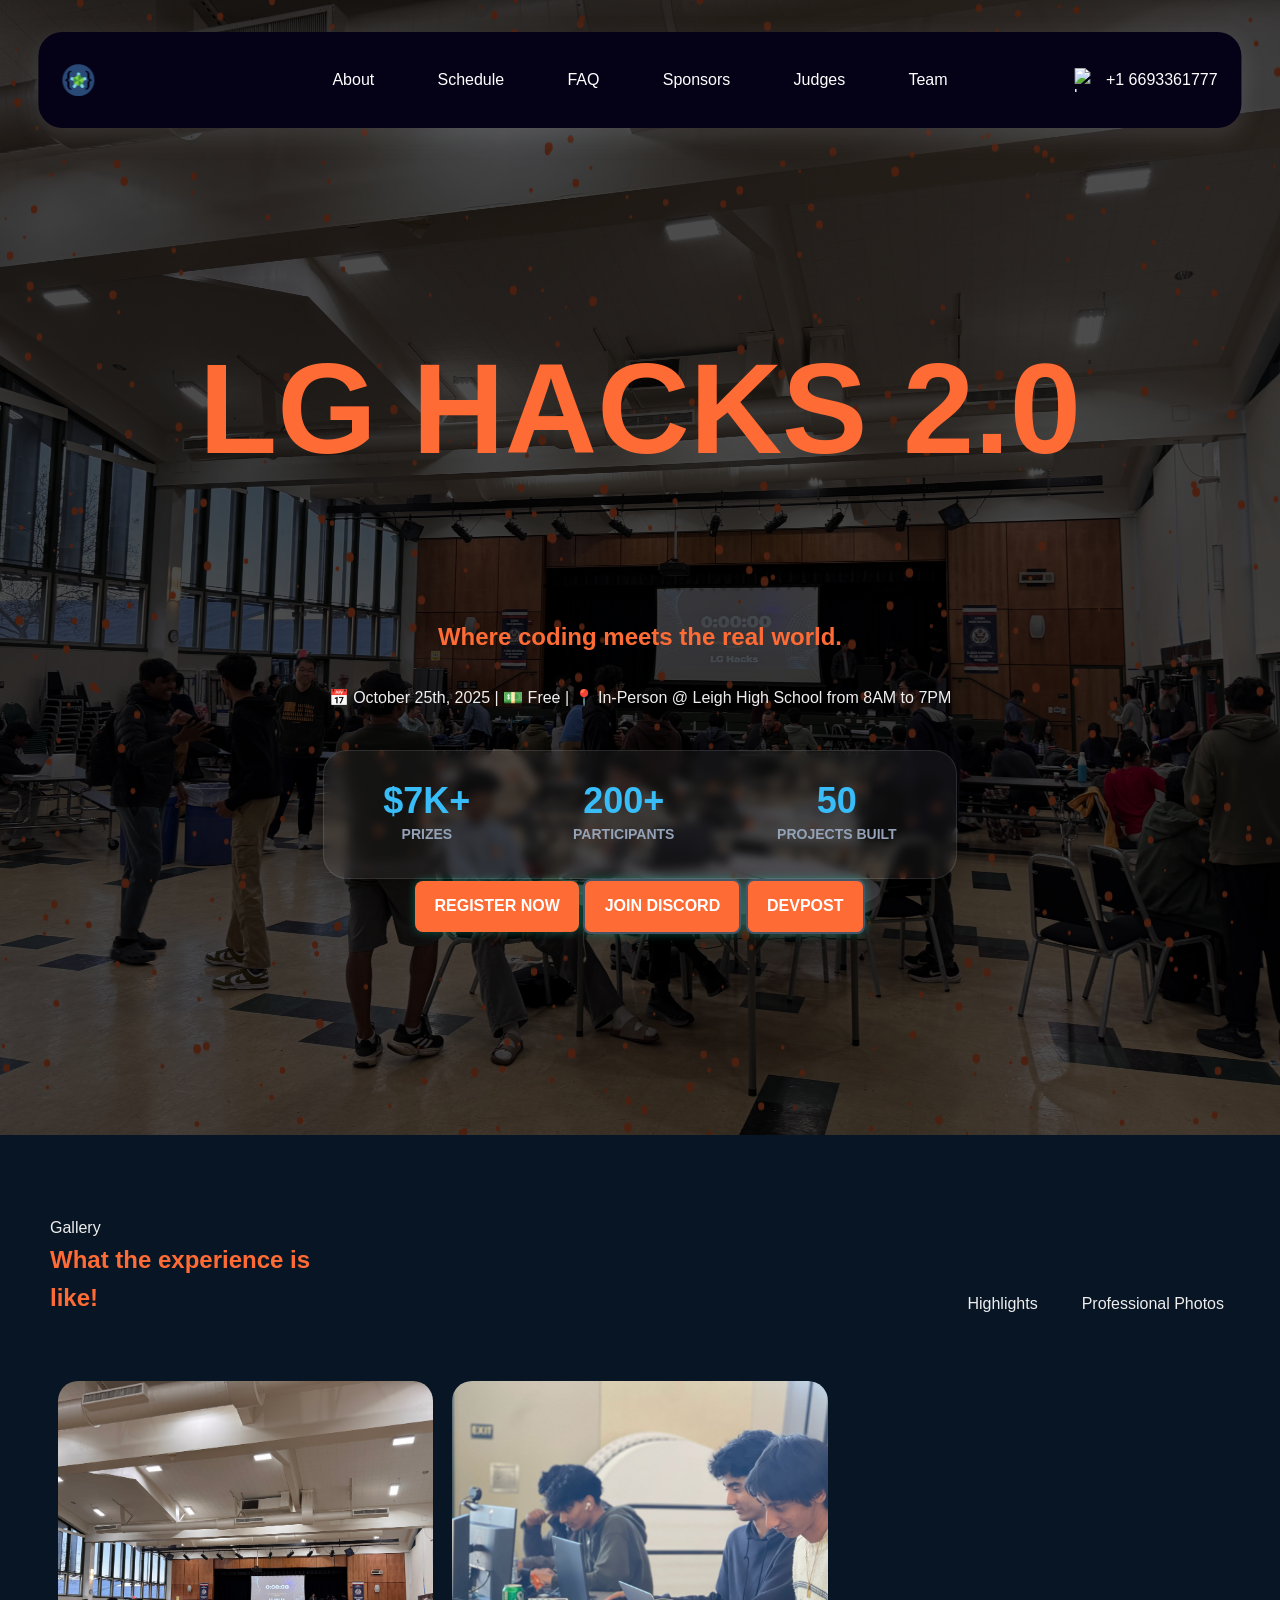
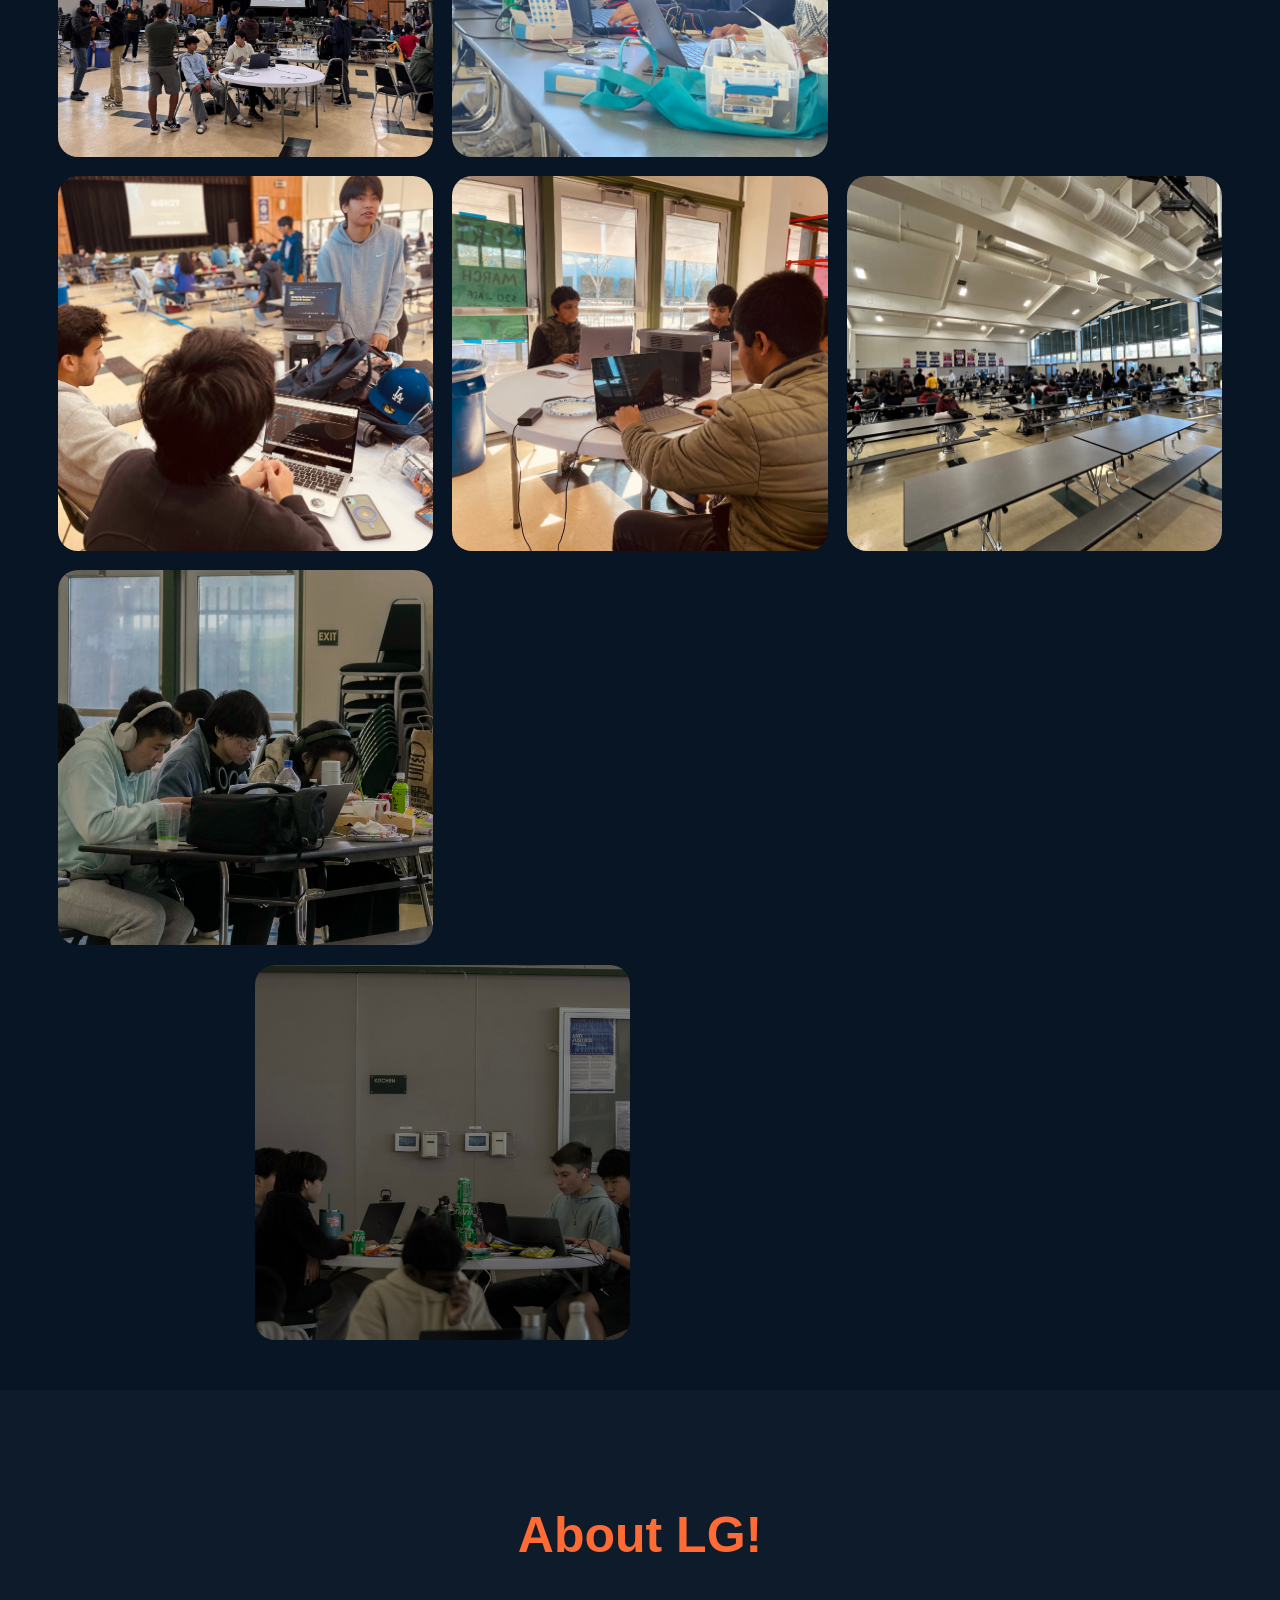
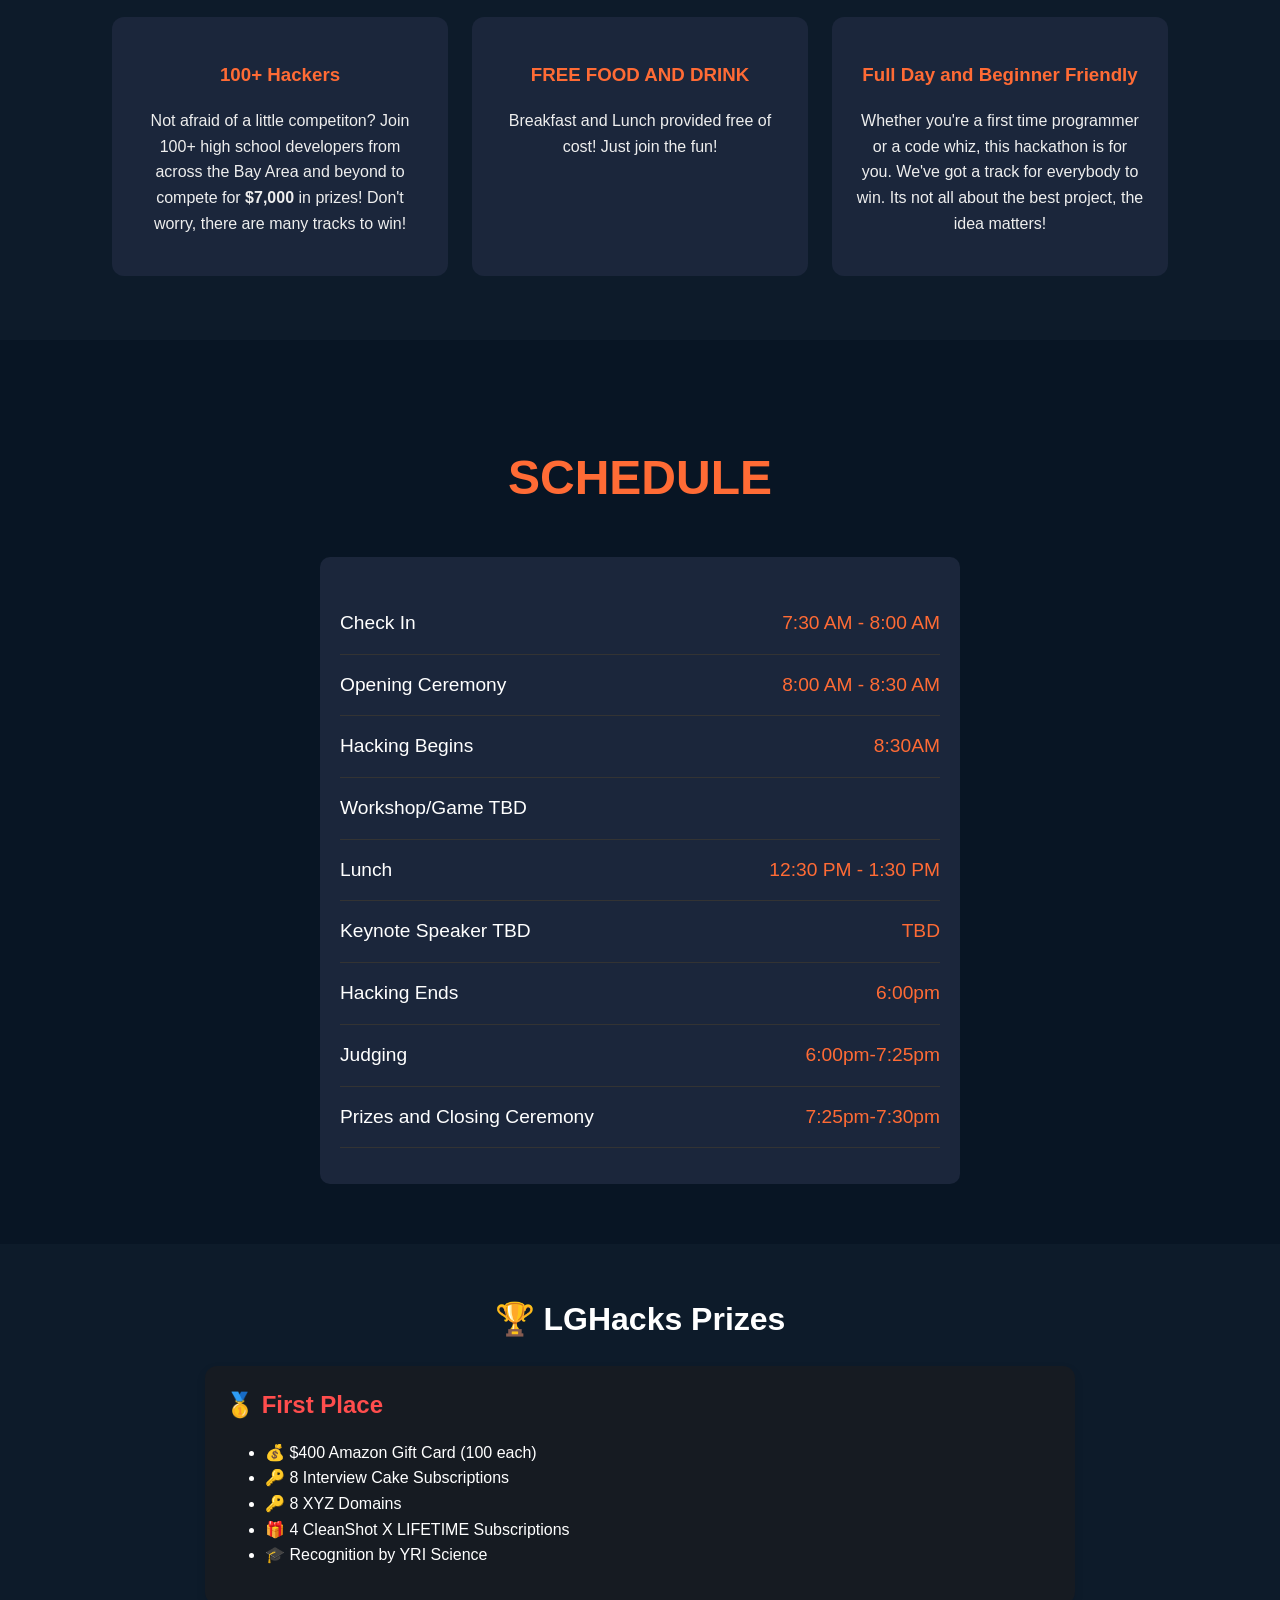
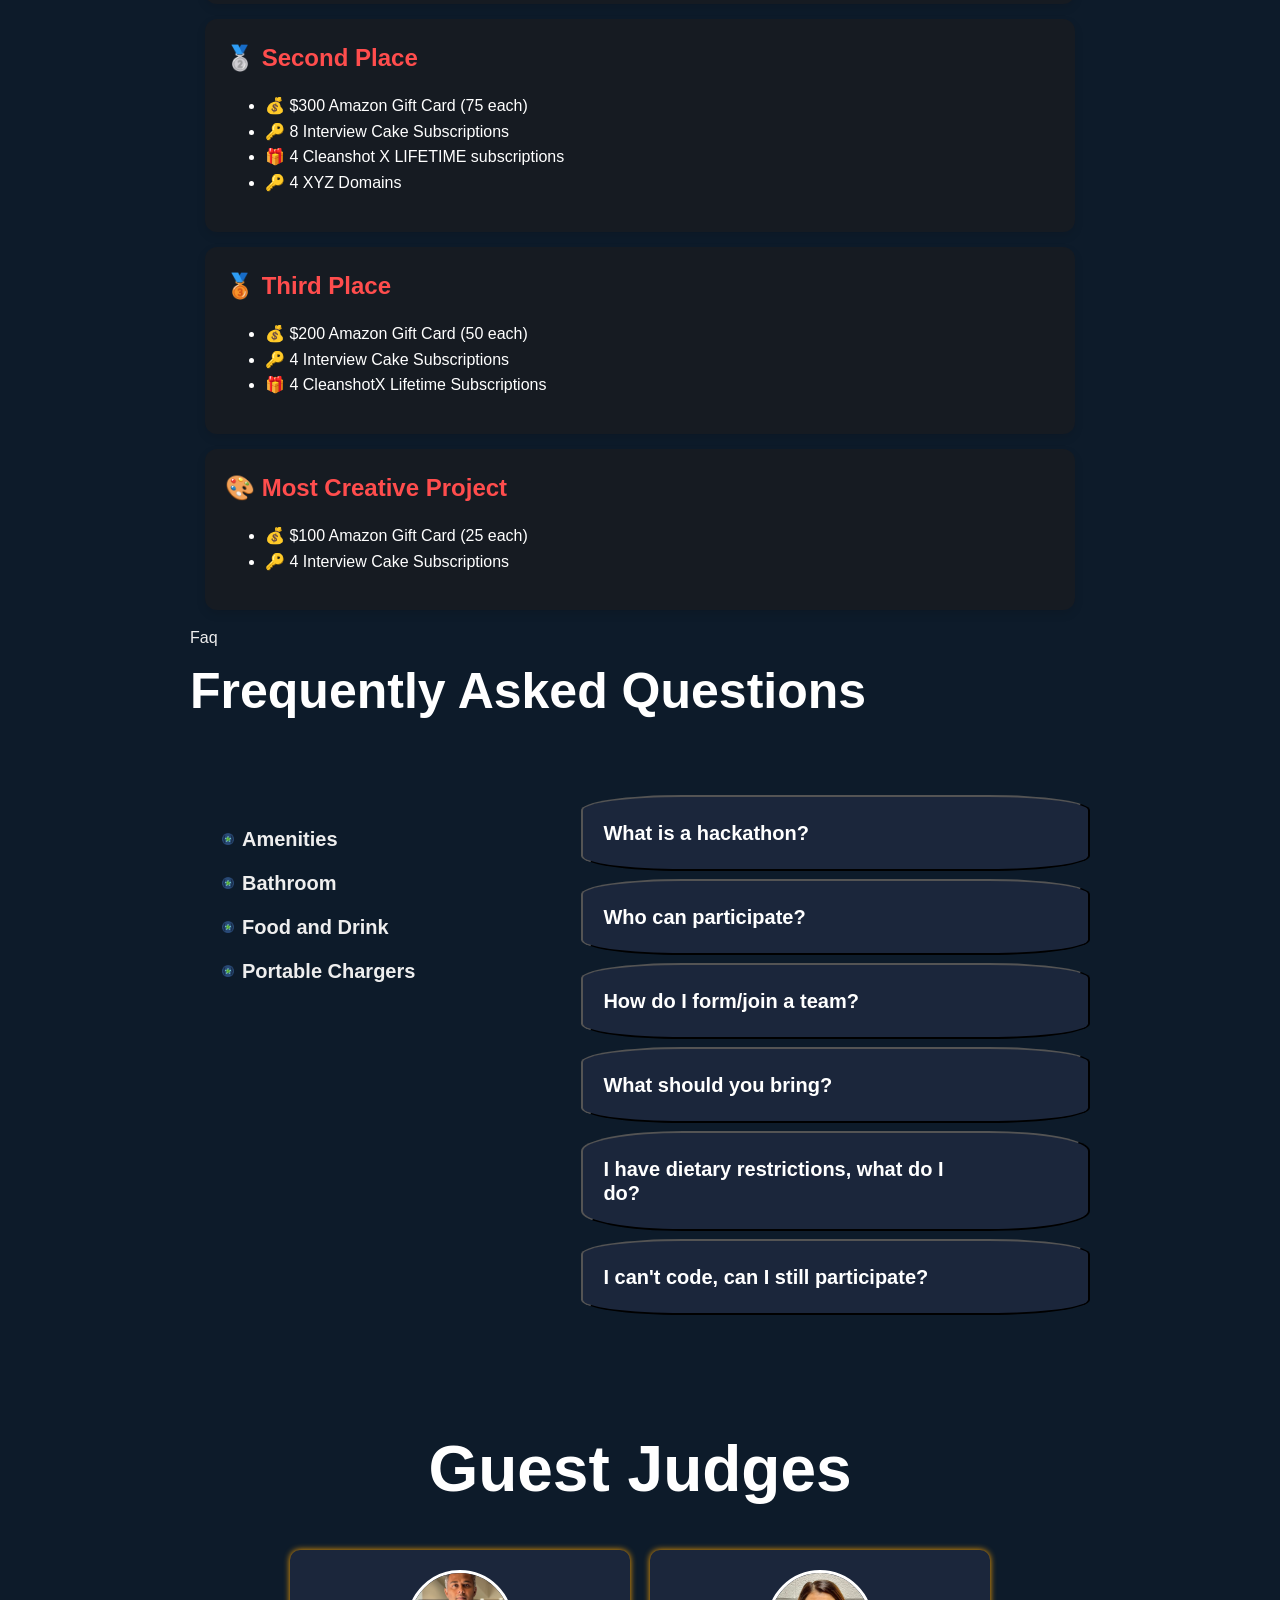
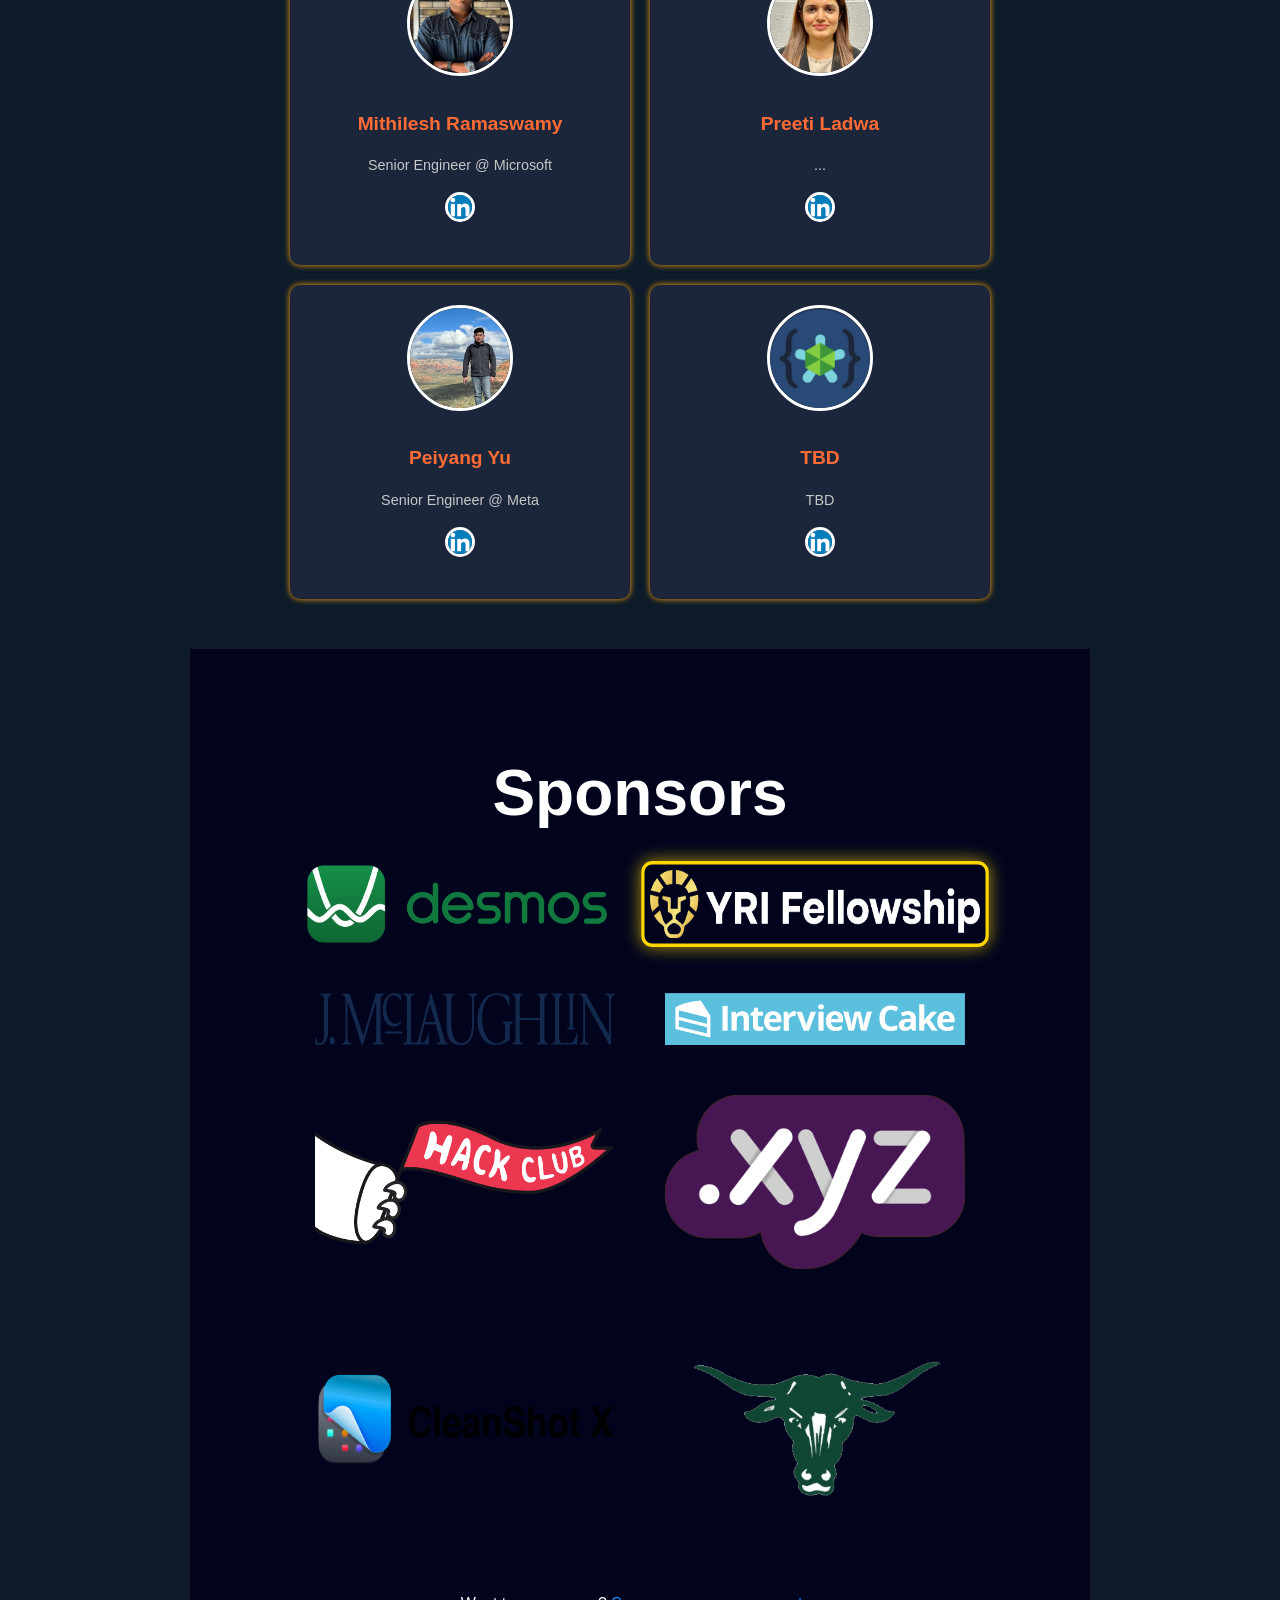
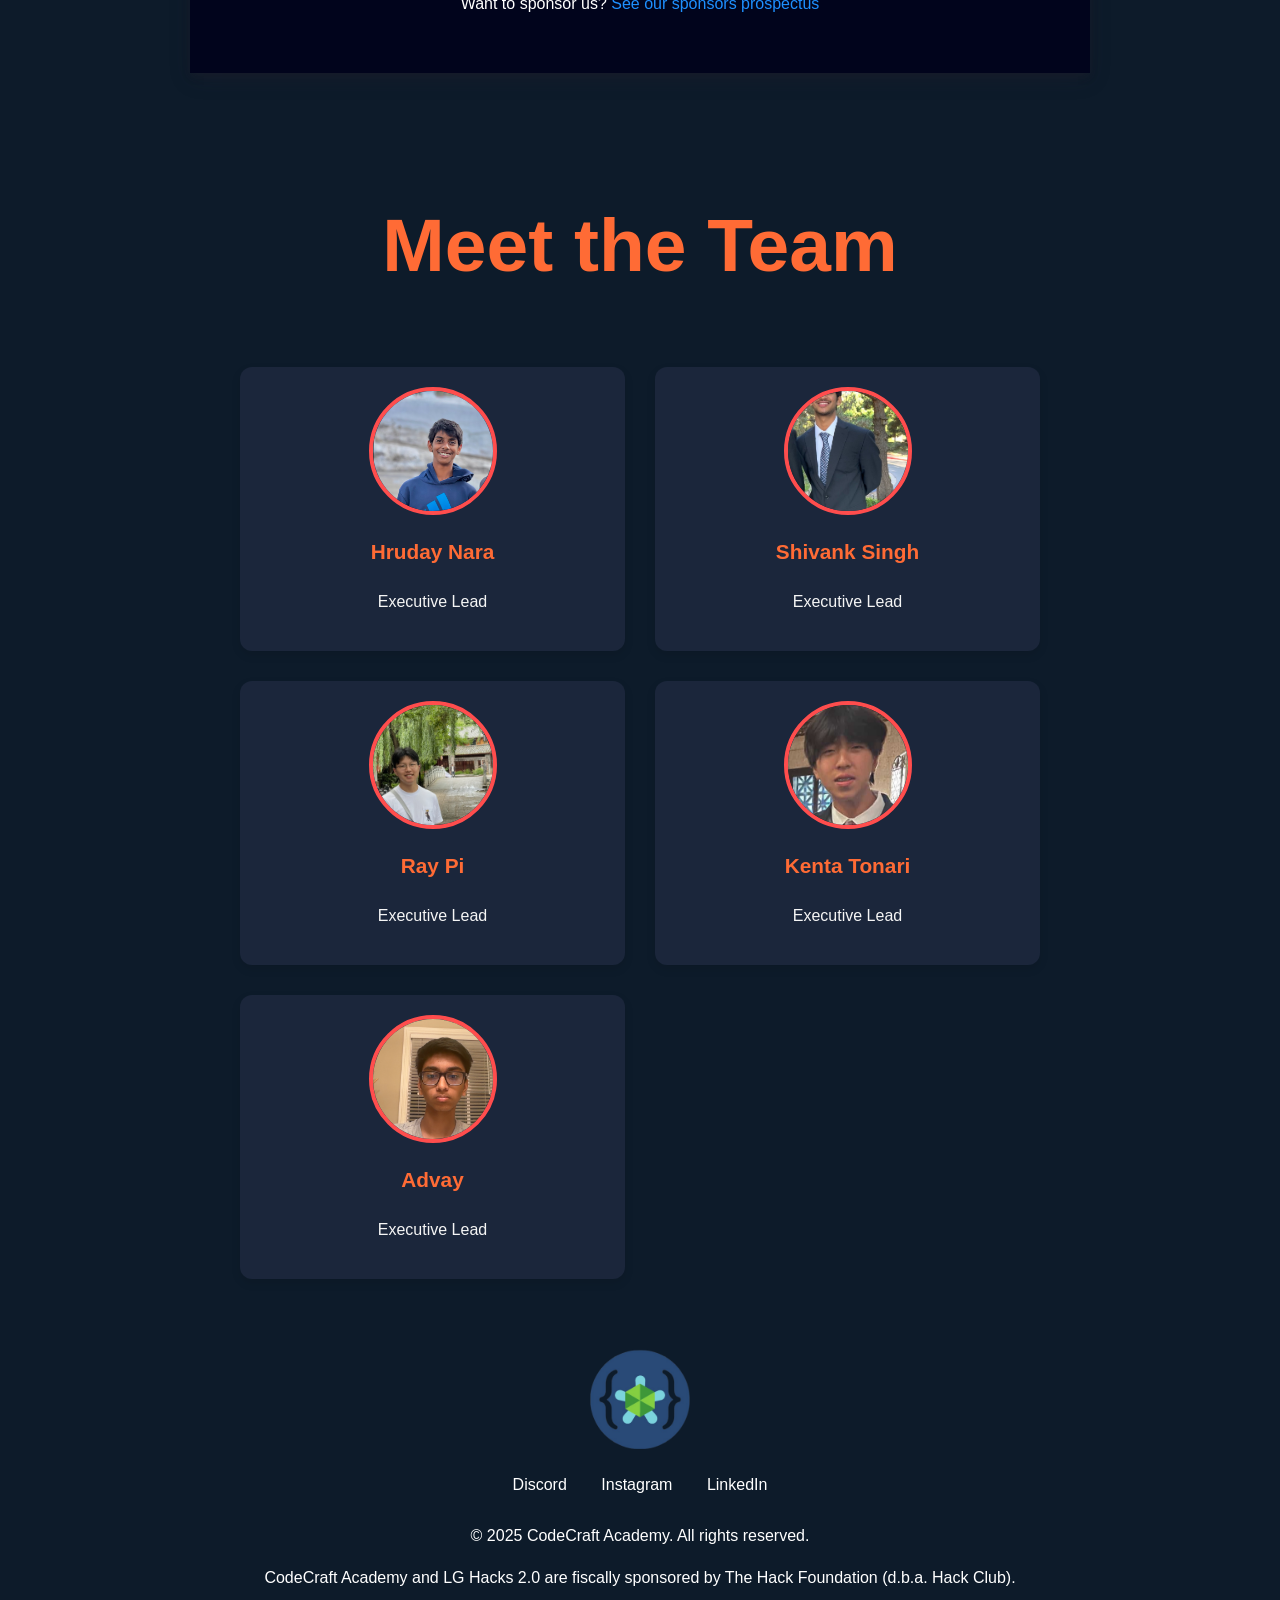
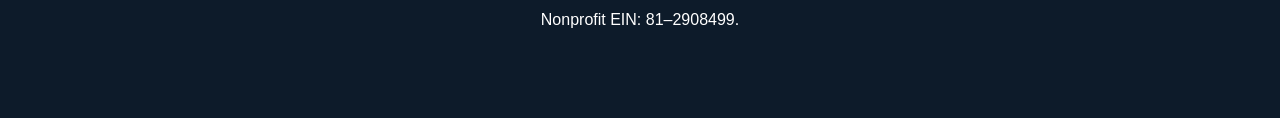
==== index.html @ 70972b59 "times are changing :(" ====
<!DOCTYPE html>
<html lang="en">
<head>
  <meta charset="UTF-8">
  <meta name="viewport" content="width=device-width, initial-scale=1.0">
  <title>LG Hacks 2</title>
  <link rel="stylesheet" href="style.css">
</head>

<!-- ============================================ -->
<!--                 Navigation                   -->
<!-- ============================================ -->


<body>

    <header id="cs-navigation">
    <div class="cs-container">
        <!--Nav Logo-->
        <!--Logo is turned white in the css with a filter on dark mode-->
        <a href="" class="cs-logo" aria-label="back to home">
            <img src="logo.png" alt="logo" width="29" height="29" aria-hidden="true" decoding="async">
        </a>
        <!--Navigation List-->
        <nav class="cs-nav" role="navigation">
            <!--Mobile Nav Toggle-->
            <button class="cs-toggle" aria-label="mobile menu toggle">
                <div class="cs-box" aria-hidden="true">
                    <span class="cs-line cs-line1" aria-hidden="true"></span>
                    <span class="cs-line cs-line2" aria-hidden="true"></span>
                    <span class="cs-line cs-line3" aria-hidden="true"></span>
                </div>
            </button>
            <!-- We need a wrapper div so we can set a fixed height on the cs-ul in case the nav list gets too long from too many dropdowns being opened and needs to have an overflow scroll. This wrapper acts as the background so it can go the full height of the screen and not cut off any overflowing nav items while the cs-ul stops short of the bottom of the screen, which keeps all nav items in view no matter how mnay there are-->
            <div class="cs-ul-wrapper">
                <ul id="cs-expanded" class="cs-ul" aria-expanded="false">
                    <li class="cs-li">
                        <a href="#about" class="cs-li-link cs-active">
                            About
                        </a>
                    </li>
                    <li class="cs-li">
                        <a href="#schedule" class="cs-li-link">
                            Schedule
                        </a>
                    </li>
                    <!--Copy and paste this cs-dropdown list item and replace any .cs-li with this cs-dropdown group to make a new dropdown and it will work-->
                    <li class="cs-li">
                        <a href="#faq-1720" class="cs-li-link">
                            FAQ
                        </a>
                    </li>
                    <li class="cs-li">
                        <a href="#sponsors" class="cs-li-link">
                            Sponsors
                        </a>
                    </li>
                    <li class="cs-li">
                        <a href="#guest-judges" class="cs-li-link">
                            Judges
                        </a>
                    </li>
                    <li class="cs-li">
                        <a href="#team" class="cs-li-link">
                            Team
                        </a>
                    </li>
                </ul>
            </div>
        </nav>
        <div class="cs-contact-group">
            <a href="tel:+16693361777" class="cs-phone">
                <img class="cs-phone-icon" src="https://csimg.nyc3.cdn.digitaloceanspaces.com/Icons/phone-1a.svg" alt="logo" width="24" height="24" aria-hidden="true" decoding="async">
                +1 6693361777
            </a>
            <div class="cs-social">

                <a href="https://discord.gg/HUbd4eHVpt" class="cs-social-link">
                    <img class="cs-social-icon" src="discord.svg" alt="logo" width="12" height="12" aria-hidden="true" decoding="async">
                </a>
                <a href="https://www.instagram.com/lghacks/" class="cs-social-link">
                    <img class="cs-social-icon" src="https://csimg.nyc3.cdn.digitaloceanspaces.com/Images/Icons/instagram1a.svg" alt="logo" width="12" height="12" aria-hidden="true" decoding="async">
                </a>
            </div>
        </div>
        <!--Dark Mode toggle, uncomment button code if you want to enable a dark mode toggle-->
        <!-- <button id="dark-mode-toggle" aria-label="dark mode toggle">
            <svg class="cs-moon" xmlns="http://www.w3.org/2000/svg" viewBox="0 0 480 480" style="enable-background:new 0 0 480 480" xml:space="preserve"><path d="M459.782 347.328c-4.288-5.28-11.488-7.232-17.824-4.96-17.76 6.368-37.024 9.632-57.312 9.632-97.056 0-176-78.976-176-176 0-58.4 28.832-112.768 77.12-145.472 5.472-3.712 8.096-10.4 6.624-16.832S285.638 2.4 279.078 1.44C271.59.352 264.134 0 256.646 0c-132.352 0-240 107.648-240 240s107.648 240 240 240c84 0 160.416-42.688 204.352-114.176 3.552-5.792 3.04-13.184-1.216-18.496z"/></svg>
            <img class="cs-sun" aria-hidden="true" src="https://csimg.nyc3.cdn.digitaloceanspaces.com/Icons%2Fsun.svg" decoding="async" alt="moon" width="15" height="15">
        </button> -->
    </div>
</header>
  <!-- Hero Section -->
  <section class="hero">
    <canvas id="hero-bg"></canvas>
    <div class="hero-content">
      <h1>LG HACKS 2.0</h1>

      <h2>Where coding meets the real world.</h2>
      <p>📅 October 25th, 2025   |   💵 Free   |   📍 In-Person @ Leigh High School from 8AM to 7PM</p>
      <!-- Stats Section -->
        <div class="stats-container">
            <div class="stat-item">
                <div class="stat-number">$7K+</div>
                <div class="stat-label">Prizes</div>
            </div>
            <div class="stat-item border-l border-r border-gray-700/50 md:border-none">
                <div class="stat-number">200+</div>
                <div class="stat-label">Participants</div>
            </div>
            <div class="stat-item">
                <div class="stat-number">50</div>
                <div class="stat-label">Projects Built</div>
            </div>
        </div>
        <!-- End Stats Section -->
      
        <!-- Button Group -->
        <div class="flex flex-col sm:flex-row space-y-3 sm:space-y-0 sm:space-x-4 mt-8 w-full max-w-xl px-4 sm:px-0">
            <!-- Primary Button: REGISTER NOW (Highlighted) -->
            <a href="https://tripetto.app/run/PYLYN3ZPE2" class="btn btn-primary">REGISTER NOW</a>
            
            <!-- Secondary Button: JOIN DISCORD -->
            <a href="https://discord.gg/kGDMaY3vSE" class="btn btn-secondary">JOIN DISCORD</a>
            
            <!-- Secondary Button: DEVPOST -->
            <a href="https://lg-hacks-2-0.devpost.com/" class="btn btn-secondary">DEVPOST</a>
        </div>
    </div>
  </section>

  <!-- ============================================ -->
<!--                   Gallery                    -->
<!-- ============================================ -->

<section id="gallery-404">
  
    <div class="cs-container">
        <div class="cs-content">
            <div class="cs-flex">
                <span class="cs-topper">Gallery</span>
                <h2 class="cs-title">What the experience is like!</h2>
            </div>
            <div class="cs-button-group">
                <button class="cs-button" data-filter="one">
                    Highlights
                </button>
                <button class="cs-button" data-filter="one">
                    Professional Photos
                </button>
            </div>
        </div>
        <div class="cs-gallery-wrapper">
            <!--Gallery 1-->
        <div class="cs-gallery" data-category="one">
            <!--Picture 1-->
            <picture class="cs-image">
                <source media="(max-width: 600px)" srcset="images/hack3.jpg">
                <source media="(min-width: 601px)" srcset="images/hack3.jpg">
                <img loading="lazy" decoding="async" src="images/hack3.jpg" alt="gallery" width="630" height="400">
            </picture>
            <!--Picture 2-->
            <picture class="cs-image">
                <source media="(max-width: 600px)" srcset="images/hack4.jpg">
                <source media="(min-width: 601px)" srcset="images/hack4.jpg">
                <img loading="lazy" decoding="async" src="images/hack4.jpg" alt="gallery" width="305" height="400">
            </picture>
            <!--Picture 3-->
            <picture class="cs-image">
                <source media="(max-width: 600px)" srcset="images/hack5.jpg">
                <source media="(min-width: 601px)" srcset="images/hack5.jpg">
                <img loading="lazy" decoding="async" src="images/hack5.jpg" alt="gallery" width="305" height="400">
            </picture>
            <!--Picture 4-->
            <picture class="cs-image">
                <source media="(max-width: 600px)" srcset="images/hack6.jpg">
                <source media="(min-width: 601px)" srcset="images/hack6.jpg">
                <img loading="lazy" decoding="async" src="images/hack6.jpg" alt="gallery" width="305" height="400">
            </picture>
            <!--Picture 5-->
            <picture class="cs-image">
                <source media="(max-width: 600px)" srcset="images/hack7.jpg">
                <source media="(min-width: 601px)" srcset="images/hack7.jpg">
                <img loading="lazy" decoding="async" src="images/hack7.jpg" alt="gallery" width="305" height="400">
            </picture>
            <!--Picture 6-->
            <picture class="cs-image">
                <source media="(max-width: 600px)" srcset="images/hack9.jpg">
                <source media="(min-width: 601px)" srcset="images/hack9.jpg">
                <img loading="lazy" decoding="async" src="images/hack9.jpg" alt="gallery" width="630" height="400">
            </picture>
            <picture class="cs-image">
                <source media="(max-width: 600px)" srcset="images/DSC09730.jpg">
                <source media="(min-width: 601px)" srcset="images/DSC09730.jpg">
                <img loading="lazy" decoding="async" src="images/DSC09730.jpg" alt="gallery" width="305" height="400">
            </picture>
            <picture class="cs-image">
                <source media="(max-width: 600px)" srcset="images/DSC09734.jpg">
                <source media="(min-width: 601px)" srcset="images/DSC09734.jpg">
                <img loading="lazy" decoding="async" src="images/DSC09734.jpg" alt="gallery" width="630" height="400">
            </picture>
            <picture class="cs-image">
                <source media="(max-width: 600px)" srcset="images/DSC09738.jpg">
                <source media="(min-width: 601px)" srcset="images/DSC09738.jpg">
                <img loading="lazy" decoding="async" src="images/DSC09738.jpg" alt="gallery" width="305" height="400">
            </picture>
            <picture class="cs-image">
                <source media="(max-width: 600px)" srcset="images/DSC09782.jpg">
                <source media="(min-width: 601px)" srcset="images/DSC09782.jpg">
                <img loading="lazy" decoding="async" src="images/DSC09782.jpg" alt="gallery" width="630" height="400">
            </picture>
            <picture class="cs-image">
                <source media="(max-width: 600px)" srcset="images/DSC09803.jpg">
                <source media="(min-width: 601px)" srcset="images/DSC09803.jpg">
                <img loading="lazy" decoding="async" src="images/DSC09803.jpg" alt="gallery" width="305" height="400">
            </picture>
        </div>
        <!--Gallery 2-->
        <div class="cs-gallery cs-hidden" data-category="two">
            <!--Picture 4-->
            <picture class="cs-image">
                <source media="(max-width: 600px)" srcset="https://csimg.nyc3.digitaloceanspaces.com/Gallery/gallery4.jpg">
                <source media="(min-width: 601px)" srcset="https://csimg.nyc3.digitaloceanspaces.com/Gallery/gallery4.jpg">
                <img loading="lazy" decoding="async" src="https://csimg.nyc3.digitaloceanspaces.com/Gallery/gallery4.jpg" alt="gallery" width="305" height="400">
            </picture>
            <!--Picture 2-->
            <picture class="cs-image">
                <source media="(max-width: 600px)" srcset="https://csimg.nyc3.digitaloceanspaces.com/Gallery/gallery5.jpg">
                <source media="(min-width: 601px)" srcset="https://csimg.nyc3.digitaloceanspaces.com/Gallery/gallery5.jpg">
                <img loading="lazy" decoding="async" src="https://csimg.nyc3.digitaloceanspaces.com/Gallery/gallery5.jpg" alt="gallery" width="305" height="400">
            </picture>
            <!--Picture 3-->
            <picture class="cs-image">
                <source media="(max-width: 600px)" srcset="https://csimg.nyc3.digitaloceanspaces.com/Gallery/gallery6.jpg">
                <source media="(min-width: 601px)" srcset="https://csimg.nyc3.digitaloceanspaces.com/Gallery/gallery6.jpg">
                <img loading="lazy" decoding="async" src="https://csimg.nyc3.digitaloceanspaces.com/Gallery/gallery6.jpg" alt="gallery" width="630" height="400">
            </picture>
            <!--Picture 4-->
            <picture class="cs-image">
                <source media="(max-width: 600px)" srcset="https://csimg.nyc3.digitaloceanspaces.com/Gallery/gallery1.jpg">
                <source media="(min-width: 601px)" srcset="https://csimg.nyc3.digitaloceanspaces.com/Gallery/gallery1.jpg">
                <img loading="lazy" decoding="async" src="https://csimg.nyc3.digitaloceanspaces.com/Gallery/gallery1.jpg" alt="gallery" width="630" height="400">
            </picture>
            <!--Picture 5-->
            <picture class="cs-image">
                <source media="(max-width: 600px)" srcset="https://csimg.nyc3.digitaloceanspaces.com/Gallery/gallery2.jpg">
                <source media="(min-width: 601px)" srcset="https://csimg.nyc3.digitaloceanspaces.com/Gallery/gallery2.jpg">
                <img loading="lazy" decoding="async" src="https://csimg.nyc3.digitaloceanspaces.com/Gallery/gallery2.jpg" alt="gallery" width="305" height="400">
            </picture>
            <!--Picture 6-->
            <picture class="cs-image">
                <source media="(max-width: 600px)" srcset="https://csimg.nyc3.digitaloceanspaces.com/Gallery/gallery3.jpg">
                <source media="(min-width: 601px)" srcset="https://csimg.nyc3.digitaloceanspaces.com/Gallery/gallery3.jpg">
                <img loading="lazy" decoding="async" src="https://csimg.nyc3.digitaloceanspaces.com/Gallery/gallery3.jpg" alt="gallery" width="305" height="400">
            </picture>
        </div>
        </div>
    </div>
</section>
  

  <!-- About Section -->
  <section id="about" class="about">
    <h2>About LG!</h2>
    <div class="about-grid">
      <div class="card">
        <h3>100+ Hackers</h3>
        <p>Not afraid of a little competiton? Join 100+ high school developers from across the Bay Area and beyond to compete for <strong>$7,000</strong> in prizes! Don't worry, there are many tracks to win!</p>
      </div>
      <div class="card">
        <h3>FREE FOOD AND DRINK</h3>
        <p>Breakfast and Lunch provided free of cost! Just join the fun!</p>
      </div>
      <div class="card">
        <h3>Full Day and Beginner Friendly</h3>
        <p>Whether you're a first time programmer or a code whiz, this hackathon is for you. We've got a track for everybody to win. Its not all about the best project, the idea matters!</p>
      </div>
    </div>
  </section>

    <section id="schedule" class="schedule-section">
        <h2>SCHEDULE</h2>
        <div class="schedule-table">
            <ul>
                <li><span>Check In</span><span>7:30 AM - 8:00 AM</span></li>
                <li><span>Opening Ceremony</span><span>8:00 AM - 8:30 AM</span></li>
                <li><span>Hacking Begins</span><span>8:30AM</span></li>
                <li><span>Workshop/Game TBD</span><span></span></li>
                <li><span>Lunch</span><span>12:30 PM - 1:30 PM</span></li>
                <li><span>Keynote Speaker TBD</span><span>TBD</span></li>
                <li><span>Hacking Ends</span><span>6:00pm</span></li>
                <li><span>Judging</span><span>6:00pm-7:25pm</span></li>
                <li><span>Prizes and Closing Ceremony</span><span>7:25pm-7:30pm</span></li>
            </ul>
        </div>
    </section>
    
    <div class="prizes-container">
        <h2>🏆 LGHacks Prizes</h2>

        <div class="prize-card">
            <div class="prize-title">🥇 First Place</div>
            <ul class="prize-details">
                <li>💰 $400 Amazon Gift Card (100 each) </li>
                <li>🔑 8 Interview Cake Subscriptions</li>
                <li>🔑 8 XYZ Domains</li>
                <li>🎁 4 CleanShot X LIFETIME Subscriptions</li>
                <li>🎓 Recognition by YRI Science</li>
            </ul>
        </div>

        <div class="prize-card">
            <div class="prize-title">🥈 Second Place</div>
            <ul class="prize-details">
                <li>💰 $300 Amazon Gift Card (75 each) </li>
                <li>🔑 8 Interview Cake Subscriptions</li>
                <li>🎁 4 Cleanshot X LIFETIME subscriptions </li>
                <li>🔑 4 XYZ Domains </li>
            </ul>
        </div>

        <div class="prize-card">
            <div class="prize-title">🥉 Third Place</div>
            <ul class="prize-details">
                <li>💰 $200 Amazon Gift Card (50 each) </li>
                <li>🔑 4 Interview Cake Subscriptions </li>
                <li>🎁 4 CleanshotX Lifetime Subscriptions </li>
            </ul>
        </div>

        <div class="prize-card">
            <div class="prize-title">🎨 Most Creative Project</div>
            <ul class="prize-details">
                <li>💰 $100 Amazon Gift Card (25 each) </li>
                <li>🔑 4 Interview Cake Subscriptions </li>
            </ul>
        </div>




  <!-- ============================================ -->
<!--                    FAQ                       -->
<!-- ============================================ -->

<section id="faq-1720">
    <div class="cs-container">
        <div class="cs-content">
            <span class="cs-topper">Faq</span>
            <h2 class="cs-title">Frequently Asked Questions</h2>
        </div>
        <div class="cs-flex-group">
            <div class="cs-button-group">
                <!--If you need to add another button, make sure to copy and paste from one of the buttons here and increment the data-filter value, so the next one would be data-filter="four", and so on-->
                <div class="cs-flex">
                    <button class="cs-option" data-filter="one">
                        <img class="cs-icon" src="logo.png" alt="plus graphic" width="12" height="12" decoding="async" aria-hidden="true">
                        Amenities
                    </button>
                    <button class="cs-option" data-filter="one">
                        <img class="cs-icon" src="logo.png" alt="plus graphic" width="12" height="12" decoding="async" aria-hidden="true">
                        Bathroom
                    </button>
                    <button class="cs-option" data-filter="one">
                        <img class="cs-icon" src="logo.png" alt="plus graphic" width="12" height="12" decoding="async" aria-hidden="true">
                        Food and Drink
                    </button>
                    <button class="cs-option" data-filter="one">
                        <img class="cs-icon" src="logo.png" alt="plus graphic" width="12" height="12" decoding="async" aria-hidden="true">
                        Portable Chargers
                    </button>
                </div>

            </div>
            <!--We need this wrapper so the absolutely positioned FAQ lists can be positioned to the top of it to so the animations don't amke it overlap the buttons group above it. We needed a wrapper div around it for the faq lists to be relatively positioned to in order to get the effect we wanted-->
            <div class="cs-wrapper">
                <!--If you add more FAQ's, copy and paste of of the .cs-faq-grop lists and increment the data-category to the next number. We have three right now, if you added a fourth you'd change it to data-category="four" to correspond to the new button you created in the .cs-button-group. The filter and category data attributes need to match so they can work together-->
                <ul class="cs-faq-group" data-category="one">
                    <!-- Active class added as default -->
                    <li class="cs-faq-item">
                        <button type="button" class="cs-button">
                            <span class="cs-button-text">
                                What is a hackathon?
                            </span>
                        </button>
                        <p class="cs-item-p">
                            A hackathon is a coding event where teams collaborate to <br> build a project in a short time frame.
                        </p>
                    </li>
                    <li class="cs-faq-item">
                        <button type="button" class="cs-button">
                            <span class="cs-button-text">
                               Who can participate?
                            </span>
                        </button>
                        <p class="cs-item-p">
                            Any high schooler can participate at the event; graduates not allowed. 
                        </p>
                    </li>
                    <li class="cs-faq-item">
                        <button type="button" class="cs-button">
                            <span class="cs-button-text">
                                How do I form/join a team?
                            </span>
                        </button>
                        <p class="cs-item-p">
  <!-- DONE -->                  You can form teams of 4; unclaimed competetors can <br> participate in a team-mixer before the event <br> to find a team. <br> You can also participate solo!
                        </p>
                    </li>
                    <li class="cs-faq-item">
                        <button type="button" class="cs-button">
                            <span class="cs-button-text">
                                What should you bring?
                            </span>
                        </button>
                        <p class="cs-item-p">
                            Bring a student ID, a laptop, and <b>charger</b>!; Snacks, breakfast, <br> and lunch will be provided!
                        </p>
                    </li>
                    <li class="cs-faq-item">
                        <button type="button" class="cs-button">
                            <span class="cs-button-text">
                                I have dietary restrictions, what do I do?
                            </span>
                        </button>
                        <p class="cs-item-p">
                           When signing up, specify your restrictions in the form so we <br> can accommodate for them!
                        </p>
                    </li>
                    <li class="cs-faq-item">
                        <button type="button" class="cs-button">
                            <span class="cs-button-text">
                                I can't code, can I still participate?
                        </button>
                        <p class="cs-item-p">
                            Yes! We have had many participants enter without much coding <br> knowledge and make projects!
                        </p>
                    </li>
                   
                </ul>
                <ul class="cs-faq-group cs-hidden" data-category="three">
                    <!-- Active class added as default -->
                    <li class="cs-faq-item">
                        <button class="cs-button">
                            <span class="cs-button-text">
                                How can I reduce my tax liability as a self-employed individual?
                            </span>
                        </button>
                        <p class="cs-item-p">
                            In the U.S., the terms lawyer and attorney are often used interchangeably. A lawyer provides legal services such as giving legal advice, writing legal documents and providing policy counsel to governments. An attorney, on top of these things also holds a state or regional license to represent clients in a law court.
                        </p>
                    </li>
                    <li class="cs-faq-item">
                        <button class="cs-button">
                            <span class="cs-button-text">
                                What is the best way to start investing?
                            </span>
                        </button>
                        <p class="cs-item-p">
                            In the U.S., the terms lawyer and attorney are often used interchangeably. A lawyer provides legal services such as giving legal advice, writing legal documents and providing policy counsel to governments. An attorney, on top of these things also holds a state or regional license to represent clients in a law court.
                        </p>
                    </li>
                    <li class="cs-faq-item">
                        <button class="cs-button">
                            <span class="cs-button-text">
                                What are the tax implications of investing in the stock market?
                            </span>
                        </button>
                        <p class="cs-item-p">
                            Lorem ipsum dolor sit amet, consectetur adipiscing elit. Sit convallis nunc neque, bibendum pulvinar vitae commodo velit. Proin diam tortor sed malesuada nunc, habitant. Dignissim ipsum porta enim, magna urna, quam. 
                        </p>
                    </li>
                    <li class="cs-faq-item">
                        <button class="cs-button">
                            <span class="cs-button-text">
                                How can I improve my credit score?
                            </span>
                        </button>
                        <p class="cs-item-p">
                            Lorem ipsum dolor sit amet, consectetur adipiscing elit. Sit convallis nunc neque, bibendum pulvinar vitae commodo velit. Proin diam tortor sed malesuada nunc, habitant. Dignissim ipsum porta enim, magna urna, quam. 
                        </p>
                    </li>
                    <li class="cs-faq-item">
                        <button class="cs-button">
                            <span class="cs-button-text">
                                What is the difference between a traditional IRA and a Roth IRA?
                            </span>
                        </button>
                        <p class="cs-item-p">
                            Lorem ipsum dolor sit amet, consectetur adipiscing elit. Sit convallis nunc neque, bibendum pulvinar vitae commodo velit. Proin diam tortor sed malesuada nunc, habitant. Dignissim ipsum porta enim, magna urna, quam. 
                        </p>
                    </li>
                    <li class="cs-faq-item">
                        <button class="cs-button">
                            <span class="cs-button-text">
                                How can I reduce my tax liability as a self-employed individual?
                            </span>
                        </button>
                        <p class="cs-item-p">
                            Lorem ipsum dolor sit amet, consectetur adipiscing elit. Sit convallis nunc neque, bibendum pulvinar vitae commodo velit. Proin diam tortor sed malesuada nunc, habitant. Dignissim ipsum porta enim, magna urna, quam. 
                        </p>
                    </li>
                    <li class="cs-faq-item">
                        <button class="cs-button">
                            <span class="cs-button-text">
                                How can I reduce my tax liability as a self-employed individual?
                            </span>
                        </button>
                        <p class="cs-item-p">
                            Lorem ipsum dolor sit amet, consectetur adipiscing elit. Sit convallis nunc neque, bibendum pulvinar vitae commodo velit. Proin diam tortor sed malesuada nunc, habitant. Dignissim ipsum porta enim, magna urna, quam. 
                        </p>
                    </li>
                    <li class="cs-faq-item">
                        <button class="cs-button">
                            <span class="cs-button-text">
                                How can I reduce my tax liability as a self-employed individual?
                            </span>
                        </button>
                        <p class="cs-item-p">
                            Lorem ipsum dolor sit amet, consectetur adipiscing elit. Sit convallis nunc neque, bibendum pulvinar vitae commodo velit. Proin diam tortor sed malesuada nunc, habitant. Dignissim ipsum porta enim, magna urna, quam. 
                        </p>
                    </li>
                    <li class="cs-faq-item">
                        <button class="cs-button">
                            <span class="cs-button-text">
                                How can I reduce my tax liability as a self-employed individual?
                            </span>
                        </button>
                        <p class="cs-item-p">
                            Lorem ipsum dolor sit amet, consectetur adipiscing elit. Sit convallis nunc neque, bibendum pulvinar vitae commodo velit. Proin diam tortor sed malesuada nunc, habitant. Dignissim ipsum porta enim, magna urna, quam. 
                        </p>
                    </li>
                </ul>
                <ul class="cs-faq-group cs-hidden" data-category="four">
                    <!-- Active class added as default -->
                    <li class="cs-faq-item">
                        <button class="cs-button">
                            <span class="cs-button-text">
                                How can I reduce my tax liability as a self-employed individual?
                            </span>
                        </button>
                        <p class="cs-item-p">
                            In the U.S., the terms lawyer and attorney are often used interchangeably. A lawyer provides legal services such as giving legal advice, writing legal documents and providing policy counsel to governments. An attorney, on top of these things also holds a state or regional license to represent clients in a law court.
                        </p>
                    </li>
                    <li class="cs-faq-item">
                        <button class="cs-button">
                            <span class="cs-button-text">
                                What is the best way to start investing?
                            </span>
                        </button>
                        <p class="cs-item-p">
                            In the U.S., the terms lawyer and attorney are often used interchangeably. A lawyer provides legal services such as giving legal advice, writing legal documents and providing policy counsel to governments. An attorney, on top of these things also holds a state or regional license to represent clients in a law court.
                        </p>
                    </li>
                    <li class="cs-faq-item">
                        <button class="cs-button">
                            <span class="cs-button-text">
                                What are the tax implications of investing in the stock market?
                            </span>
                        </button>
                        <p class="cs-item-p">
                            Lorem ipsum dolor sit amet, consectetur adipiscing elit. Sit convallis nunc neque, bibendum pulvinar vitae commodo velit. Proin diam tortor sed malesuada nunc, habitant. Dignissim ipsum porta enim, magna urna, quam. 
                        </p>
                    </li>
                    <li class="cs-faq-item">
                        <button class="cs-button">
                            <span class="cs-button-text">
                                How can I improve my credit score?
                            </span>
                        </button>
                        <p class="cs-item-p">
                            Lorem ipsum dolor sit amet, consectetur adipiscing elit. Sit convallis nunc neque, bibendum pulvinar vitae commodo velit. Proin diam tortor sed malesuada nunc, habitant. Dignissim ipsum porta enim, magna urna, quam. 
                        </p>
                    </li>
                    <li class="cs-faq-item">
                        <button class="cs-button">
                            <span class="cs-button-text">
                                What is the difference between a traditional IRA and a Roth IRA?
                            </span>
                        </button>
                        <p class="cs-item-p">
                            Lorem ipsum dolor sit amet, consectetur adipiscing elit. Sit convallis nunc neque, bibendum pulvinar vitae commodo velit. Proin diam tortor sed malesuada nunc, habitant. Dignissim ipsum porta enim, magna urna, quam. 
                        </p>
                    </li>
                    <li class="cs-faq-item">
                        <button class="cs-button">
                            <span class="cs-button-text">
                                How can I reduce my tax liability as a self-employed individual?
                            </span>
                        </button>
                        <p class="cs-item-p">
                            Lorem ipsum dolor sit amet, consectetur adipiscing elit. Sit convallis nunc neque, bibendum pulvinar vitae commodo velit. Proin diam tortor sed malesuada nunc, habitant. Dignissim ipsum porta enim, magna urna, quam. 
                        </p>
                    </li>
                    <li class="cs-faq-item">
                        <button class="cs-button">
                            <span class="cs-button-text">
                                How can I reduce my tax liability as a self-employed individual?
                            </span>
                        </button>
                        <p class="cs-item-p">
                            Lorem ipsum dolor sit amet, consectetur adipiscing elit. Sit convallis nunc neque, bibendum pulvinar vitae commodo velit. Proin diam tortor sed malesuada nunc, habitant. Dignissim ipsum porta enim, magna urna, quam. 
                        </p>
                    </li>
                    <li class="cs-faq-item">
                        <button class="cs-button">
                            <span class="cs-button-text">
                                How can I reduce my tax liability as a self-employed individual?
                            </span>
                        </button>
                        <p class="cs-item-p">
                            Lorem ipsum dolor sit amet, consectetur adipiscing elit. Sit convallis nunc neque, bibendum pulvinar vitae commodo velit. Proin diam tortor sed malesuada nunc, habitant. Dignissim ipsum porta enim, magna urna, quam. 
                        </p>
                    </li>
                    <li class="cs-faq-item">
                        <button class="cs-button">
                            <span class="cs-button-text">
                                How can I reduce my tax liability as a self-employed individual?
                            </span>
                        </button>
                        <p class="cs-item-p">
                            Lorem ipsum dolor sit amet, consectetur adipiscing elit. Sit convallis nunc neque, bibendum pulvinar vitae commodo velit. Proin diam tortor sed malesuada nunc, habitant. Dignissim ipsum porta enim, magna urna, quam. 
                        </p>
                    </li>
                </ul>
                <ul class="cs-faq-group cs-hidden" data-category="five">
                    <!-- Active class added as default -->
                    <li class="cs-faq-item">
                        <button class="cs-button">
                            <span class="cs-button-text">
                                How can I reduce my tax liability as a self-employed individual?
                            </span>
                        </button>
                        <p class="cs-item-p">
                            In the U.S., the terms lawyer and attorney are often used interchangeably. A lawyer provides legal services such as giving legal advice, writing legal documents and providing policy counsel to governments. An attorney, on top of these things also holds a state or regional license to represent clients in a law court.
                        </p>
                    </li>
                    <li class="cs-faq-item">
                        <button class="cs-button">
                            <span class="cs-button-text">
                                What is the best way to start investing?
                            </span>
                        </button>
                        <p class="cs-item-p">
                            In the U.S., the terms lawyer and attorney are often used interchangeably. A lawyer provides legal services such as giving legal advice, writing legal documents and providing policy counsel to governments. An attorney, on top of these things also holds a state or regional license to represent clients in a law court.
                        </p>
                    </li>
                    <li class="cs-faq-item">
                        <button class="cs-button">
                            <span class="cs-button-text">
                                What are the tax implications of investing in the stock market?
                            </span>
                        </button>
                        <p class="cs-item-p">
                            Lorem ipsum dolor sit amet, consectetur adipiscing elit. Sit convallis nunc neque, bibendum pulvinar vitae commodo velit. Proin diam tortor sed malesuada nunc, habitant. Dignissim ipsum porta enim, magna urna, quam. 
                        </p>
                    </li>
                    <li class="cs-faq-item">
                        <button class="cs-button">
                            <span class="cs-button-text">
                                How can I improve my credit score?
                            </span>
                        </button>
                        <p class="cs-item-p">
                            Lorem ipsum dolor sit amet, consectetur adipiscing elit. Sit convallis nunc neque, bibendum pulvinar vitae commodo velit. Proin diam tortor sed malesuada nunc, habitant. Dignissim ipsum porta enim, magna urna, quam. 
                        </p>
                    </li>
                    <li class="cs-faq-item">
                        <button class="cs-button">
                            <span class="cs-button-text">
                                What is the difference between a traditional IRA and a Roth IRA?
                            </span>
                        </button>
                        <p class="cs-item-p">
                            Lorem ipsum dolor sit amet, consectetur adipiscing elit. Sit convallis nunc neque, bibendum pulvinar vitae commodo velit. Proin diam tortor sed malesuada nunc, habitant. Dignissim ipsum porta enim, magna urna, quam. 
                        </p>
                    </li>
                    <li class="cs-faq-item">
                        <button class="cs-button">
                            <span class="cs-button-text">
                                How can I reduce my tax liability as a self-employed individual?
                            </span>
                        </button>
                        <p class="cs-item-p">
                            Lorem ipsum dolor sit amet, consectetur adipiscing elit. Sit convallis nunc neque, bibendum pulvinar vitae commodo velit. Proin diam tortor sed malesuada nunc, habitant. Dignissim ipsum porta enim, magna urna, quam. 
                        </p>
                    </li>
                    <li class="cs-faq-item">
                        <button class="cs-button">
                            <span class="cs-button-text">
                                How can I reduce my tax liability as a self-employed individual?
                            </span>
                        </button>
                        <p class="cs-item-p">
                            Lorem ipsum dolor sit amet, consectetur adipiscing elit. Sit convallis nunc neque, bibendum pulvinar vitae commodo velit. Proin diam tortor sed malesuada nunc, habitant. Dignissim ipsum porta enim, magna urna, quam. 
                        </p>
                    </li>
                    <li class="cs-faq-item">
                        <button class="cs-button">
                            <span class="cs-button-text">
                                How can I reduce my tax liability as a self-employed individual?
                            </span>
                        </button>
                        <p class="cs-item-p">
                            Lorem ipsum dolor sit amet, consectetur adipiscing elit. Sit convallis nunc neque, bibendum pulvinar vitae commodo velit. Proin diam tortor sed malesuada nunc, habitant. Dignissim ipsum porta enim, magna urna, quam. 
                        </p>
                    </li>
                    <li class="cs-faq-item">
                        <button class="cs-button">
                            <span class="cs-button-text">
                                How can I reduce my tax liability as a self-employed individual?
                            </span>
                        </button>
                        <p class="cs-item-p">
                            Lorem ipsum dolor sit amet, consectetur adipiscing elit. Sit convallis nunc neque, bibendum pulvinar vitae commodo velit. Proin diam tortor sed malesuada nunc, habitant. Dignissim ipsum porta enim, magna urna, quam. 
                        </p>
                    </li>
                </ul>
            </div>
        </div>
    </div>
</section>
    <section id="guest-judges" class="guest-judges">
        <div class="judges-header">
          <h2>Guest Judges</h2>
        </div>
      
        <div class="judges-container">
          <!-- Judge 1 -->
          <div class="judge-card">
            <img src="mith.jpg" alt="Mith">
            <h3>Mithilesh Ramaswamy</h3>
            <p>Senior Engineer @ Microsoft</p>
            <a href="" target="_blank">
              <img src="linkedin-icon.png" alt="LinkedIn">
            </a>
          </div>
          <!-- Judge 2 -->
          <div class="judge-card">
            <img src="Preeti.JPG" alt="TBD">
            <h3>Preeti Ladwa</h3>
            <p>...</p>
            <a href="" target="_blank">
              <img src="linkedin-icon.png" alt="LinkedIn">
            </a>
          </div>
          <!-- Judge 3 -->
          <div class="judge-card">
            <img src="peiyang.jpg" alt="TBD">
            <h3>Peiyang Yu </h3>
            <p>Senior Engineer @ Meta</p>
            <a href="" target="_blank">
              <img src="linkedin-icon.png" alt="LinkedIn">
            </a>
          </div>
          <div class="judge-card">
            <img src="logo.png" alt="TBD">
            <h3>TBD</h3>
            <p>TBD</p>
            <a href="" target="_blank">
              <img src="linkedin-icon.png" alt="LinkedIn">
            </a>
          </div>
          <!-- Add more judges similarly -->
        </div>
      </section>
      
    <!-- Sponsors Section -->
    <section id="sponsors" class="sponsors">
        <div class="sponsors-header">
          <h2>Sponsors</h2>
        </div>
      
        <div class="silver-tier">
          <div class="sponsor-logos">
            <img src="desmos.webp" alt="Desmos">
            <img src="images/yri.png" alt="YRI" class="highlight-logo">
            <img src="jmcl.png" alt="J.McLaughlin">
            <img src="images/interview.png" alt="J.McLaughlin">
            <img src="hackclub.png" alt="Hack Club">
            <img src="xyz_logo.png" alt="xyz">
            <img src="images/Cleanshot-X-Logo.png" alt="Cleanshot">
            <img src="images/CA22954.png" alt="J.McLaughlin">
            
          </div>
        </div>
      
        <div class="other-sponsors">
          <div class="sponsor-logos">

          </div>
        </div>
      
        <div class="sponsor-cta">
          <p>
            Want to sponsor us? <a href="#">See our sponsors prospectus</a>
          </p>
        </div>
      </section>
      
  <!-- Team Section -->
    <section id="team" class="team-section">
        <h1>Meet the Team</h1>
        <div class="team-grid">
            <a href="https://www.linkedin.com/in/sai-hruday-reddy-nara-5b03632b3/" class="team-member">
                <div class="team-image">
                    <img src="Hruday.png" alt="Team Member 1">
                </div>
                <h3>Hruday Nara</h3>
                <p>Executive Lead</p>
            </a>
            <a href="https://www.linkedin.com/in/shivank-singh-44413531a/" class="team-member">
                <div class="team-image">
                    <img src="people/shivank.jpg" alt="Team Member 2">
                </div>
                <h3>Shivank Singh</h3>
                <p>Executive Lead</p>
            </a>
            <a href="https://www.instagram.com/ray3141592653/" class="team-member">
                <div class="team-image">
                    <img src="people/ray.jpg" alt="Team Member 3">
                </div>
                <h3>Ray Pi</h3>
                <p>Executive Lead</p>
            </a>
            <a href="https://linkedin.com/in/kenta-tonari-3b2064361" class="team-member">
                <div class="team-image">
                    <img src="people/kenta.jpg" alt="Team Member 4">
                </div>
                <h3>Kenta Tonari</h3>
                <p>Executive Lead</p>
            </a>
            <a href="https://www.instagram.com/advayroongta/" class="team-member">
                <div class="team-image">
                    <img src="people/advay.png" alt="Team Member 4">
                </div>
                <h3>Advay</h3>
                <p>Executive Lead</p>
            </a>
        
            <!-- Add more team members as needed -->
        </div>
    </section>
<footer class="footer">
    <div class="footer-content">
        <div class="logo">
            <img src="logo.png" alt="CodeCraft Academy Logo">
        </div>
        <div class="footer-links">
            <a href="https://discord.gg/HUbd4eHVpt" target="_blank">Discord</a>
            <a href="https://www.instagram.com/lghacks/" target="_blank">Instagram</a>
            <a href="#hero" target="_blank">LinkedIn</a>
        </div>
        <div class="footer-text">
            <p>© 2025 CodeCraft Academy. All rights reserved.</p>
            <p>CodeCraft Academy and LG Hacks 2.0 are fiscally sponsored by The Hack Foundation (d.b.a. Hack Club).</p>
            <p>Nonprofit EIN: 81–2908499.</p>
        </div>
    </div>
    </footer>
  <script src="script.js"></script>
</body>
</html>
---- style.css ----
/* General Theme */
body {
  margin: 0;
  font-family: 'Segoe UI', Tahoma, Geneva, Verdana, sans-serif;
  background: #0d1b2a;
  color: #eee;
  line-height: 1.6;
}

h1, h2, h3 {
  color: #ff6b35;
}

/* Fade-in + slide-up for sections */
section {
  opacity: 0;
  transform: translateY(30px);
  animation: fadeUp 0.8s ease forwards;
}

section:nth-of-type(2) { animation-delay: 0.2s; }
section:nth-of-type(3) { animation-delay: 0.4s; }

@keyframes fadeUp {
  to {
    opacity: 1;
    transform: translateY(0);
  }
}

/* Glowing hover for buttons */
.btn {
  position: relative;
  transition: 0.3s;
  box-shadow: 0 0 10px rgba(0,255,200,0.3);
}

.btn:hover {
  transform: scale(1.05);
  box-shadow: 0 0 20px rgba(0,255,200,0.6),
              0 0 40px rgba(0,255,200,0.4);
}

/* Floating cards (sponsors, team, judges) */
.card {
  animation: float 4s ease-in-out infinite;
}

@keyframes float {
  0%, 100% { transform: translateY(0); }
  50% { transform: translateY(-10px); }
}

a.btn {
  background: #ff6b35;
  color: white;
  padding: 0.8rem 1.2rem;
  border-radius: 8px;
  text-decoration: none;
  transition: 0.3s;
}
a.btn:hover { background: #ff884d; }



/*-- -------------------------- -->
<---     Mobile Navigation      -->
<--- -------------------------- -*/
/* Mobile - 1023px */
@media only screen and (max-width: 63.9375rem) {
  body.cs-open {
    overflow: hidden;
  }
  body.scroll #cs-navigation {
    width: 100%;
    max-width: 100%;
    top: 0;
  }
  body.scroll #cs-navigation:before {
    border-radius: 0;
  }
  body.scroll #cs-navigation .cs-ul-wrapper {
    top: 100%;
  }
  #cs-navigation {
    width: 94%;
    max-width: 80rem;
    /* prevents padding from affecting height and width */
    box-sizing: border-box;
    /* 12px - 24px */
    padding: clamp(0.75rem, 2vw, 1.5rem);
    /* 12px - 24px */
    border-radius: clamp(0.75rem, 2vw, 1.5rem);
    position: fixed;
    top: 2rem;
    left: 50%;
    z-index: 10000;
    transform: translateX(-50%);
    transition: top 0.3s, border-radius 0.3s, width 0.3s, max-width 0.3s;
  }
  #cs-navigation:before {
    /* background color */
    content: "";
    width: 100%;
    height: 100%;
    background: rgb(5, 1, 23);
    box-shadow: rgba(149, 157, 165, 0.2) 0px 8px 24px;
    opacity: 1;
    /* 12px - 24px */
    border-radius: clamp(0.75rem, 2vw, 1.5rem);
    display: block;
    position: absolute;
    top: 0;
    left: 50%;
    transform: translateX(-50%);
    transition: transform 0.2s, border-radius 0.3s ease-in-out;
  }
  #cs-navigation.cs-active:before {
    transform: translateX(-50%) scale(1.03);
  }
  #cs-navigation.cs-active .cs-toggle {
    transform: rotate(180deg);
  }
  #cs-navigation.cs-active .cs-ul-wrapper {
    transform: scaleY(1);
    transition-delay: 0.15s;
  }
  #cs-navigation.cs-active .cs-li {
    opacity: 1;
    transform: translateY(0);
  }
  #cs-navigation .cs-container {
    width: 100%;
    display: flex;
    justify-content: flex-end;
    align-items: center;
    gap: 1.5rem;
  }
  #cs-navigation .cs-logo {
    width: auto;
    max-width: 12.5rem;
    height: 100%;
    margin: 0 auto 0 0;
    /* prevents padding from affecting height and width */
    box-sizing: border-box;
    padding: 0;
    display: flex;
    justify-content: flex-start;
    align-items: center;
    z-index: 10;
  }
  #cs-navigation .cs-logo img {
    width: 20%;
    height: 20%;
    /* ensures the image never overflows the container. It stays contained within it's width and height and expands to fill it then stops once it reaches an edge */
    object-fit: contain;
  }
  #cs-navigation .cs-toggle {
    width: 3.5rem;
    height: 3.5rem;
    margin: 0 0 0 auto;
    background-color: #2d204f;
    border: none;
    border-radius: 0.25rem;
    display: flex;
    justify-content: center;
    align-items: center;
    position: relative;
    z-index: 10;
    transition: transform 0.6s;
  }
  #cs-navigation .cs-nav {
    /* sends it to the right in the 3rd position */
    order: 3;
  }
  #cs-navigation .cs-contact-group {
    display: none;
    position: relative;
    z-index: 10;
  }
  #cs-navigation .cs-phone {
    font-size: 1rem;
    line-height: 1.5em;
    text-decoration: none;
    margin: 0;
    color: var(--headerColor);
    display: flex;
    justify-content: flex-start;
    align-items: center;
    gap: 0.5rem;
    transition: opacity 0.3s, color 0.3s;
  }
  #cs-navigation .cs-phone-icon {
    width: 1.5rem;
    height: auto;
    display: block;
  }
  #cs-navigation .cs-social {
    display: none;
  }
  #cs-navigation .cs-active .cs-line1 {
    top: 50%;
    transform: translate(-50%, -50%) rotate(225deg);
  }
  #cs-navigation .cs-active .cs-line2 {
    top: 50%;
    transform: translate(-50%, -50%) translateY(0) rotate(-225deg);
    transform-origin: center;
  }
  #cs-navigation .cs-active .cs-line3 {
    opacity: 0;
    bottom: 100%;
  }
  #cs-navigation .cs-box {
    /* 24px - 28px */
    width: clamp(1.5rem, 2vw, 1.75rem);
    height: 1rem;
    position: relative;
  }
  #cs-navigation .cs-line {
    width: 100%;
    height: 2px;
    background-color: #fafbfc;
    border-radius: 2px;
    position: absolute;
    left: 50%;
    transform: translateX(-50%);
  }
  #cs-navigation .cs-line1 {
    top: 0;
    transition: transform 0.5s, top 0.3s, left 0.3s;
    animation-duration: 0.7s;
    animation-timing-function: ease;
    animation-direction: normal;
    animation-fill-mode: forwards;
    transform-origin: center;
  }
  #cs-navigation .cs-line2 {
    top: 50%;
    transform: translateX(-50%) translateY(-50%);
    transition: top 0.3s, left 0.3s, transform 0.5s;
    animation-duration: 0.7s;
    animation-timing-function: ease;
    animation-direction: normal;
    animation-fill-mode: forwards;
  }
  #cs-navigation .cs-line3 {
    bottom: 0;
    transition: bottom 0.3s, opacity 0.3s;
  }
  #cs-navigation .cs-ul-wrapper {
    width: 100%;
    height: auto;
    padding-bottom: 2.4em;
    background-color: black;
    border-radius: 0 0 1.5rem 1.5rem;
    position: absolute;
    top: 85%;
    left: 0;
    z-index: -1;
    overflow: hidden;
    transform: scaleY(0);
    transition: transform 0.4s;
    transform-origin: top;
  }
  #cs-navigation .cs-ul {
    width: 100%;
    height: auto;
    max-height: 65vh;
    margin: 0;
    padding: 4rem 0 0 0;
    display: flex;
    flex-direction: column;
    justify-content: flex-start;
    align-items: center;
    gap: 1.25rem;
    overflow: auto;
  }
  #cs-navigation .cs-li {
    text-align: center;
    list-style: none;
    width: 100%;
    margin-right: 0;
    opacity: 0;
    /* transition from these values */
    transform: translateY(-70/16rem);
    transition: transform 0.6s, opacity 0.9s;
  }
  #cs-navigation .cs-li:nth-of-type(1) {
    transition-delay: 0.05s;
  }
  #cs-navigation .cs-li:nth-of-type(2) {
    transition-delay: 0.1s;
  }
  #cs-navigation .cs-li:nth-of-type(3) {
    transition-delay: 0.15s;
  }
  #cs-navigation .cs-li:nth-of-type(4) {
    transition-delay: 0.2s;
  }
  #cs-navigation .cs-li:nth-of-type(5) {
    transition-delay: 0.25s;
  }
  #cs-navigation .cs-li:nth-of-type(6) {
    transition-delay: 0.3s;
  }
  #cs-navigation .cs-li:nth-of-type(7) {
    transition-delay: 0.35s;
  }
  #cs-navigation .cs-li:nth-of-type(8) {
    transition-delay: 0.4s;
  }
  #cs-navigation .cs-li:nth-of-type(9) {
    transition-delay: 0.45s;
  }
  #cs-navigation .cs-li:nth-of-type(10) {
    transition-delay: 0.5s;
  }
  #cs-navigation .cs-li:nth-of-type(11) {
    transition-delay: 0.55s;
  }
  #cs-navigation .cs-li:nth-of-type(12) {
    transition-delay: 0.6s;
  }
  #cs-navigation .cs-li:nth-of-type(13) {
    transition-delay: 0.65s;
  }
  #cs-navigation .cs-li-link {
    /* 16px - 24px */
    font-size: clamp(1rem, 2.5vw, 1.5rem);
    line-height: 1.2em;
    text-decoration: none;
    margin: 0;
    color: var(--headerColor);
    display: inline-block;
    position: relative;
  }
  #cs-navigation .cs-li-link.cs-active {
    color: var(--primary);
  }
  #cs-navigation .cs-li-link:hover {
    color: var(--primary);
  }
  #cs-navigation .cs-button-solid {
    display: none;
  }
}
/* Tablet - 768px */
@media only screen and (min-width: 48rem) {
  #cs-navigation .cs-contact-group {
    display: block;
  }
}
/*-- -------------------------- -->
<---     Navigation Dropdown    -->
<--- -------------------------- -*/
/* Mobile - 1023px */
@media only screen and (max-width: 63.9375rem) {
  #cs-navigation .cs-li {
    text-align: center;
    width: 100%;
    display: block;
  }
  #cs-navigation .cs-dropdown {
    color: var(--bodyTextColorWhite);
    position: relative;
  }
  #cs-navigation .cs-dropdown.cs-active .cs-drop-ul {
    height: auto;
    margin: 0.75rem 0 0 0;
    padding: 0.75rem 0;
    opacity: 1;
    visibility: visible;
  }
  #cs-navigation .cs-dropdown.cs-active .cs-drop-link {
    opacity: 1;
  }
  #cs-navigation .cs-dropdown .cs-li-link {
    position: relative;
    transition: opacity 0.3s;
  }
  #cs-navigation .cs-drop-icon {
    width: 0.9375rem;
    height: auto;
    position: absolute;
    top: 50%;
    right: -1.25rem;
    transform: translateY(-50%);
  }
  #cs-navigation .cs-drop-ul {
    width: 100%;
    height: 0;
    margin: 0;
    padding: 0;
    background-color: var(--primary);
    opacity: 0;
    display: flex;
    visibility: hidden;
    flex-direction: column;
    justify-content: flex-start;
    align-items: center;
    gap: 0.75rem;
    overflow: hidden;
    transition: padding 0.3s, margin 0.3s, height 0.3s, opacity 0.3s, visibility 0.3s;
  }
  #cs-navigation .cs-drop-li {
    list-style: none;
  }
  #cs-navigation .cs-li-link.cs-drop-link {
    /* 14px - 16px */
    font-size: clamp(0.875rem, 2vw, 1.25rem);
    color: #fff;
  }
}
/* Desktop - 1024px */
@media only screen and (min-width: 64rem) {
  #cs-navigation .cs-dropdown {
    position: relative;
  }
  #cs-navigation .cs-dropdown:hover {
    cursor: pointer;
  }
  #cs-navigation .cs-dropdown:hover .cs-drop-ul {
    opacity: 1;
    visibility: visible;
    transform: scaleY(1);
  }
  #cs-navigation .cs-dropdown:hover .cs-drop-li {
    opacity: 1;
    transform: translateY(0);
  }
  #cs-navigation .cs-drop-icon {
    width: 0.9375rem;
    height: auto;
    display: inline-block;
  }
  #cs-navigation .cs-drop-ul {
    min-width: 12.5rem;
    margin: 0;
    padding: 0;
    background-color: #fff;
    box-shadow: inset rgba(149, 157, 165, 0.1) 0px 8px 10px;
    opacity: 0;
    border-bottom: 5px solid var(--primary);
    border-radius: 0 0 1.5rem 1.5rem;
    visibility: hidden;
    /* if you have 8 or more links in your dropdown nav, uncomment the columns property to make the list into 2 even columns. Change it to 3 or 4 if you need extra columns. Then remove the transition delays on the cs-drop-li so they don't have weird scattered animations */
    position: absolute;
    top: 100%;
    z-index: -100;
    overflow: hidden;
    transform: scaleY(0);
    transition: transform 0.3s, visibility 0.3s, opacity 0.3s;
    transform-origin: top;
  }
  #cs-navigation .cs-drop-li {
    font-size: 1rem;
    text-decoration: none;
    list-style: none;
    width: 100%;
    height: auto;
    opacity: 0;
    display: block;
    transform: translateY(-0.625rem);
    transition: opacity 0.6s, transform 0.6s;
  }
  #cs-navigation .cs-drop-li:nth-of-type(1) {
    transition-delay: 0.05s;
  }
  #cs-navigation .cs-drop-li:nth-of-type(2) {
    transition-delay: 0.1s;
  }
  #cs-navigation .cs-drop-li:nth-of-type(3) {
    transition-delay: 0.15s;
  }
  #cs-navigation .cs-drop-li:nth-of-type(4) {
    transition-delay: 0.2s;
  }
  #cs-navigation .cs-drop-li:nth-of-type(5) {
    transition-delay: 0.25s;
  }
  #cs-navigation .cs-drop-li:nth-of-type(6) {
    transition-delay: 0.3s;
  }
  #cs-navigation .cs-drop-li:nth-of-type(7) {
    transition-delay: 0.35s;
  }
  #cs-navigation .cs-drop-li:nth-of-type(8) {
    transition-delay: 0.4s;
  }
  #cs-navigation .cs-drop-li:nth-of-type(9) {
    transition-delay: 0.45s;
  }
  #cs-navigation .cs-li-link.cs-drop-link {
    font-size: 1rem;
    line-height: 1.5em;
    text-transform: capitalize;
    text-decoration: none;
    white-space: nowrap;
    width: 100%;
    /* prevents padding from affecting height and width */
    box-sizing: border-box;
    padding: 0.75rem;
    color: var(--headerColor);
    display: block;
    transition: color 0.3s, background-color 0.3s;
  }
  #cs-navigation .cs-li-link.cs-drop-link:hover {
    color: var(--bodyTextColorWhite);
    background-color: var(--primary);
  }
  #cs-navigation .cs-li-link.cs-drop-link:before {
    display: none;
  }
}
/*-- -------------------------- -->
<---     Desktop Navigation     -->
<--- -------------------------- -*/
/* Small Desktop - 1024px */
@media only screen and (min-width: 64rem) {
  body.scroll #cs-navigation {
    width: 100%;
    max-width: 100%;
    border-radius: 0;
    top: 0;
  }
  #cs-navigation {
    width: 94%;
    max-width: 90rem;
    height: 6rem;
    /* prevents padding from affecting height and width */
    box-sizing: border-box;
    /* 12px - 24px */
    padding: clamp(0.75rem, 2vw, 1.5rem) 0;
    background-color: rgb(5, 1, 23);
    box-shadow: rgba(149, 157, 165, 0.2) 0px 8px 24px;
    /* 12px - 24px */
    border-radius: clamp(0.75rem, 2vw, 1.5rem);
    display: flex;
    align-items: center;
    position: fixed;
    top: 2rem;
    left: 50%;
    z-index: 10000;
    transform: translateX(-50%);
    transition: top 0.3s, border-radius 0.3s, width 0.3s, max-width 0.3s;
  }
  #cs-navigation .cs-container {
    width: 100%;
    max-width: 90rem;
    margin: auto;
    /* prevents padding from affecting height and width */
    box-sizing: border-box;
    padding: 0 1.5rem;
    display: flex;
    justify-content: space-between;
    align-items: center;
    gap: 1.5rem;
  }
  #cs-navigation .cs-toggle {
    display: none;
  }
  #cs-navigation .cs-logo {
    width: 18.4%;
    max-width: 21.875rem;
    height: 2rem;
    /* margin-right auto pushes everything away from it to the right */
    margin: 0 auto 0 0;
    padding: 0;
    display: flex;
    justify-content: flex-start;
    align-items: center;
    z-index: 100;
  }
  #cs-navigation .cs-logo img {
    width: auto;
    height: 100%;
    /* ensures the image never overflows the container. It stays contained within it's width and height and expands to fill it then stops once it reaches an edge */
    object-fit: contain;
  }
  #cs-navigation .cs-contact-group {
    display: flex;
    justify-content: center;
    align-items: center;
    gap: 1.5rem;
  }
  #cs-navigation .cs-phone {
    font-size: 1rem;
    line-height: 1.5em;
    text-decoration: none;
    margin: 0;
    color: var(--headerColor);
    display: flex;
    justify-content: flex-start;
    align-items: center;
    gap: 0.5rem;
    transition: opacity 0.3s, color 0.3s;
  }
  #cs-navigation .cs-phone-icon {
    width: 1.5rem;
    height: auto;
    display: block;
  }
  #cs-navigation .cs-social {
    height: 2rem;
    opacity: 1;
    display: none;
    visibility: visible;
    justify-content: center;
    align-items: center;
    gap: 0.5rem;
    transition: opacity 0.3s, visibility 0.3s, height 0.3s;
  }
  #cs-navigation .cs-social-link {
    text-decoration: none;
    width: 2rem;
    height: 2rem;
    background-color: #fff;
    border-radius: 50%;
    display: flex;
    justify-content: center;
    align-items: center;
    transition: background-color 0.3s;
  }
  #cs-navigation .cs-social-link:hover {
    background-color: var(--primary);
  }
  #cs-navigation .cs-social-link:hover .cs-social-icon {
    opacity: 1;
    filter: grayscale(1) brightness(10000%);
  }
  #cs-navigation .cs-social-icon {
    width: 0.75rem;
    height: auto;
    opacity: 0.6;
    display: block;
    transition: opacity 0.3s;
  }
  #cs-navigation .cs-ul-wrapper {
    height: 100%;
    display: flex;
    align-items: center;
    /* absolutely positioned to be dead center */
    position: absolute;
    top: 50%;
    left: 50%;
    transform: translate(-50%, -50%);
  }
  #cs-navigation .cs-ul {
    width: 100%;
    height: 100%;
    margin: 0;
    padding: 0;
    display: flex;
    justify-content: flex-start;
    align-items: center;
    /* 20px - 36px */
    gap: clamp(1.25rem, 2.6vw, 2.25rem);
  }
  #cs-navigation .cs-li {
    list-style: none;
    height: 100%;
    padding: 0;
    display: flex;
    align-items: center;
    /* prevent flexbox from squishing it */
    flex: none;
  }
  #cs-navigation .cs-li-link {
    font-size: 1rem;
    line-height: 1.5em;
    text-decoration: none;
    margin: 0;
    color: var(--headerColor);
    display: block;
    position: relative;
    transition: color 0.3s;
  }
  #cs-navigation .cs-li-link:hover {
    color: var(--primary);
  }
  #cs-navigation .cs-li-link.cs-active {
    color: var(--primary);
  }
  #cs-navigation .cs-button-solid {
    font-size: 1rem;
    font-weight: 700;
    /* 46px - 56px */
    line-height: clamp(2.875em, 5.5vw, 3.5em);
    text-align: center;
    text-decoration: none;
    min-width: 9.375rem;
    margin: 0;
    /* prevents padding from adding to the width */
    box-sizing: border-box;
    padding: 0 2rem;
    color: #fff;
    background-color: var(--primary);
    display: inline-block;
    position: relative;
    z-index: 1;
    transition: color 0.3s;
  }
  #cs-navigation .cs-button-solid:before {
    content: "";
    width: 0%;
    height: 100%;
    background: #fff;
    opacity: 1;
    position: absolute;
    top: 0;
    left: 0;
    z-index: -1;
    transition: width 0.3s;
  }
  #cs-navigation .cs-button-solid:hover {
    color: #1a1a1a;
  }
  #cs-navigation .cs-button-solid:hover:before {
    width: 100%;
  }
}
/* Large Desktop - 1300px */
@media only screen and (min-width: 81.25rem) {
  #cs-navigation .cs-social {
    display: flex;
  }
}


/* Fade-in + slide-up for sections */
section {
  opacity: 0;
  transform: translateY(30px);
  animation: fadeUp 0.8s ease forwards;
}

section:nth-of-type(2) { animation-delay: 0.2s; }
section:nth-of-type(3) { animation-delay: 0.4s; }

@keyframes fadeUp {
  to {
    opacity: 1;
    transform: translateY(0);
  }
}

/* Glowing hover for buttons */
.btn {
  position: relative;
  transition: 0.3s;
  box-shadow: 0 0 10px rgba(0,255,200,0.3);
}

.btn:hover {
  transform: scale(1.05);
  box-shadow: 0 0 20px rgba(0,255,200,0.6),
              0 0 40px rgba(0,255,200,0.4);
}

/* Floating cards (sponsors, team, judges) */
.card {
  animation: float 4s ease-in-out infinite;
}

/* Hero */
.hero {
  position: relative;
  height: 115vh;
  display: flex;
  justify-content: center;
  align-items: center;
  text-align: center;
  overflow: hidden;
  background: url("images/hack3.jpg") center/cover no-repeat;
}
.hero::after {
  content: "";
  position: absolute;
  inset: 0;
  background: rgba(0,0,0,0.7); /* dark overlay for text readability */
}
.hero h1{
    font-size: 8rem;
}
.hero p{
  padding: 0.5rem;
}
.hero canvas {
  position: absolute;
  top: 0; left: 0;
  width: 100%; height: 100%;
  z-index:0;
}
.hero-content {
  position: relative;
  z-index: 1;
  text-align: cetner;
  width: 100%
}
/* Stats Section Styling */
.stats-container {
    background-color: rgba(255, 255, 255, 0.05); /* Semi-transparent card background */
    backdrop-filter: blur(5px);
    margin:0 auto;
    border: 1px solid rgba(255, 255, 255, 0.1);
    border-radius: 1.5rem;
    padding: 1.5rem 1rem;
    margin-top: 2rem;
    max-width: 600px;
    width: 80%;
    display: flex;
    grid-template-columns: repeat(3, 1fr);
    gap: 1rem;
    box-shadow: 0 10px 30px rgba(0, 0, 0, 0.3);
}

.stat-item {
    display: inline-flex;
    margin:auto;
    flex-direction: column;
    align-content: center;
    align-items: center;

    text-align: center;
    padding: 0.5rem;
}

.stat-number {
    font-size: 2.25rem; /* Large numbers */
    font-weight: 800;
    color: #38bdf8; /* Sky blue for stats */
    line-height: 1;
}

.stat-label {
    font-size: 0.875rem; /* Small label text */
    font-weight: 600;
    text-transform: uppercase;
    color: #94a3b8; /* Slate gray */
    margin-top: 0.25rem;
}

/* Responsive adjustments */
@media (max-width: 640px) {
    h1 {
        font-size: 3rem;
    }
    h2{
      font-size: 1rem;
    }
    .stats-container {
        grid-template-columns: 1fr; /* Stack stats vertically on small screens */
        gap: 0.2rem;
        padding: 1rem;
    }
    .stat-number {
        font-size: 1rem;
    }
    .stat-label {
        font-size: 0.5rem;
    }
}
/* Responsive Adjustments */
@media (max-width: 768px) {
  .hero h1{
    font-size:4rem;
  }
}



/* Fade-in + slide-up for sections */
section {
  opacity: 0;
  transform: translateY(30px);
  animation: fadeUp 0.8s ease forwards;
}

section:nth-of-type(2) { animation-delay: 0.2s; }
section:nth-of-type(3) { animation-delay: 0.4s; }

@keyframes fadeUp {
  to {
    opacity: 1;
    transform: translateY(0);
  }
}


/* --- Button Styling --- */
        /* Note: We rely heavily on Tailwind classes for responsiveness, 
           so we removed conflicting custom display/width properties. */
        .btn {
            display: inline-block;
            padding: 0.75rem 1.5rem;
            font-weight: 700;
            text-transform: uppercase;
            border-radius: 9999px;
            transition: transform 0.2s, box-shadow 0.2s, opacity 0.2s;
            text-decoration: none;
            /* width is controlled by w-full on mobile, and flex on desktop */
        }

        /* Primary Button (Register) - Highlighted */
        .btn-primary {
            background-color: #ff6347; /* Tomato red */
            color: #0d1117;
            box-shadow: 0 4px 15px rgba(255, 99, 71, 0.4);
        }
        .btn-primary:hover {
            transform: translateY(-2px);
            box-shadow: 0 6px 20px rgba(255, 99, 71, 0.6);
        }

        /* Secondary Buttons (Discord/Devpost) - Outlined */
        .btn-secondary {
            background-color: rgb(71, 30, 4);
            color: white; /* Light gray text */
            border: 2px solid #475569; /* Gray border */
        }
        .btn-secondary:hover {
            border-color: #38bdf8; /* Blue hover effect */
            color: #38bdf8;
            background-color: rgba(56, 189, 248, 0.1);
        }
        
/* Floating cards (sponsors, team, judges) */
.card {
  animation: float 4s ease-in-out infinite;
}
/*-- -------------------------- -->
<---          Gallery           -->
<--- -------------------------- -*/

/* Mobile - 360px */
@media only screen and (min-width: 0rem) {
  #gallery-404 {
    padding: var(-sectionPadding);
    padding-top: 5rem;
    overflow: hidden;
    position: relative;
    background: #081524;
  }
  #gallery-404 .cs-container {
    width: 100%;
    /* changes to 1280px at tablet */
    max-width: 34.375rem;
    margin: auto;
    display: flex;
    flex-direction: column;
    align-items: center;
    /* 48px - 64px */
    gap: clamp(3rem, 6vw, 4rem);
    position: relative;
  }
  #gallery-404 .cs-content {
    /* set text align to left if content needs to be left aligned */
    text-align: center;
    width: 100%;
    display: flex;
    flex-direction: column;
    /* centers content horizontally, set to flex-start to left align */
    align-items: center;
  }
  #gallery-404 .cs-title {
    max-width: 20ch;
  }
  #gallery-404 .cs-button-group {
    margin: 0;
    display: flex;
    justify-content: center;
    align-items: center;
    flex-wrap: wrap;
    row-gap: 0.5rem;
    column-gap: 2rem;
  }
  #gallery-404 .cs-button {
    font-size: 1rem;
    line-height: 1.5em;
    color: var(--bodyTextColor);
    background-color: transparent;
    border: none;
    transition: color 0.3s;
  }
  #gallery-404 .cs-button:hover {
    color: var(--primary);
    cursor: pointer;
  }
  #gallery-404 .cs-button.cs-active {
    color: var(--primary);
  }
  #gallery-404 .cs-gallery-wrapper {
    width: 100%;
    position: relative;
    z-index: 1;
  }
  #gallery-404 .cs-gallery {
    width: 100%;
    padding: 0;
    margin: 0;
    opacity: 1;
    visibility: visible;
    position: relative;
    display: flex;
    justify-content: center;
    align-items: center;
    flex-wrap: wrap;
    /* 16px - 20px */
    gap: clamp(1rem, 1.5vw, 1.25rem);
    transition: transform 0.7s, opacity 0.3s, visibility 0.5s, top 0.3s, left 0.3s;
    /* makes the transform scaling origin the top left corner, dictates the direction by which the scale transforms animate towards */
    transform-origin: left top;
  }
  #gallery-404 .cs-gallery.cs-hidden {
    /* by using visibility:hidden instead of display:none, we can see the animations from the opacity and transforms, display:none won't render animations. */
    visibility: hidden;
    /* prevents the mouse from interacting with it */
    pointer-events: none;
    /* hidden galleries have a 0 opacity, and we animate the opacity to 1 when they become active */
    opacity: 0;
    /* this top and left value help control the animation, by setting it to position absolute and left 0, the gallery won't fly off screen to the left, it will stop its position to be at the left edge of the .cs-container (left: 0). Same for the top:0 value, the gallery won't go past that position when it animates */
    top: 0;
    left: 0;
    position: absolute;
    /* prevents the hidden galleries from overflowing the section, and makes a nice animations to transition to and from */
    transform: scaleY(0) scaleX(0);
  }
  #gallery-404 .cs-gallery.cs-hidden .cs-image {
    /* when gallery is hidden, add these styles to the cs-image to animate from when cs-hidden is removed from the .cs-gallery */
    transform: translateY(2.1875rem);
    opacity: 0;
  }
  #gallery-404 .cs-image {
    border-radius: 1.25rem;
    width: 47%;
    aspect-ratio: 1;
    /* clips the image corners */
    overflow: hidden;
    display: block;
    position: relative;
    /* when .cs-hidden is removed from the .cs-gallery, reset these values and animate between their hidden styles */
    transform: translateY(0rem);
    opacity: 1;
    transition: opacity 0.6s, transform 0.6s;
  }
  #gallery-404 .cs-image:nth-of-type(1) {
    /* changes transition delays at desktop */
    /* these delays stagger the reveal of each image so they all go one after the other and not all at once */
    transition-delay: 0.15s;
  }
  #gallery-404 .cs-image:nth-of-type(2) {
    transition-delay: 0.3s;
  }
  #gallery-404 .cs-image:nth-of-type(3) {
    transition-delay: 0.45s;
  }
  #gallery-404 .cs-image:nth-of-type(4) {
    transition-delay: 0.6s;
  }
  #gallery-404 .cs-image:nth-of-type(5) {
    transition-delay: 0.75s;
  }
  #gallery-404 .cs-image:nth-of-type(6) {
    transition-delay: 0.9s;
  }
  #gallery-404 .cs-image img {
    position: absolute;
    top: 0;
    left: 0;
    height: 100%;
    width: 100%;
    /* makes it act like a background image */
    object-fit: cover;
  }
}
/* Tablet - 768px */
@media only screen and (min-width: 48rem) {
  #gallery-404 .cs-container {
    max-width: 80rem;
  }
  #gallery-404 .cs-content {
    text-align: left;
    flex-direction: row;
    align-items: flex-end;
    justify-content: space-between;
  }
  #gallery-404 .cs-title {
    margin: 0;
  }
  #gallery-404 .cs-image {
    width: 31.8%;
    aspect-ratio: 1;
  }
}
/* Desktop - 1300px */
@media only screen and (min-width: 81.25rem) {
  #gallery-404 .cs-flex {
    max-width: 34.375rem;
  }
  #gallery-404 .cs-gallery {
    align-items: stretch;
    justify-content: center;
  }
  #gallery-404 .cs-image {
    width: 39.375rem;
    max-width: 100%;
    height: 25rem;
  }
  #gallery-404 .cs-image:nth-of-type(2),
  #gallery-404 .cs-image:nth-of-type(3),
  #gallery-404 .cs-image:nth-of-type(4),
  #gallery-404 .cs-image:nth-of-type(5) {
    width: 19.0625rem;
  }
  #gallery-404 .cs-image:nth-of-type(1) {
    /* these delays stagger the reveal of each image so they all go one after the other and not all at once */
    transition-delay: 0.15s;
  }
  #gallery-404 .cs-image:nth-of-type(2) {
    transition-delay: 0.3s;
  }
  #gallery-404 .cs-image:nth-of-type(3) {
    transition-delay: 0.45s;
  }
  #gallery-404 .cs-image:nth-of-type(4) {
    transition-delay: 0.15s;
  }
  #gallery-404 .cs-image:nth-of-type(5) {
    transition-delay: 0.3s;
  }
  #gallery-404 .cs-image:nth-of-type(6) {
    transition-delay: 0.45s;
  }
}
                                
/* Fade-in + slide-up for sections */
section {
  opacity: 0;
  transform: translateY(30px);
  animation: fadeUp 0.8s ease forwards;
}

section:nth-of-type(2) { animation-delay: 0.2s; }
section:nth-of-type(3) { animation-delay: 0.4s; }

@keyframes fadeUp {
  to {
    opacity: 1;
    transform: translateY(0);
  }
}

/* Glowing hover for buttons */
.btn {
  position: relative;
  transition: 0.3s;
  box-shadow: 0 0 10px rgba(0,255,200,0.3);
}

.btn:hover {
  transform: scale(1.05);
  box-shadow: 0 0 20px rgba(0,255,200,0.6),
              0 0 40px rgba(0,255,200,0.4);
}

/* Floating cards (sponsors, team, judges) */
.card {
  animation: float 4s ease-in-out infinite;
}
/* About */
.about h2{
  font-size: 50px;
}
.about {
  padding: 4rem 2rem;
  text-align: center;
}
.about-grid {
  display: grid;
  grid-template-columns: repeat(auto-fit, minmax(220px, 1fr));
  gap: 1.5rem;
  margin-top: 2rem;
  margin-right: 5rem;
  margin-left:5rem
}
.card {
  background: #1b263b;
  padding: 1.5rem;
  border-radius: 12px;
  transition: transform 0.3s;
}
.card:hover { transform: translateY(-8px); }


/* Responsive Adjustments */
@media (max-width: 768px) {
  .about-grid{
    margin-left:1rem;
    margin-right:1rem;
  }
}

/* Fade-in + slide-up for sections */
section {
  opacity: 0;
  transform: translateY(30px);
  animation: fadeUp 0.8s ease forwards;
}

section:nth-of-type(2) { animation-delay: 0.2s; }
section:nth-of-type(3) { animation-delay: 0.4s; }

@keyframes fadeUp {
  to {
    opacity: 1;
    transform: translateY(0);
  }
}

/* Glowing hover for buttons */
.btn {
  position: relative;
  transition: 0.3s;
  box-shadow: 0 0 10px rgba(0,255,200,0.3);
}

.btn:hover {
  transform: scale(1.05);
  box-shadow: 0 0 20px rgba(0,255,200,0.6),
              0 0 40px rgba(0,255,200,0.4);
}

/* Floating cards (sponsors, team, judges) */
.card {
  animation: float 4s ease-in-out infinite;
}
/* Timeline */
.timeline {
  padding: 4rem 2rem;
}
.timeline h2{
    text-align: center;
    font-size: 50px;
}
.timeline-container {
  display: flex;
  gap: 2rem;
}
.days {
  flex: 1;
  display: flex;
  align-content: center;
  flex-direction: column;
}
.days .day {
  background: #1b263b;
  color: #eee;
  padding: 1rem;
  border: none;
  border-radius: 8px;
  margin-bottom: 1rem;
  cursor: pointer;
  transition: 0.3s;
}
.days .day.active, .days .day:hover {
  background: #ff6b35;
}
.events {
  flex: 3;
  margin-right:10rem;
}
.event-list.hidden { display: none; }
.event {
  background: #1b263b;
  padding: 1rem;
  border-radius: 8px;
  margin-bottom: 1rem;
}
.event span {
  color: #ff6b35;
  margin-right: 0.5rem;
  font-weight: bold;
}
/* Schedule Section */
.schedule-section {
  padding: 60px 20px;
  text-align: center;
  background: #081524;
  color: #fff;
}

.schedule-section h2 {
  font-size: 3rem;
  font-weight: 700;
  margin-bottom: 40px;
}

.schedule-table {
  width: 90%;
  max-width: 600px;
  margin: 0 auto;
  background-color: #1b263b;
  padding: 20px;
  border-radius: 10px;
}

.schedule-table ul {
  list-style-type: none;
  padding: 0;
}

.schedule-table li {
  display: flex;
  justify-content: space-between;
  padding: 15px 0;
  border-bottom: 1px solid #333;
  font-size: 1.2rem;
}

.schedule-table li span {
  color: #fff;
}

.schedule-table li span:last-child {
  color: #ff6b35;
}

.event-details {
  margin-top: 20px;
  font-size: 1.2rem;
  color: #fff;
}

.event-details a {
  color: #ff6b35;
  text-decoration: none;
}


/* Galaxy Background Animation */
@keyframes moveBg {
  0% { background-position: 0 0; }
  100% { background-position: 1000px 1000px; }
}

/* Header */
header {
  background-color: black;
  color: white;
  padding: 20px;
  text-align: center;
}

header h1 {
  margin: 0;
}

nav ul {
  list-style-type: none;
  margin: 0;
  padding: 0;
  display: flex;
  justify-content: center;
}

nav ul li {
  margin: 0 15px;
}

nav ul li a {
  color: white;
  text-decoration: none;
}

/* Section Styling */
section {
  padding: 50px;
  text-align: center;
}

.schedule-box, .speakers-box, .sponsors-box, .team-box {
  display: flex;
  justify-content: space-around;
  flex-wrap: wrap;
}

.schedule-box, .speakers-box, .sponsors-box, .team-box {
  display: flex;
  justify-content: space-around;
  flex-wrap: wrap;
}


.prizes-container {
  max-width: 900px;
  margin: 50px auto;
  text-align: center;
}

.prizes-container h2 {
  font-size: 2rem;
  color: white;
  margin-bottom: 20px;
}

.prize-card {
  background: #161B22;
  border-radius: 12px;
  box-shadow: 0px 4px 10px rgba(0, 0, 0, 0.1);
  padding: 20px;
  margin: 15px;
  text-align: left;
  transition: 0.3s ease-in-out;
}

.prize-card:hover {
  transform: scale(1.05);
}

.prize-title {
  font-size: 1.5rem;
  font-weight: bold;
  color: #ff4d4d;
  margin-bottom: 10px;
}

.prize-details {
  font-size: 1rem;
  color: white;
}


@media (max-width: 768px) {
  .prizes-container {
      max-width: 90%;
  }
}
/*-- -------------------------- -->
<---            FAQ             -->
<--- -------------------------- -*/
/* Fade-in + slide-up for sections */
section {
  opacity: 0;
  transform: translateY(30px);
  animation: fadeUp 0.8s ease forwards;
}

section:nth-of-type(2) { animation-delay: 0.2s; }
section:nth-of-type(3) { animation-delay: 0.4s; }

@keyframes fadeUp {
  to {
    opacity: 1;
    transform: translateY(0);
  }
}

/* Glowing hover for buttons */
.btn {
  position: relative;
  transition: 0.3s;
  box-shadow: 0 0 10px rgba(0,255,200,0.3);
}

.btn:hover {
  transform: scale(1.05);
  box-shadow: 0 0 20px rgba(0,255,200,0.6),
              0 0 40px rgba(0,255,200,0.4);
}

/* Floating cards (sponsors, team, judges) */
.card {
  animation: float 4s ease-in-out infinite;
}
/* Mobile - 360px */
@media only screen and (min-width: 0rem) {
  #faq-1720 {
    padding-top: 10rem;
    padding: var(--sectionPadding);
    position: relative;
  }
  #faq-1720 h2{
    text-align:  center;
  }
  #faq-1720 .cs-container {
    width: 100%;
    max-width: 80rem;
    margin: auto;
    display: flex;
    flex-direction: column;
    align-items: center;
    /* 48px - 64px */
    gap: clamp(3rem, 6vw, 4rem);
    position: relative;
    z-index: 1;
  }
  #faq-1720 .cs-content {
    /* set text align to left if content needs to be left aligned */
    text-align: center;
    width: 100%;
    display: flex;
    flex-direction: column;
    /* centers content horizontally, set to flex-start to left align */
    align-items: flex-start;
  }
  #faq-1720 .cs-title {
    margin: 0;
    text-align: center;
    font-size: 50px;
  }
  #faq-1720 .cs-flex-group {
    width: 100%;
    overflow: hidden;
    display: flex;
    flex-direction: column;
    /* 16px - 20px */
    gap: clamp(1rem, 2.3vw, 1.25rem);
    position: relative;
  }
  #faq-1720 .cs-wrapper {
    width: 100%;
    position: relative;
  }
  #faq-1720 .cs-button-group {
    width: 100%;
    display: flex;
    flex-direction: column;
    /* 16px - 20px */
    gap: clamp(1rem, 2.5vw, 1.25rem);
    /* prevents flexbox from squishing it */
    flex: none;
  }
  #faq-1720 .cs-flex {
    width: 100%;
    /* 24px - 32px */
    padding: clamp(1.5rem, 3vw, 2rem);

    display: flex;
    flex-direction: column;
    order: 3;
    gap: 1.25rem;
  }
  #faq-1720 .cs-option {
    /* 16px - 20px */
    font-size: clamp(1rem, 2vw, 1.25rem);
    line-height: 1.2em;
    font-weight: 700;
    padding: 0;
    color: var(--bodyTextColor);
    background-color: transparent;
    border: none;
    display: flex;
    justify-content: flex-start;
    align-items: center;
    gap: 0.5rem;
    position: relative;
    z-index: 1;
    transition: color .3s;
  }
  #faq-1720 .cs-option:hover {
    color: var(--primary);
    cursor: pointer;
  }
  #faq-1720 .cs-option.cs-active {
    color: var(--primary);
  }
  #faq-1720 .cs-picture {
    width: 100%;
    /* 328px - 450px */
    height: clamp(20.5rem, 30vw, 28.125rem);
    /* 16px - 20px */
    margin: 0 0 clamp(1rem, 2.4vw, 1.25rem);
    order: 2;
    position: relative;
    z-index: 1;
  }
  #faq-1720 .cs-picture img {
    width: 100%;
    height: 100%;
    object-fit: cover;
    position: absolute;
    top: 0;
    left: 0;
  }
  #faq-1720 .cs-faq-group {
    width: 100%;
    padding: 0;
    margin: 0;
    display: flex;
    justify-content: center;
    align-items: center;
    flex-direction: column;
    order: 3;
    gap: 0.5rem;
    transition: transform 0.7s,
                opacity 0.3s,
                visibility 0.5s,
                top 0.3s,
                left 0.3s;
    /* makes the transfrom scaling orgin the top left corner, dictates the direction by which the scale transforms animate towards */
    transform-origin: top;
    transform-style: preserve-3d;
    perspective: 900px;
  }
  #faq-1720 .cs-faq-group.cs-hidden {
    /* by using visibility:hidden instead of display:none, we can see the animations from the opacity and transforms, display:none won't render animations. */
    visibility: hidden;
    /* prevents the mouse from interacting with it */
    pointer-events: none;
    /* hidden galleries have a 0 opacity, and we animate the opacity to 1 when they become active */
    opacity: 0;
    /* this top and left value help control the animation, by setting it to position absolute and left 0, the FAQ won't fly off screen to the left, it will stop its position to be at the left edge of the .cs-flex-group (left: 0). Same for the bottom:0 value, the FAQ won't go past that position when it animates */
    top: 0;
    left: 0;
    position: absolute;
    /* prevents the hidden galleries from overflowing the section, and makes a nice animations to transition to and from */
    transform: scaleY(0);
  }
  #faq-1720 .cs-faq-group.cs-hidden .cs-faq-item {
    transform: rotateX(270deg);

    opacity: 0;
  }
  #faq-1720 .cs-faq-item {
    list-style: none;
    width: 100%;
    /* clips all corners of the button that overlap the rounded border */
    overflow: hidden;
    opacity: 1;    
    top: 0;
    transform: rotateX(0deg);
    transition: transform 0.6s,
                opacity 0.3s;
  }
  #faq-1720 .cs-faq-item:nth-of-type(2) {
    transition-delay: 0.1s;
  }
  #faq-1720 .cs-faq-item:nth-of-type(3) {
    transition-delay: 0.2s;
  }
  #faq-1720 .cs-faq-item:nth-of-type(4) {
    transition-delay: 0.3s;
  }
  #faq-1720 .cs-faq-item:nth-of-type(5) {
    transition-delay: 0.4s;
  }
  #faq-1720 .cs-faq-item:nth-of-type(6) {
    transition-delay: 0.5s;
  }
  #faq-1720 .cs-faq-item:nth-of-type(7) {
    transition-delay: 0.6s;
  }
  #faq-1720 .cs-faq-item:nth-of-type(8) {
    transition-delay: 0.7s;
  }
  #faq-1720 .cs-faq-item:nth-of-type(9) {
    transition-delay: 0.8s;
  }
  #faq-1720 .cs-faq-item:nth-of-type(10) {
    transition-delay: 0.9s;
  }
  #faq-1720 .cs-faq-item.active .cs-button {
    color: var(--primary);
  }
  #faq-1720 .cs-faq-item.active .cs-button:before {
    transform: rotate(315deg);
  }
  #faq-1720 .cs-faq-item.active .cs-button:after {

    transform: rotate(-315deg);
  }
  #faq-1720 .cs-faq-item.active .cs-item-p {
    height: auto;
    /* 20px - 24px bottom */
    /* 16px - 24px left & right */
    padding: 0 clamp(1rem, 2vw, 1.5rem) clamp(1.25rem, 1.3vw, 1.5rem);
    opacity: 1;
  }
  #faq-1720 .cs-button {
    /* 16px - 20px */
    font-size: clamp(1rem, 2vw, 1.25rem);
    line-height: 1.2em;
    text-align: left;
    font-weight: bold;
    /* 16px - 24px top & bottom */
    /* 16px - 20px left & right */
    padding: clamp(1rem, 2vw, 1.5rem) clamp(1rem, 2vw, 1.25rem);

    border-radius: 20%;
    color: white;
    background-color: #1b263b;
    display: block;
    width: 100%;
    position: relative;
    transition: background-color 0.3s, color 0.3s;
  }
  #faq-1720 .cs-button:hover {
    cursor: pointer;
  }
  #faq-1720 .cs-button:before {
    /* left line */
    content: "";
    width: 0.5rem;
    height: 0.125rem;
    background-color: var(--headerColor);
    opacity: 1;
    border-radius: 50%;
    position: absolute;
    display: block;
    top: 50%;
    right: 1.5rem;
    transform: rotate(45deg);
    /* animate the transform from the left side of the x axis, and the center of the y */
    transform-origin: left center;
    transition: transform 0.5s;
  }
  #faq-1720 .cs-button:after {
    /* right line */
    content: "";
    width: 0.5rem;
    height: 0.125rem;
    background-color: var(--headerColor);
    opacity: 1;
    border-radius: 50%;
    position: absolute;
    display: block;
    top: 50%;
    right: 1.3125rem;
    transform: rotate(-45deg);
    /* animate the transform from the right side of the x axis, and the center of the y */
    transform-origin: right center;
    transition: transform 0.5s;
  }
  #faq-1720 .cs-button-text {
    width: 80%;
    display: block;
  }
  #faq-1720 .cs-item-p {
    /* 14px - 16px */
    font-size: clamp(0.875rem, 1.5vw, 1rem);
    line-height: 1.5em;
    width: 100%;
    height: 0;
    margin: 0;
    /* 16px - 24px */
    padding: 0 clamp(1rem, 2vw, 1.5rem);
    opacity: 0;

    color: var(--bodyTextColor);
    /* clips the text so it doesn't show up */
    overflow: hidden;
    transition: opacity 0.3s, padding-bottom 0.3s;
  }
}
/* Inbetween - 600px */
@media only screen and (min-width: 37.5rem) {
  #faq-1720 .cs-button-group {
    width: 80%;
    max-width: 22.0625rem;
    flex-direction: row;
    align-items: stretch;
    flex: none;
  }
  #faq-1720 .cs-content {
    width: 100%;
  }
  #faq-1720 .cs-picture {
    /* 300px - 493px */
    min-height: clamp(18.75rem, 30vw, 30.8125rem);
    margin: 0;
    height: 100%;
    flex: none;
    order: 3;
  }
}
/* Desktop - 1024px */
@media only screen and (min-width: 48rem) {
  #faq-1720 .cs-flex-group {
    display: flex;
    flex-direction: row;
    flex-wrap: nowrap;
    /* 20px - 80px */
    column-gap: clamp(1.25rem, 3vw, 5rem);
  }
  #faq-1720 .cs-button-group {
    flex-direction: column;
    flex: auto;
  }
  #faq-1720 .cs-picture {
    max-height: 31.25rem;
  }
}
                                
section{
  padding:50px;
}

/* Sponsor Section Styling */
.sponsors {
  text-align: center;
  padding: 40px;/* Optional dark background */
  background: rgb(1, 4, 28);
  color: #ffffff;
  box-shadow: 0 4px 8px rgba(45, 34, 46, 0.2), 0 6px 20px 0  rgba(45, 34, 46, 0.19);
  font-family: Arial, sans-serif;
}

.sponsors-header h2 {
  font-size: 4.0em;
  margin-bottom: 20px;
}

.silver-tier {
  margin-bottom: 40px;
}

.silver-tier h3 {
  font-size: 1.8em;
  margin-bottom: 20px;
}

.sponsor-logos {

  display: flex;
  justify-content: center;
  gap: 50px;
  flex-wrap: wrap;
}

.sponsor-logos img {
  
  max-width: 300px;
  height: auto;
  transition: transform 0.2s ease-in-out;
}

.sponsor-logos img:hover {
  transform: scale(1.1);
}

.sponsor-cta {
  margin-top: 30px;
  font-size: 1em;
}

.sponsor-cta a {
  color: #1e90ff;
  text-decoration: none;
}

.sponsor-cta a:hover {
  text-decoration: underline;
}
/* Special Emphasis for Highlighted Logo */
.highlight-logo {
  border: 3px solid #ffd700; /* Gold border */
  border-radius: 10px;
  padding: 5px;
  transform: scale(1.1); /* Slightly larger */
  box-shadow: 0 0 15px rgba(255, 215, 0, 0.7); /* Glowing effect */
  transition: transform 0.3s ease, box-shadow 0.3s ease;
}

.highlight-logo:hover {
  transform: scale(1.2); /* Slightly larger on hover */
  box-shadow: 0 0 25px rgba(255, 215, 0, 1); /* Brighter glow */
}

/* Responsive Styling */
@media (max-width: 768px) {
  .sponsor-logos img {
    max-width: 100px; /* Adjust size for smaller devices */
  }

  .sponsors-header h2 {
    font-size: 2em;
  }

  .silver-tier h3 {
    font-size: 1.5em;
  }

  .sponsor-cta {
    font-size: 0.9em;
  }
}

@media (max-width: 480px) {
  .sponsor-logos {
    gap: 15px;
  }

  .sponsor-logos img {
    max-width: 80px; /* Smaller size for mobile */
  }

  .sponsors-header h2 {
    font-size: 1.8em;
  }

  .silver-tier h3 {
    font-size: 1.3em;
  }

  .sponsor-cta {
    font-size: 0.8em;
  }
}


/* Guest Judges Section */
.guest-judges {
  padding: 50px 20px;

  color: #fff;
  text-align: center;
}

.judges-header h2 {
  font-size: 4rem;
  margin-bottom: 30px;
}

.judges-container {
  display: flex;
  flex-wrap: wrap;
  justify-content: center;
  gap: 20px;
}

.judge-card {
  background:#1b263b ;
  border-radius: 10px;
  padding: 20px;
  width: 280px; /* Optimized for mobile */
  text-align: center;
  box-shadow: 0 4px 8px rgba(0, 0, 0, 0.2);
  transition: transform 0.3s ease, box-shadow 0.3s ease;
}

.judge-card:hover {
  transform: scale(1.05);
  box-shadow: 0 8px 16px rgba(0, 0, 0, 0.3);
}

.judge-card img {
  border-radius: 50%;
  width: 100px;
  height: 100px;
  margin-bottom: 15px;
}

.judge-card h3 {
  font-size: 1.2rem;
  margin: 10px 0;
}

.judge-card p {
  font-size: 0.9rem;
  color: #ccc;
  margin-bottom: 15px;
}

.judge-card a img {
  width: 24px;
  height: 24px;
}

/* Responsive Design */
@media (max-width: 768px) {
  .judges-container {
    flex-direction: column;
    align-items: center;
  }

  .judge-card {
    width: 100%; /* Full width on smaller screens */
    max-width: 300px;
  }
}

/* Judges Section */
.judges-section {
  padding: 50px 10%;
  background-color: #1b263b;
  color: white;
  text-align: center;
}

.judges-section h2 {
  font-size: 2.5rem;
  margin-bottom: 30px;
  font-weight: 700;
}

.judges-grid {
  display: flex;
  flex-wrap: wrap;
  gap: 30px; /* Increased gap between cards */
  justify-content: center; /* Center the grid */
}

.judge-card {
  background: #1b263b;
  border-radius: 10px;
  padding: 20px;
  text-align: center;
  width: 90%;
  max-width: 300px; /* Ensure cards don’t stretch too wide */
  box-shadow: 0 0 6px orange;
  transition: transform 0.3s ease, box-shadow 0.3s ease;
}

.judge-card:hover {
  transform: translateY(-5px);
  box-shadow: 0 0 10px orange;
}

.judge-card img {
  width: 100px;
  height: 100px;
  border-radius: 50%;
  object-fit: cover;
  margin-bottom: 15px;
  border: 3px solid white;
}

.judge-card h3 {
  font-size: 1.2rem;
  margin-bottom: 10px;
}

.judge-card p {
  font-size: 0.9rem;
  color: #c7c7c7;
  margin-bottom: 15px;
}

.linkedin-link img {
  width: 24px;
  height: 24px;
}

/* Add responsiveness for smaller screens */
@media (max-width: 768px) {
  .judges-grid {
      grid-template-columns: repeat(auto-fit, minmax(200px, 1fr)); /* Adjust for smaller screens */
  }
  .judges-section {
      padding: 50px 5%; /* Reduce padding on smaller screens */
  }
}

.team-section h1{
  text-align: center;
  font-size: 75px;
}
/* Team Grid */
.team-grid {
  display: grid;
  grid-template-columns: repeat(auto-fit, minmax(250px, 1fr));
  gap: 30px;
  max-width: 1500px;
  margin: 0 auto;
}

/* Team Member Card */
.team-member {
  background: #1b263b;
  border-radius: 12px;
  box-shadow: 0px 4px 10px rgba(0, 0, 0, 0.1);
  padding: 20px;
  text-decoration: none;
  color: white;
  transition: 0.3s ease-in-out;
  display: flex;
  flex-direction: column;
  align-items: center;
}

.team-member:hover {
  transform: translateY(-5px);
  box-shadow: 0px 6px 15px rgba(0, 0, 0, 0.15);
}

/* Profile Image */
.team-image {
  width: 120px;
  height: 120px;
  border-radius: 50%;
  overflow: hidden;
  margin-bottom: 15px;
  border: 4px solid #ff4d4d;
  transition: 0.3s ease-in-out;
}

.team-image img {
  width: 100%;
  height: 100%;
  object-fit: cover;
}



/* Name & Role */
.team-member h3 {
  font-size: 1.3rem;
  margin: 5px 0;
}

.team-member p {
  font-size: 1rem;
  color: whitesmoke;
}

/* Responsive Design */
@media (max-width: 768px) {
  .team-grid {
      grid-template-columns: repeat(2, 1fr);
  }
}

@media (max-width: 480px) {
  .team-grid {
      grid-template-columns: repeat(1, 1fr);
  }
}

.footer {
  color: #fff; /* White text color */
  padding: 20px; /* Padding */
  text-align: center; /* Center text */
}

.footer-content {
  display: flex; /* Flexbox for layout */
  flex-direction: column; /* Stack items vertically */
  align-items: center; /* Center items */
}

.footer-links a {
  color: #fff; /* White link color */
  text-decoration: none; /* No underline */
  margin: 0 15px; /* Horizontal spacing between links */
}

.footer-links a:hover {
  text-decoration: underline; /* Underline on hover */
}

.logo img {
  max-width: 100px; /* Adjust logo size */
  margin-bottom: 15px; /* Space below logo */
}

.footer-text {
  margin-top: 10px; /* Space above text */
}
/*-- -------------------------- -->
<---          Footer            -->
<--- -------------------------- -*/

/* Mobile - 360px */
@media only screen and (min-width: 0rem) {
  #footer-1147 {
      padding: var(--sectionPadding);
      position: relative;
      z-index: 1;
  }
  #footer-1147 .cs-container {
      width: 100%;
      max-width: 80rem;
      margin: auto;
      display: flex;
      flex-direction: column;
      align-items: center;
  }
  #footer-1147 .cs-top {
      width: 100%;
      /* 32px - 40px */
      margin-bottom: clamp(2rem, 4vw, 2.5rem);
      padding-bottom: clamp(2rem, 4vw, 2.5rem);
      border-bottom: 1px solid #484848;
      display: flex;
      flex-direction: column;
      align-items: center;
      justify-content: center;
      gap: 2rem;
  }
  #footer-1147 .cs-ul {
      margin: 0;
      padding: 0;
      display: flex;
      flex-wrap: wrap;
      align-items: center;
      justify-content: center;
      row-gap: 0.5rem;
      /* 28px - 40px */
      column-gap: clamp(1.75rem, 4vw, 2.5rem);
  }
  #footer-1147 .cs-li {
      list-style: none;
  }
  #footer-1147 .cs-link {
      /* 14px - 16px */
      font-size: clamp(0.875rem, 1.5vw, 1rem);
      line-height: 1.5em;
      text-decoration: none;
      margin: 0;
      color: #bababa;
      display: block;
      transition: color 0.3s;
  }
  #footer-1147 .cs-link:hover {
      color: var(--secondary);
  }
  #footer-1147 .cs-logo {
      width: 10.5rem;
      height: auto;
      display: block;
  }
  #footer-1147 .cs-logo-img {
      width: 100%;
      height: auto;
      display: block;
  }
  #footer-1147 .cs-bottom {
      width: 100%;
      display: flex;
      flex-direction: column;
      align-items: center;
      gap: 1.5rem;
  }
  #footer-1147 .cs-social {
      margin: 0;
      padding: 0;
      display: flex;
      justify-content: center;
      align-items: center;
      gap: 0.5rem;
  }
  #footer-1147 .cs-social-li {
      list-style: none;
  }
  #footer-1147 .cs-social-link {
      width: 2rem;
      height: 2rem;
      background-color: #484848;
      border-radius: 50%;
      display: flex;
      justify-content: center;
      align-items: center;
      transition: background-color 0.3s;
  }
  #footer-1147 .cs-social-link:hover {
      background-color: var(--secondary);
  }
  #footer-1147 .cs-social-link:hover .cs-social-icon {
      filter: grayscale(1) brightness(0);
      opacity: 1;
  }
  #footer-1147 .cs-social-icon {
      width: 0.75rem;
      height: auto;
      display: block;
      opacity: 0.5;
  }
  #footer-1147 .cs-copyright {
      font-size: 1rem;
      line-height: 1.5em;
      margin: 0;
      color: #bababa;
      display: block;
  }
  #footer-1147 .cs-copyright-link {
      font-size: inherit;
      text-decoration: none;
      color: inherit;
      transition: color 0.3s;
  }
  #footer-1147 .cs-copyright-link:hover {
      color: var(--secondary);
  }
  #footer-1147 .cs-background {
      width: 100%;
      height: 100%;
      display: block;
      position: absolute;
      top: 0;
      left: 0;
      z-index: -1;
  }
  #footer-1147 .cs-background:before {
      /* background color overlay */
      content: "";
      position: absolute;
      display: block;
      height: 100%;
      width: 100%;
      background: #1a1a1a;
      opacity: 0.96;
      top: 0;
      left: 0;
      z-index: 1;
  }
  #footer-1147 .cs-background img {
      position: absolute;
      top: 0;
      left: 0;
      height: 100%;
      width: 100%;
      /* Makes img tag act as a background image */
      object-fit: cover;
  }
}
/* Tablet - 768px */
@media only screen and (min-width: 48rem) {
  #footer-1147 .cs-top {
      flex-direction: row;
      justify-content: space-between;
  }
  #footer-1147 .cs-bottom {
      flex-direction: row;
      justify-content: space-between;
  }
}
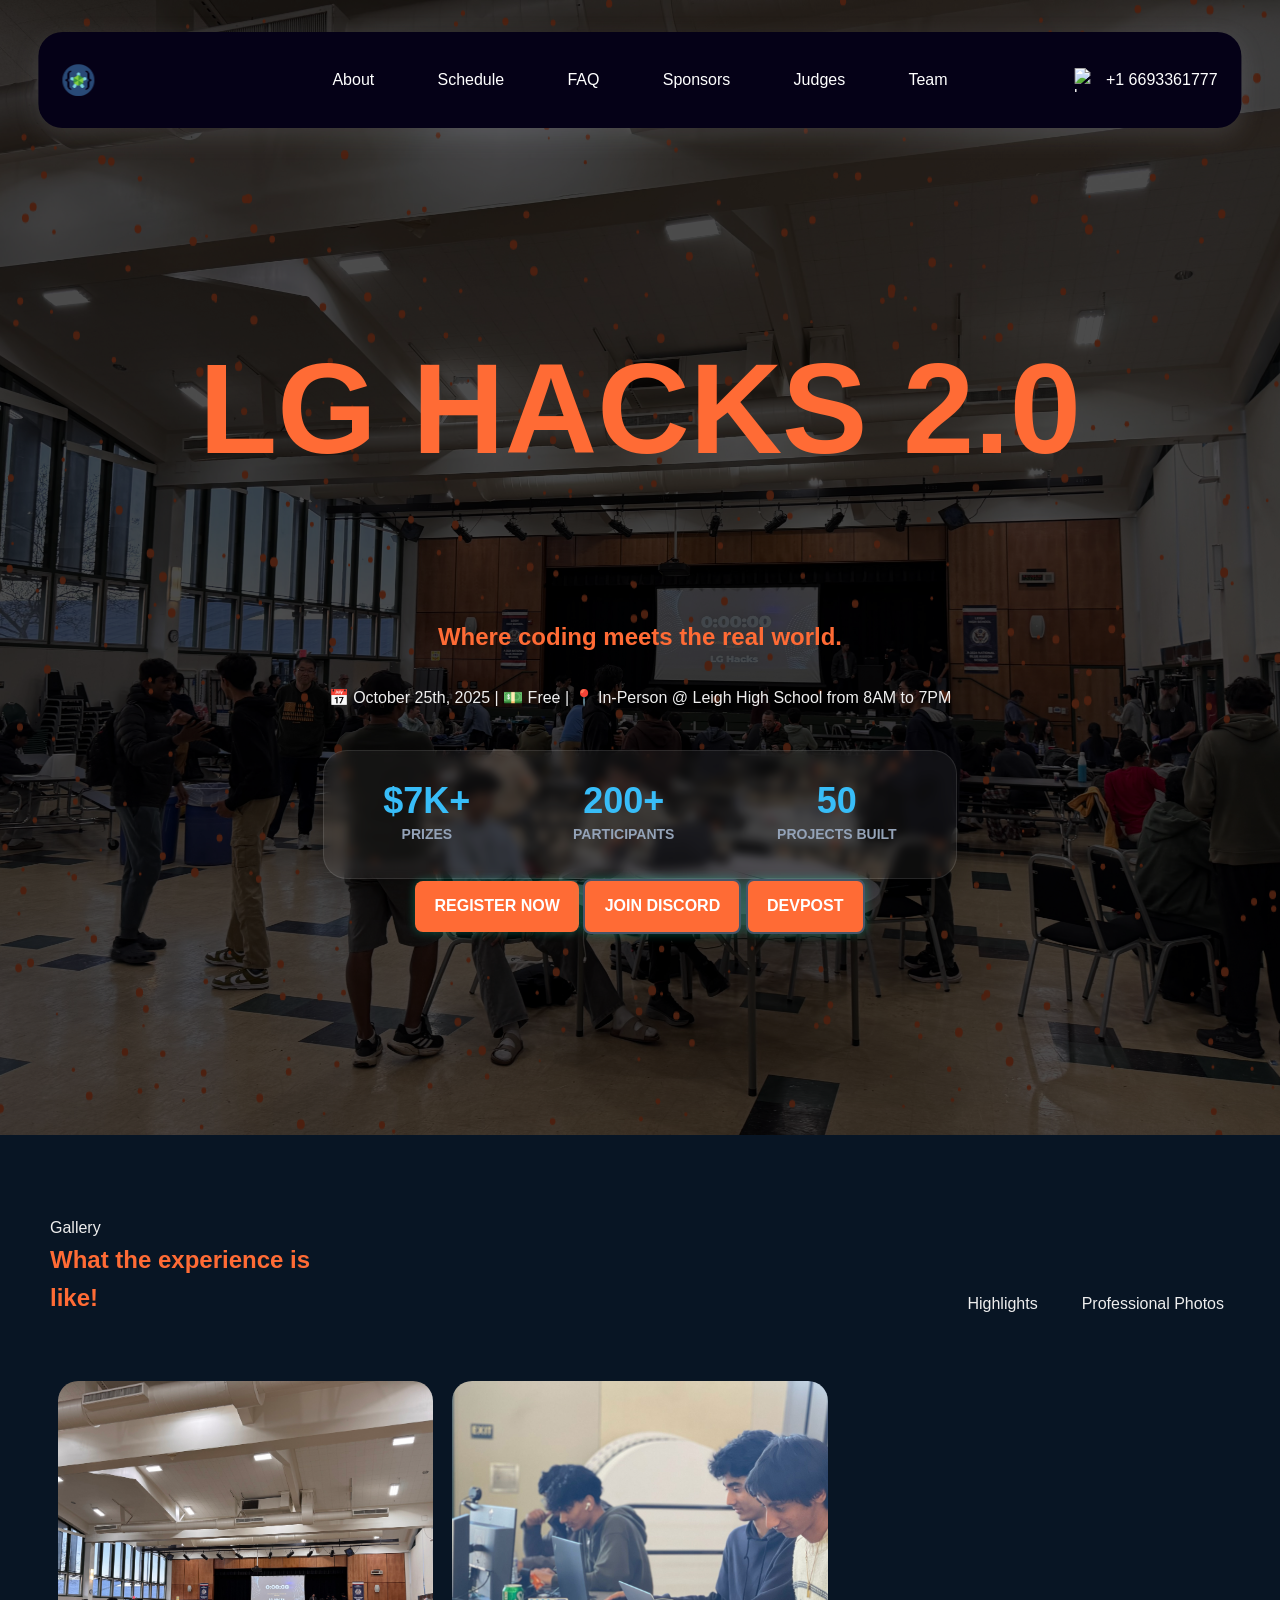
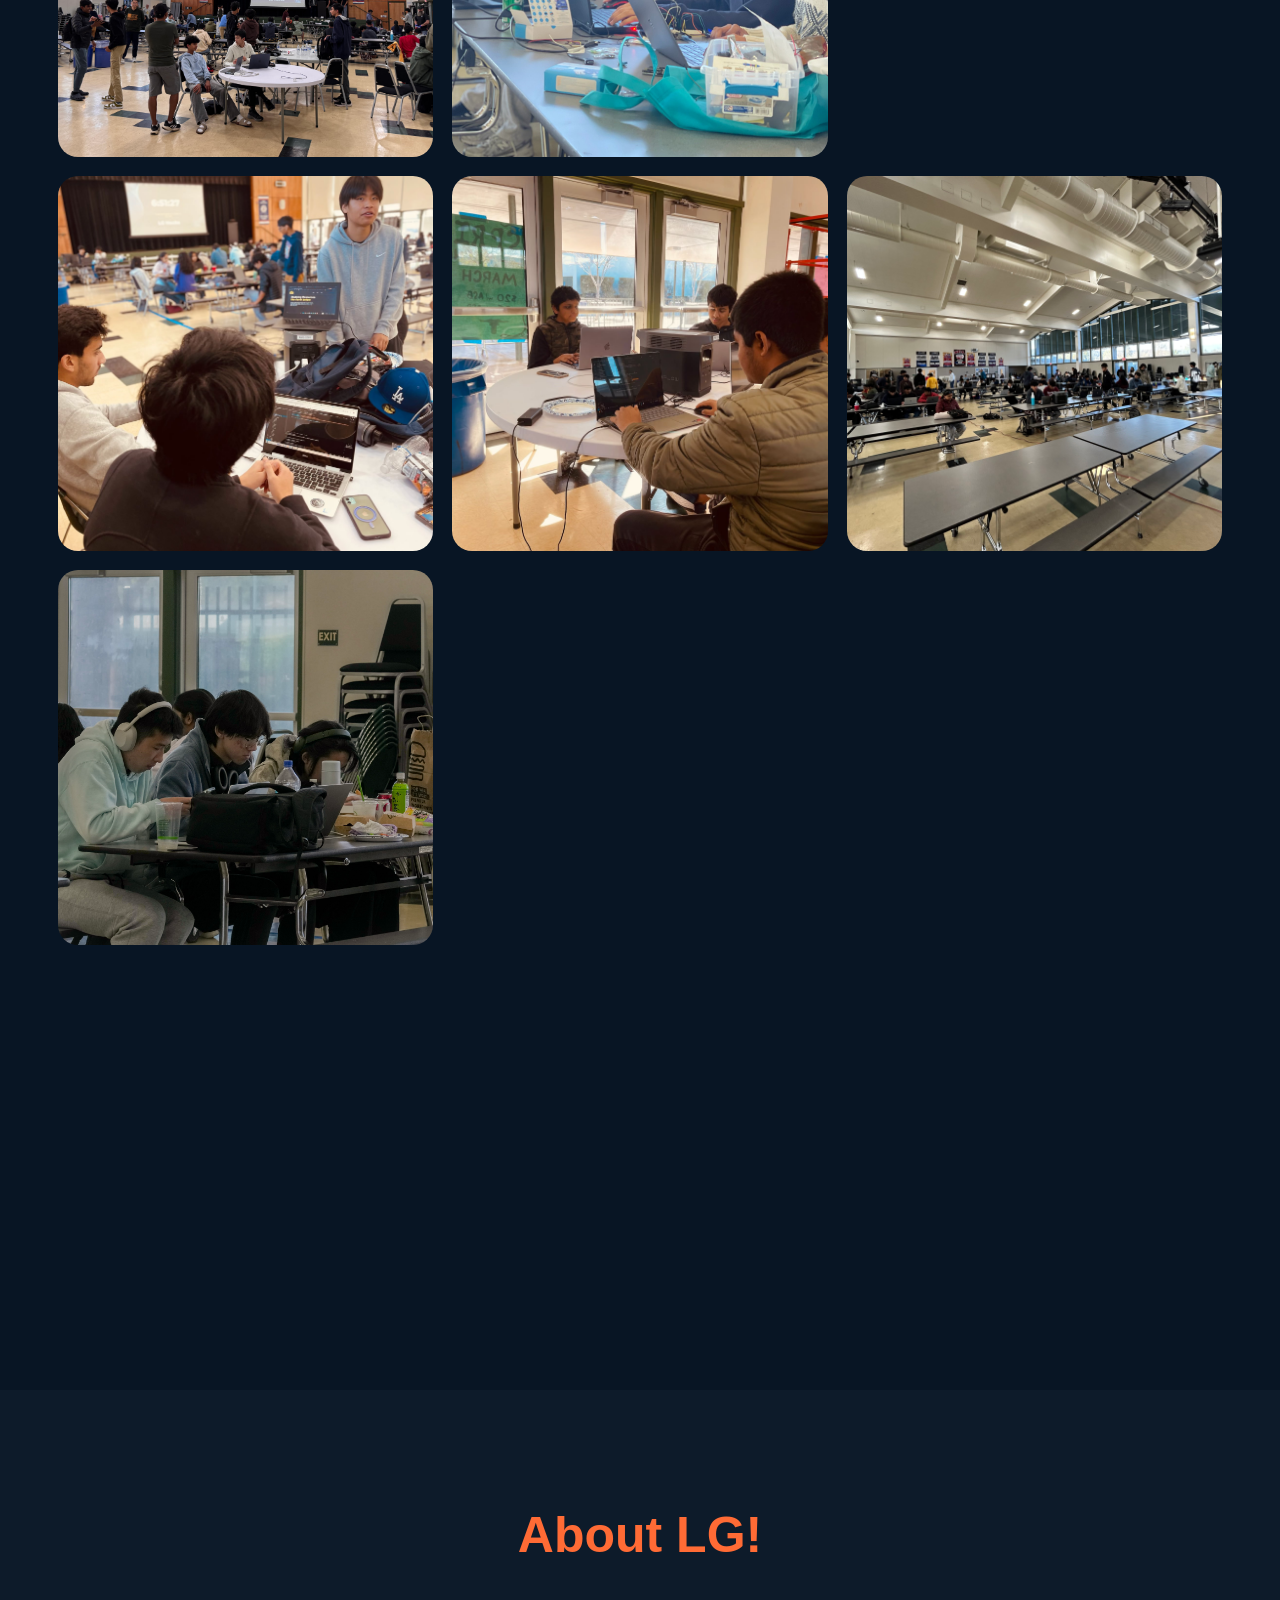
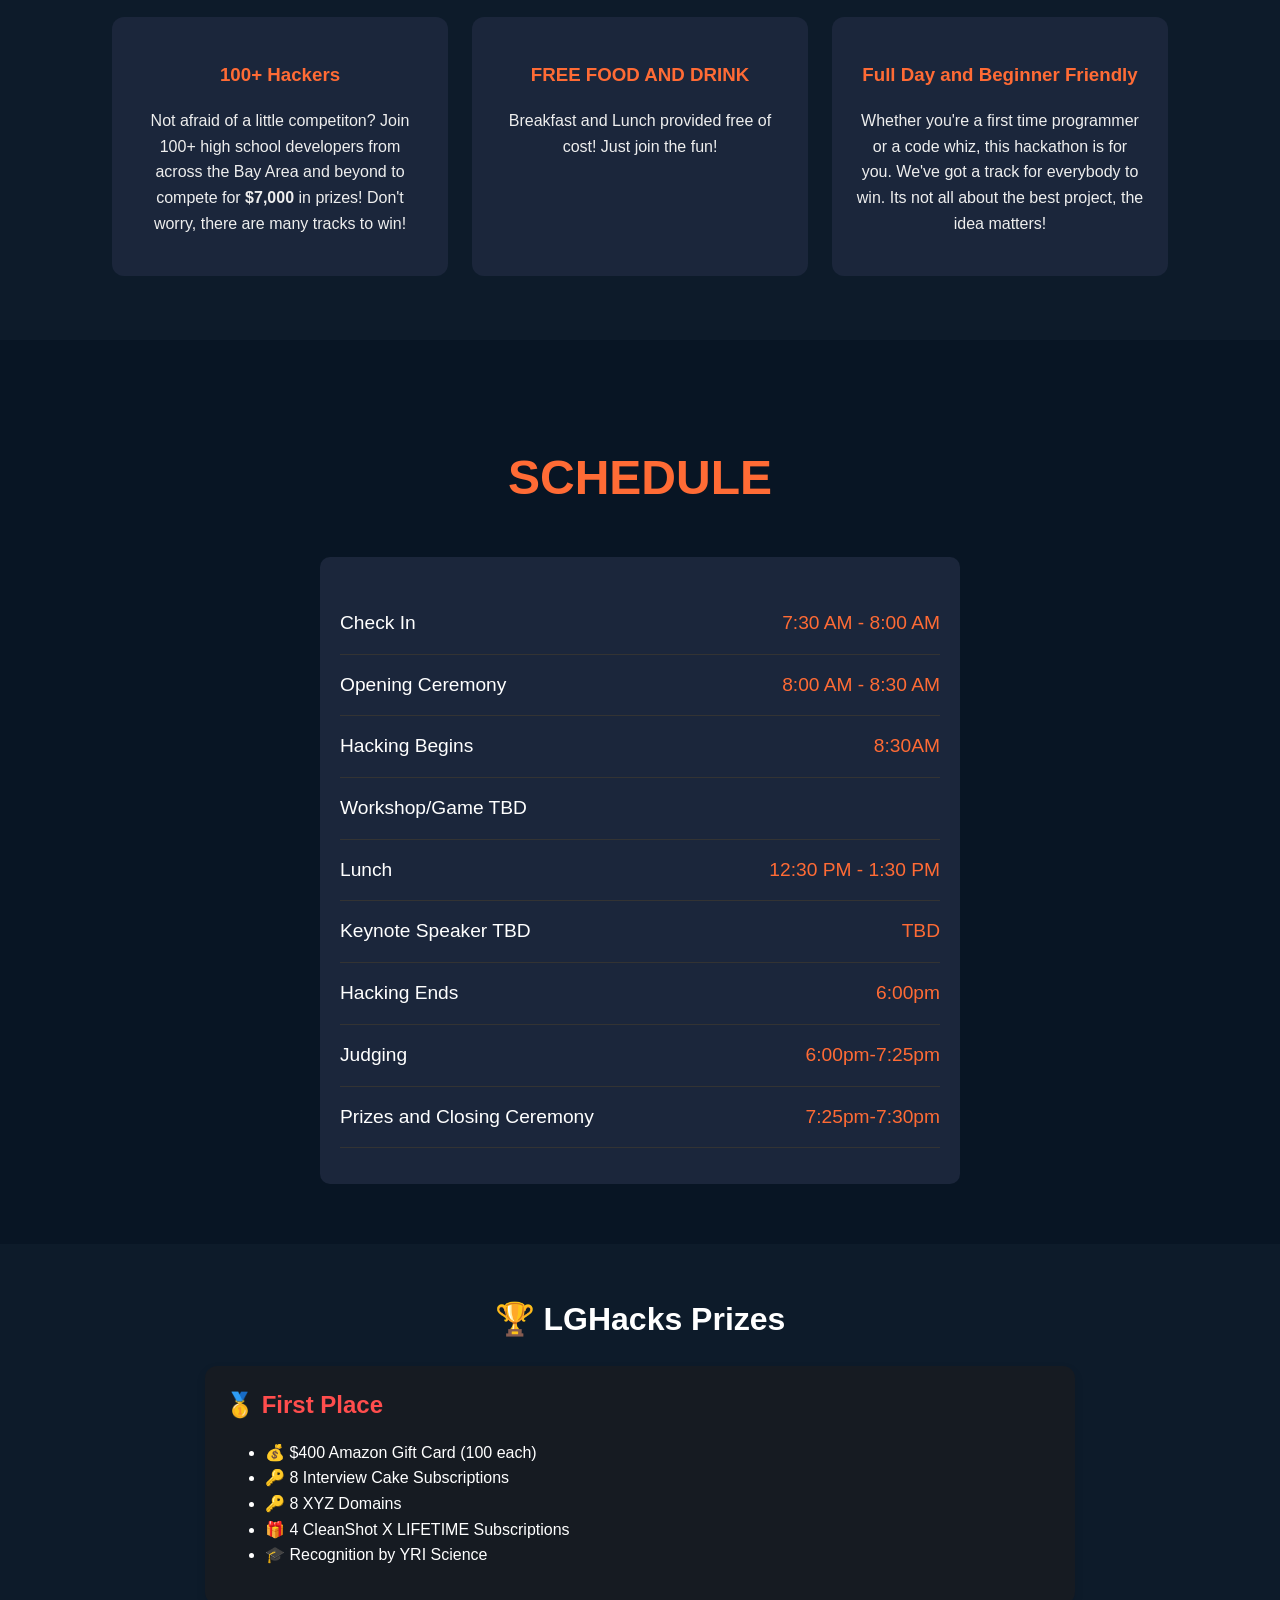
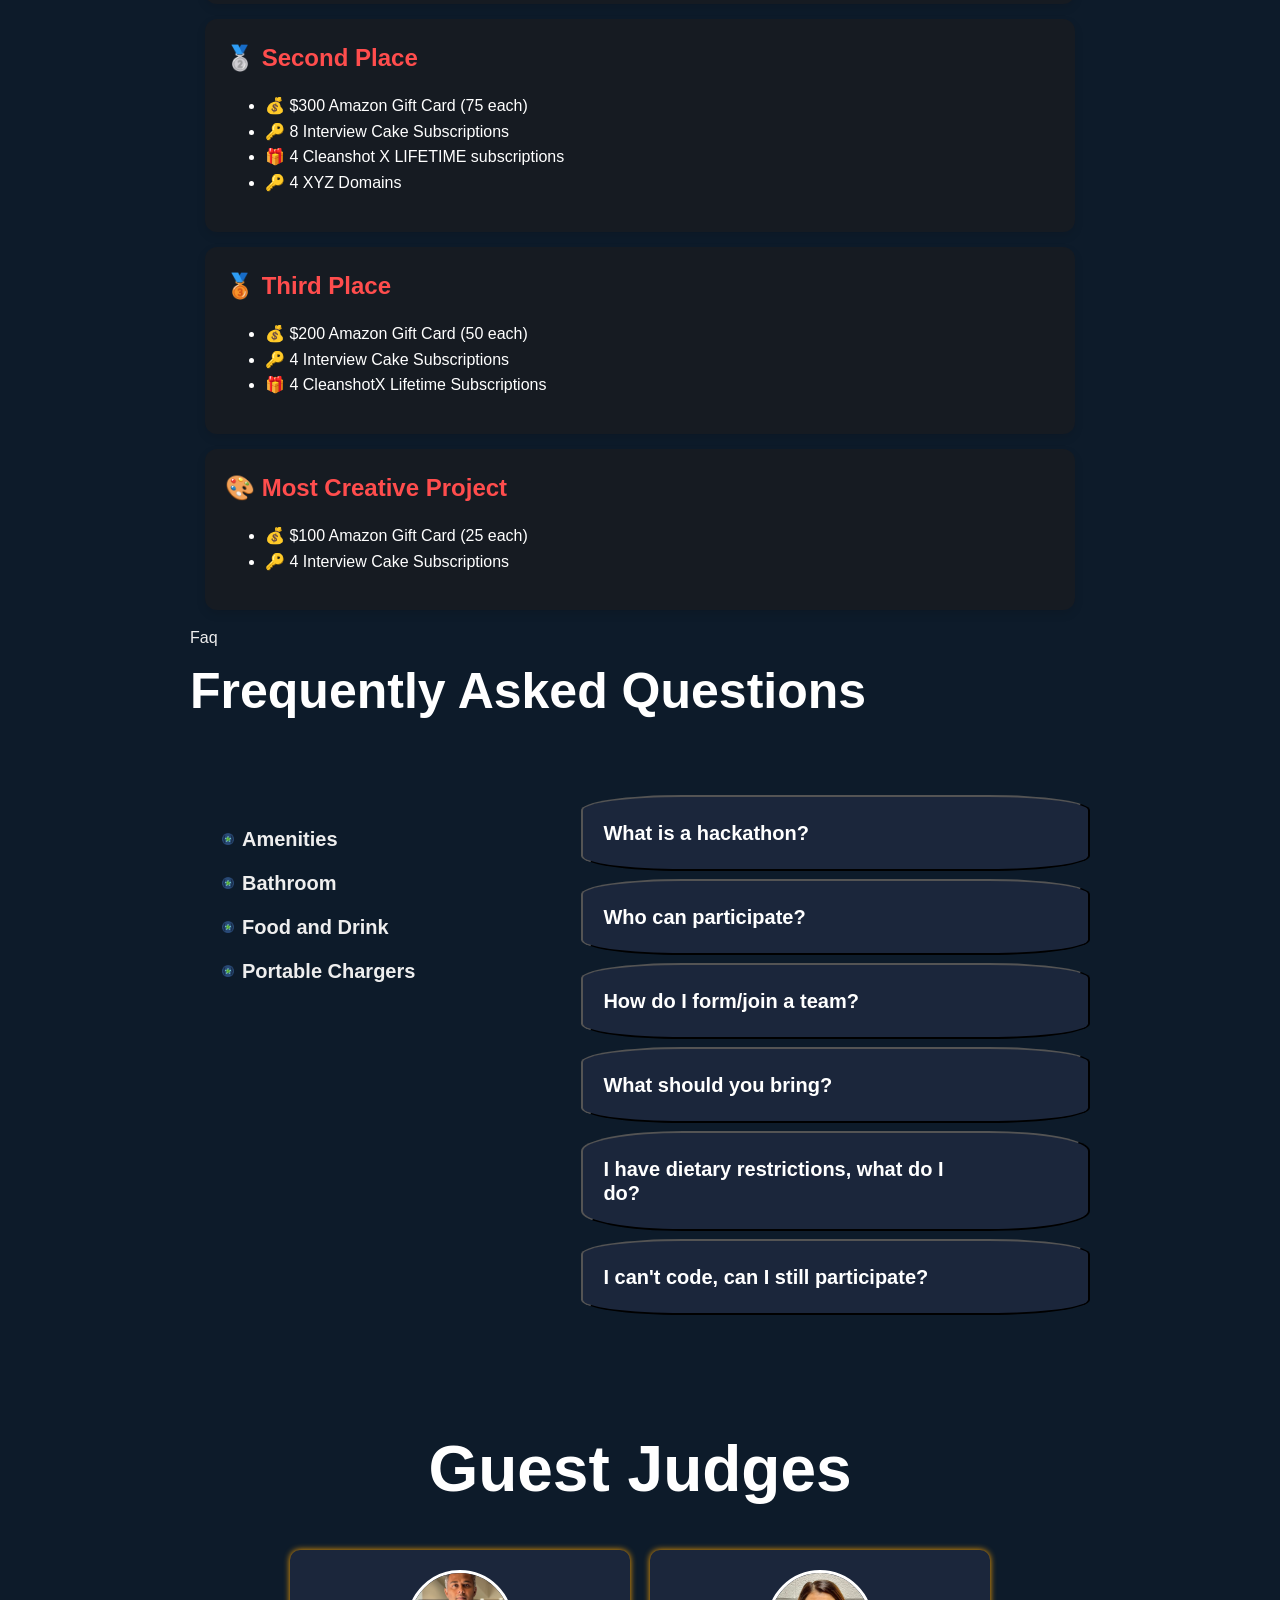
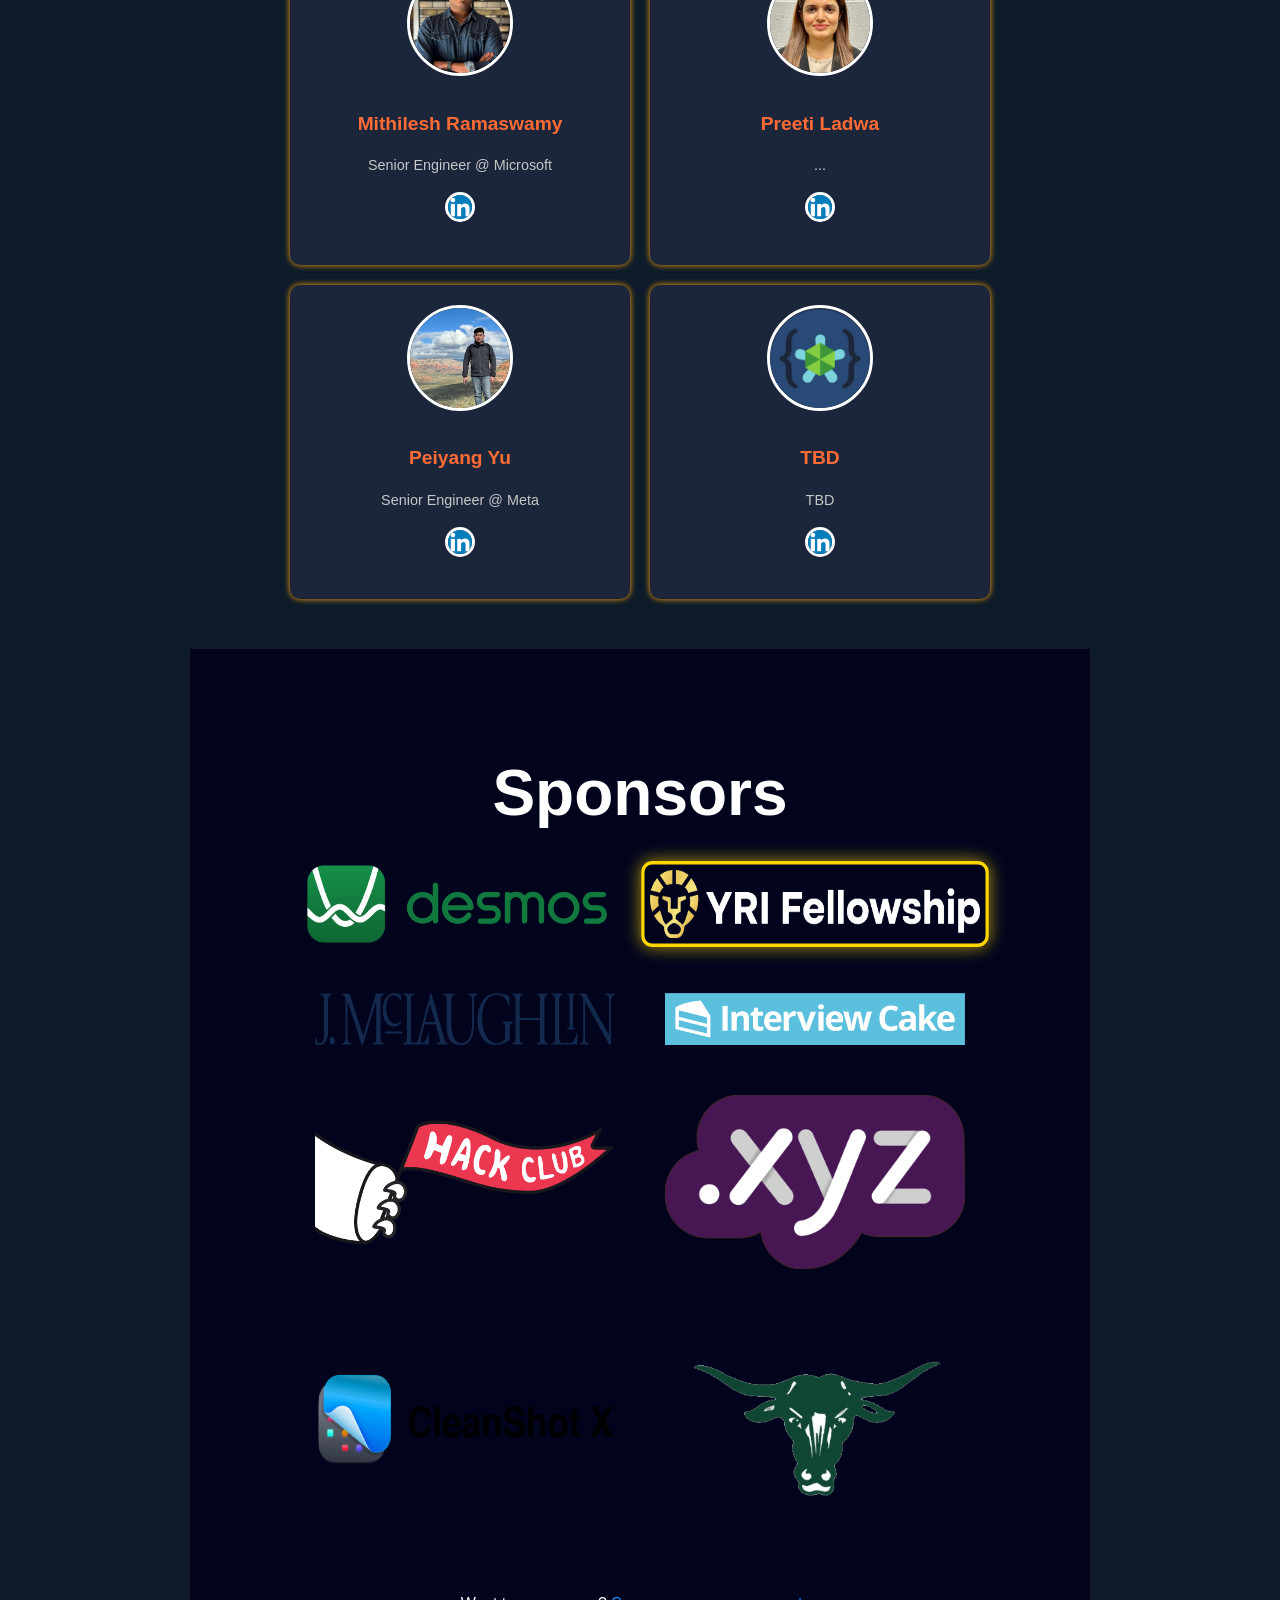
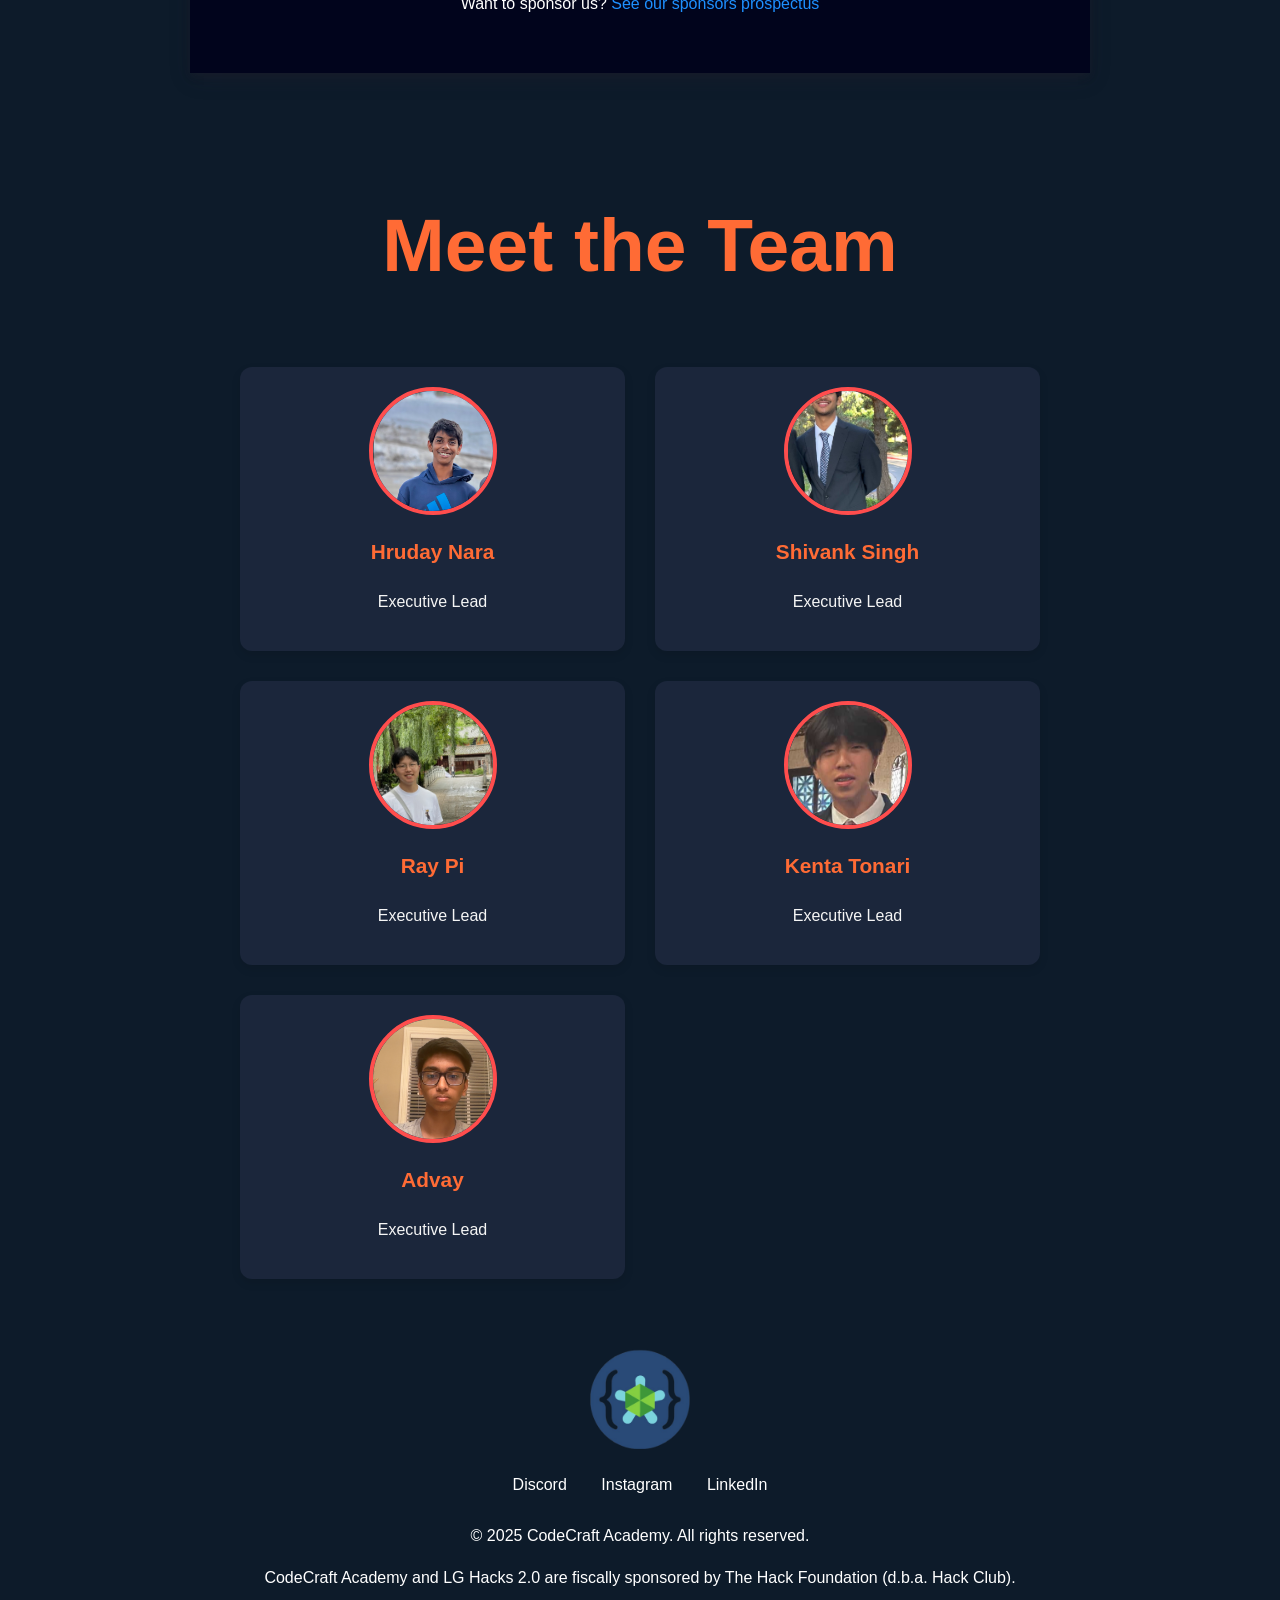
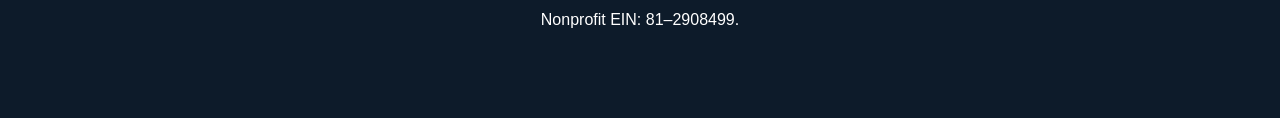
==== commit 2d86e85d: "Update print statement from 'Hello' to 'Goodbye'" ====
--- a/index.html
+++ b/index.html
@@ -433,7 +433,7 @@
                                 I can't code, can I still participate?
                         </button>
                         <p class="cs-item-p">
-                            Yes! We have had many participants enter without much coding <br> knowledge and make projects!
+                            Yes! We have had many participants enter without much <br> coding knowledge and make projects!
                         </p>
                     </li>
                    
@@ -876,3 +876,4 @@
 
 
 
+
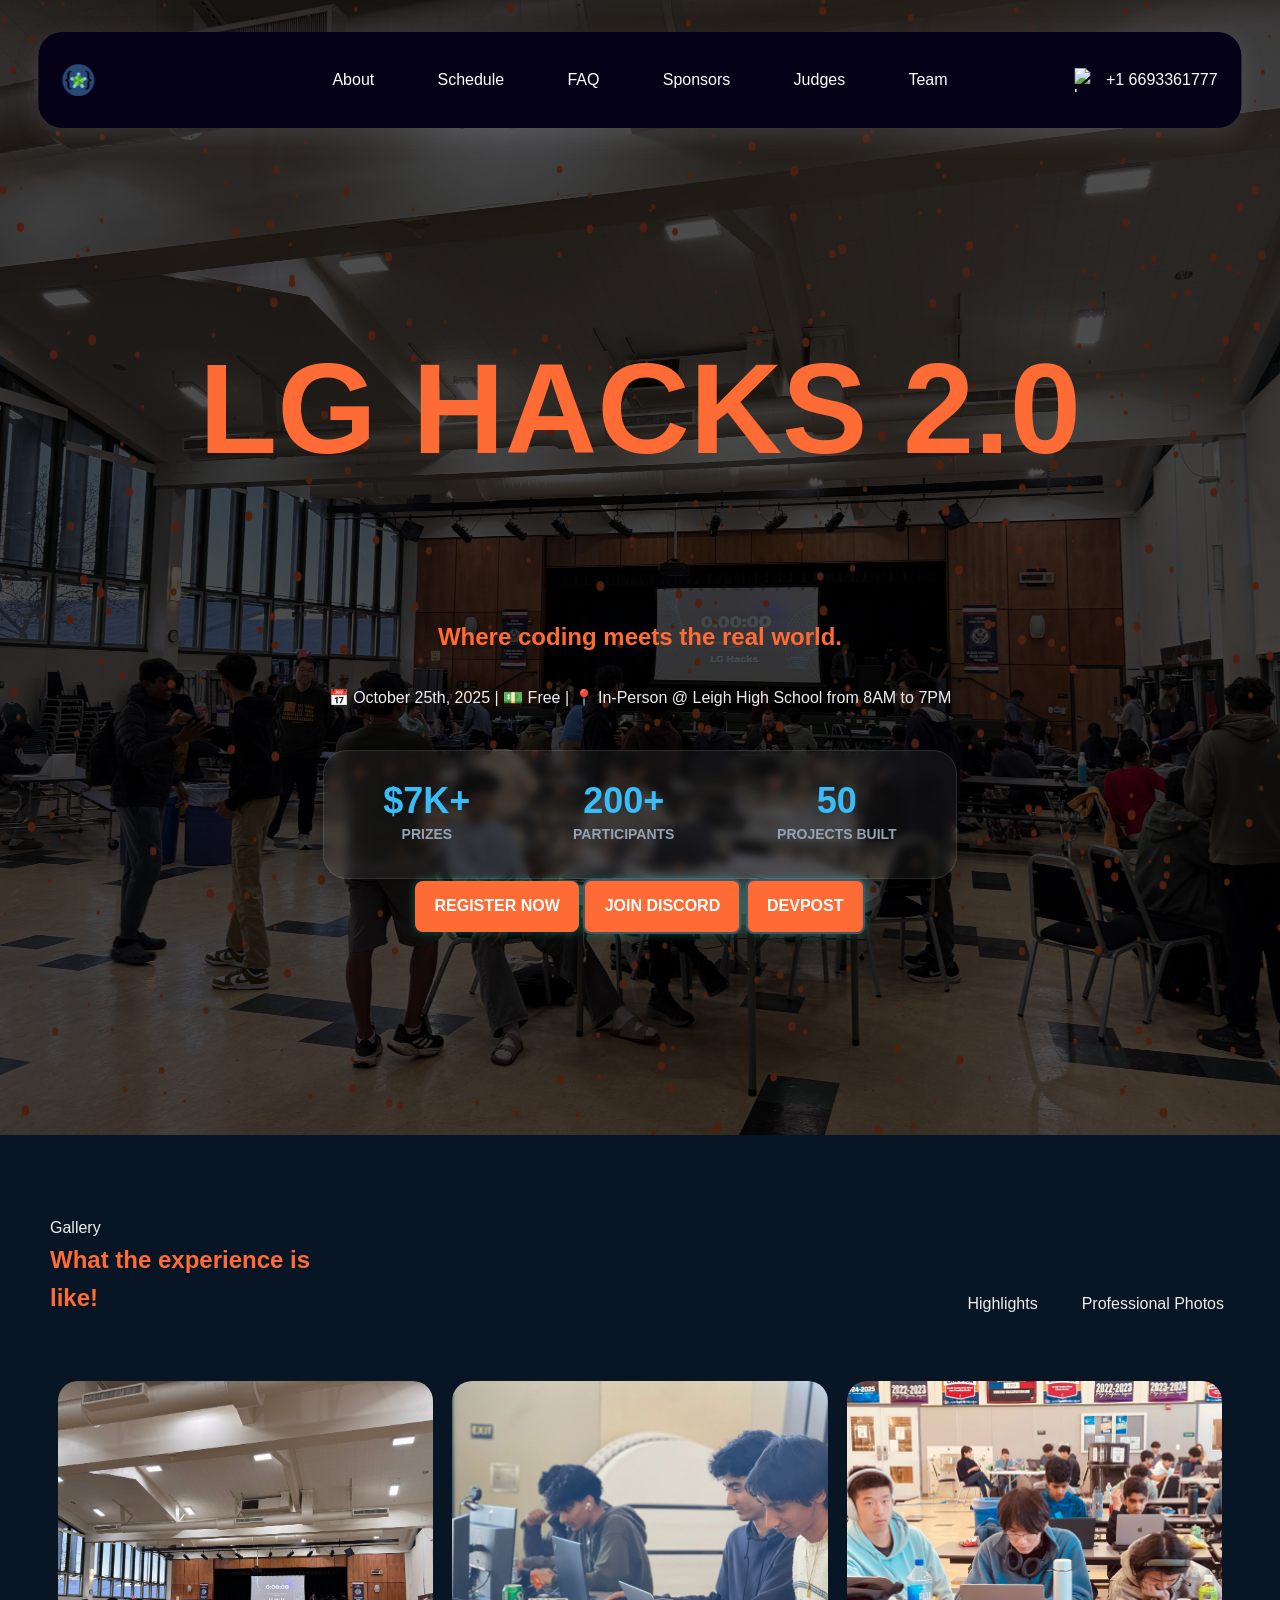
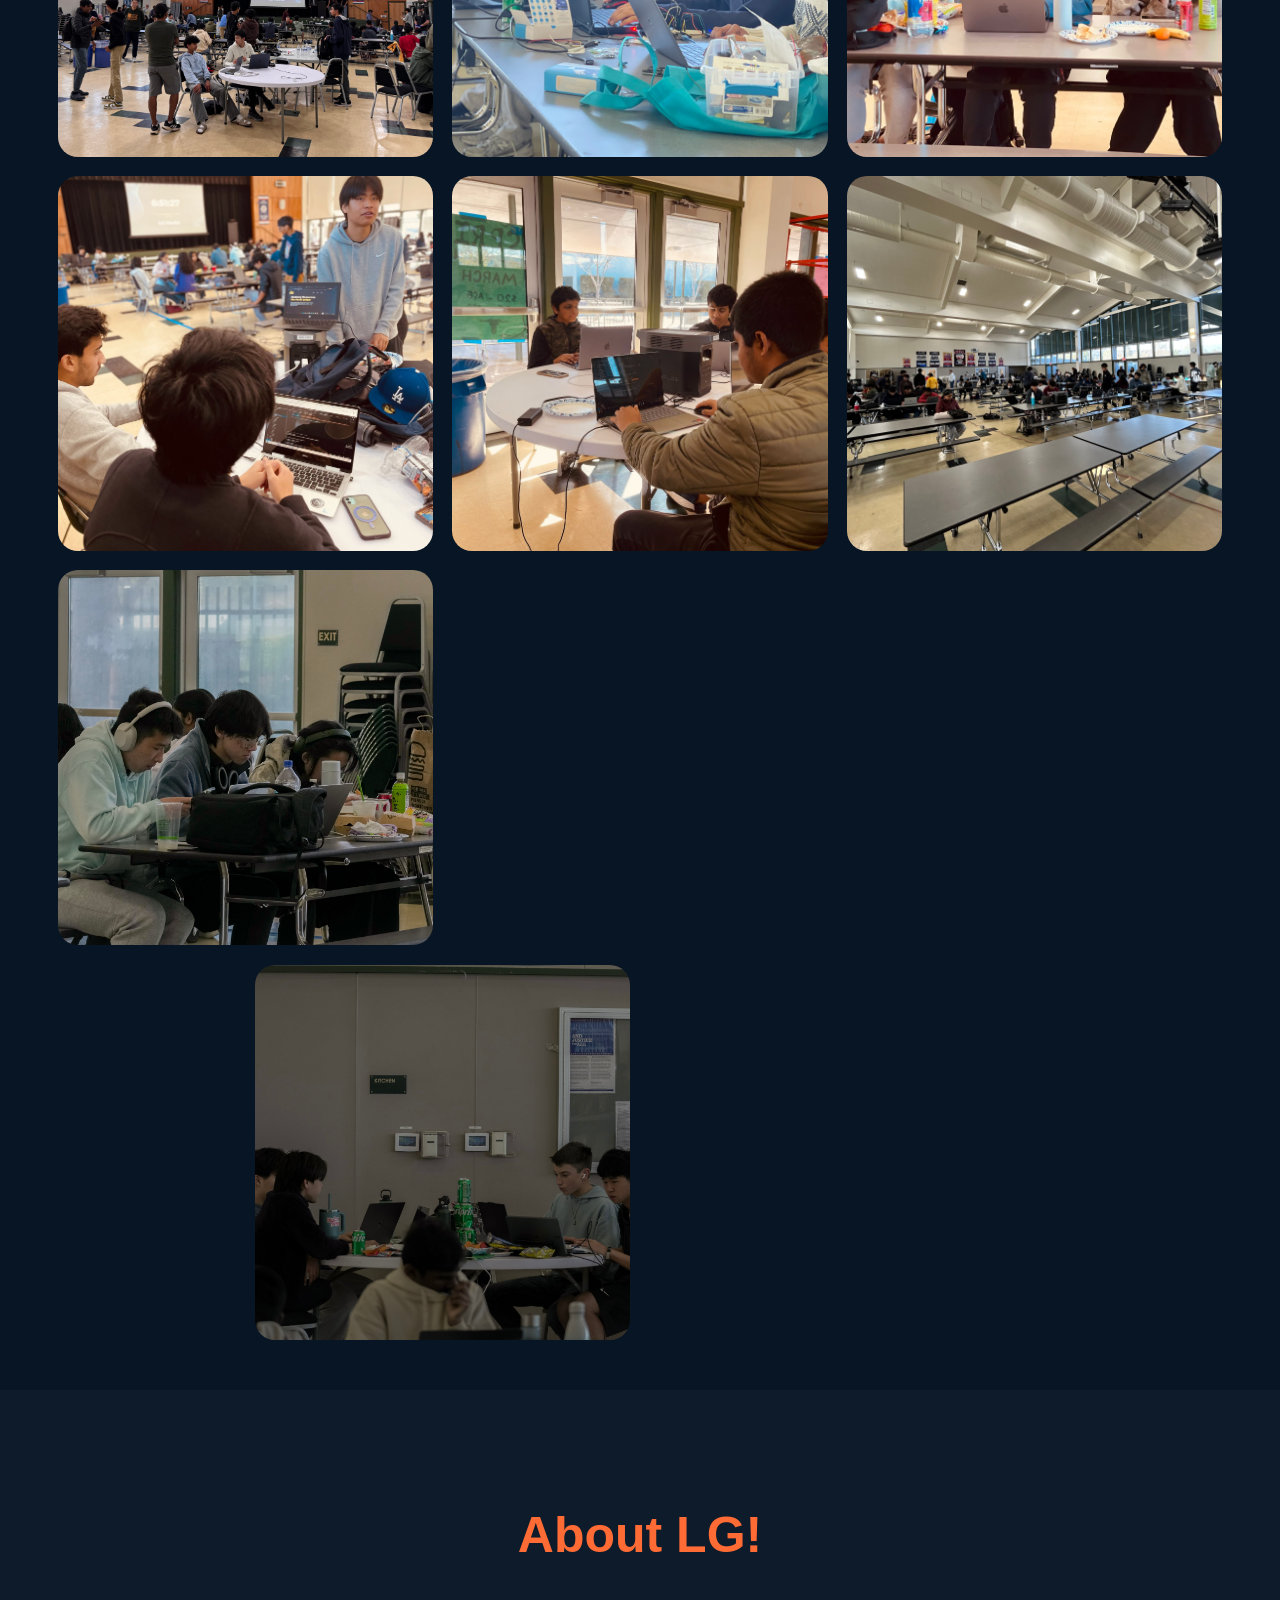
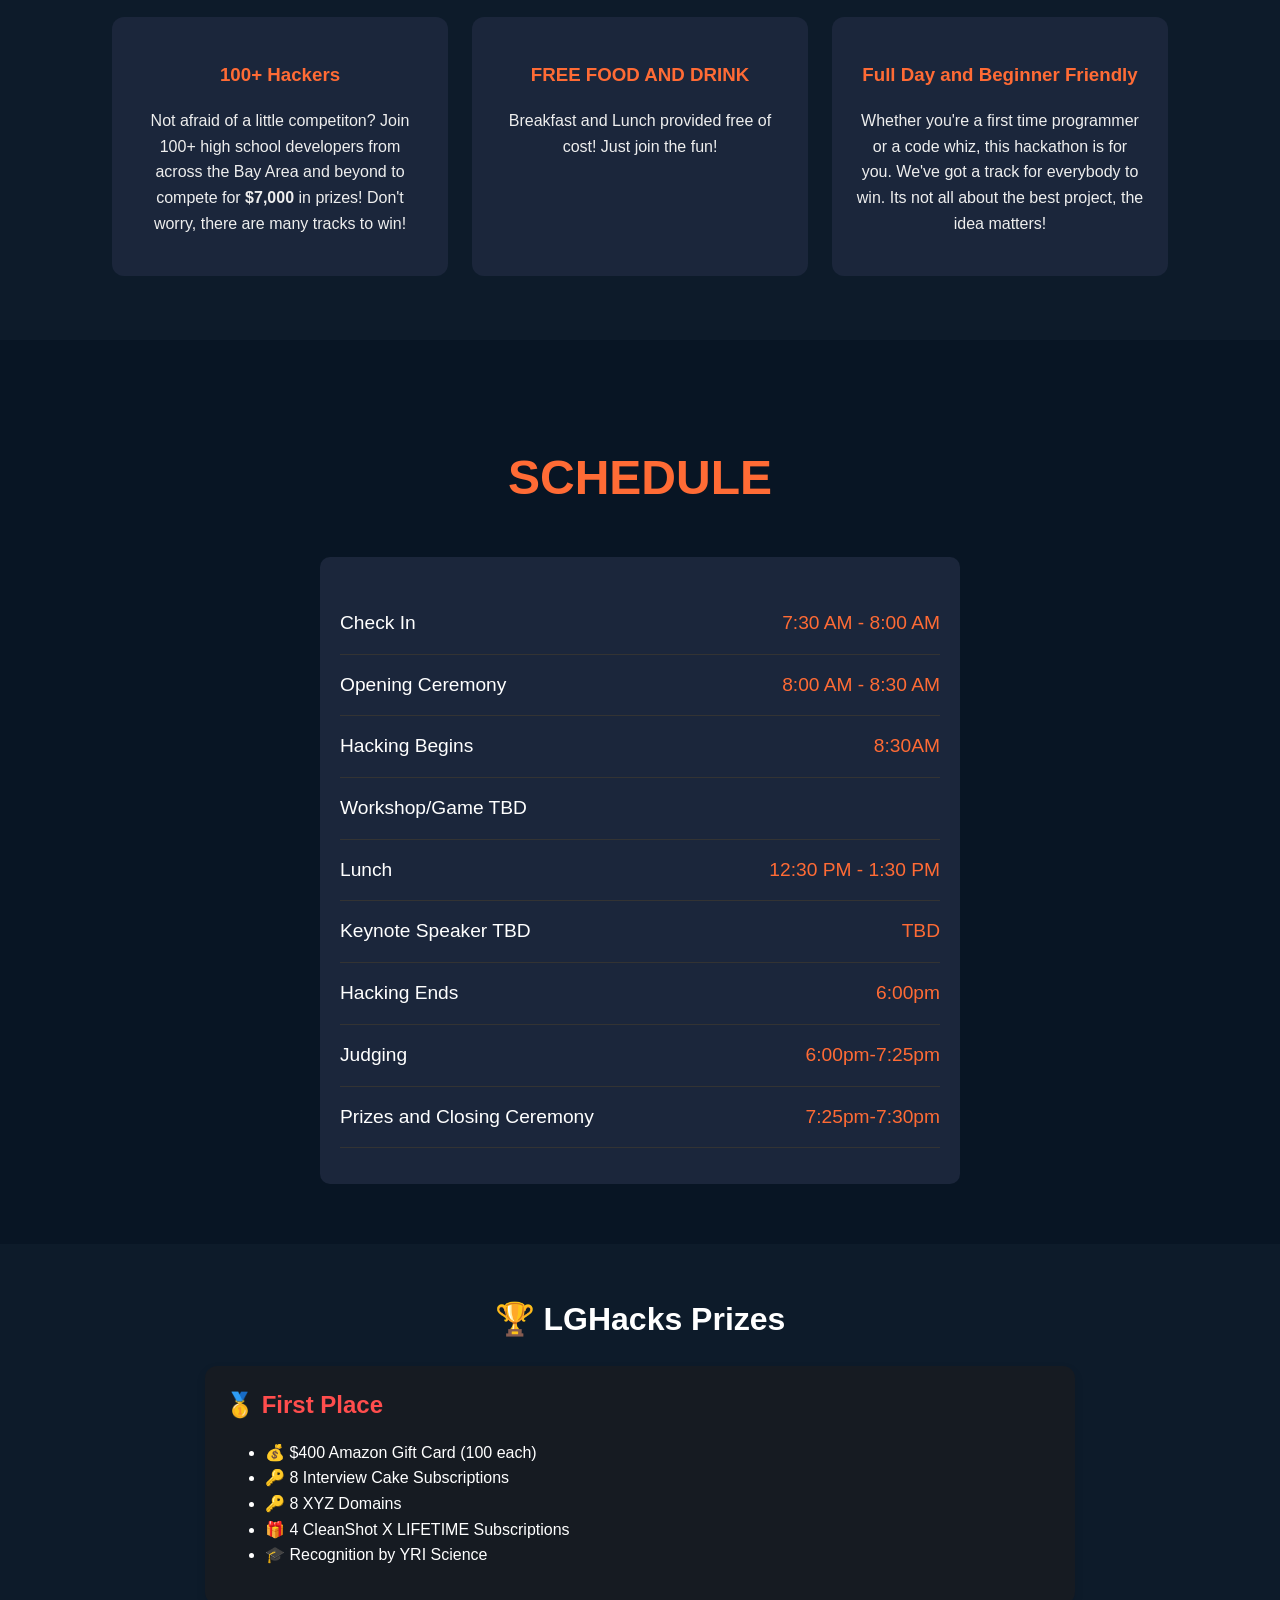
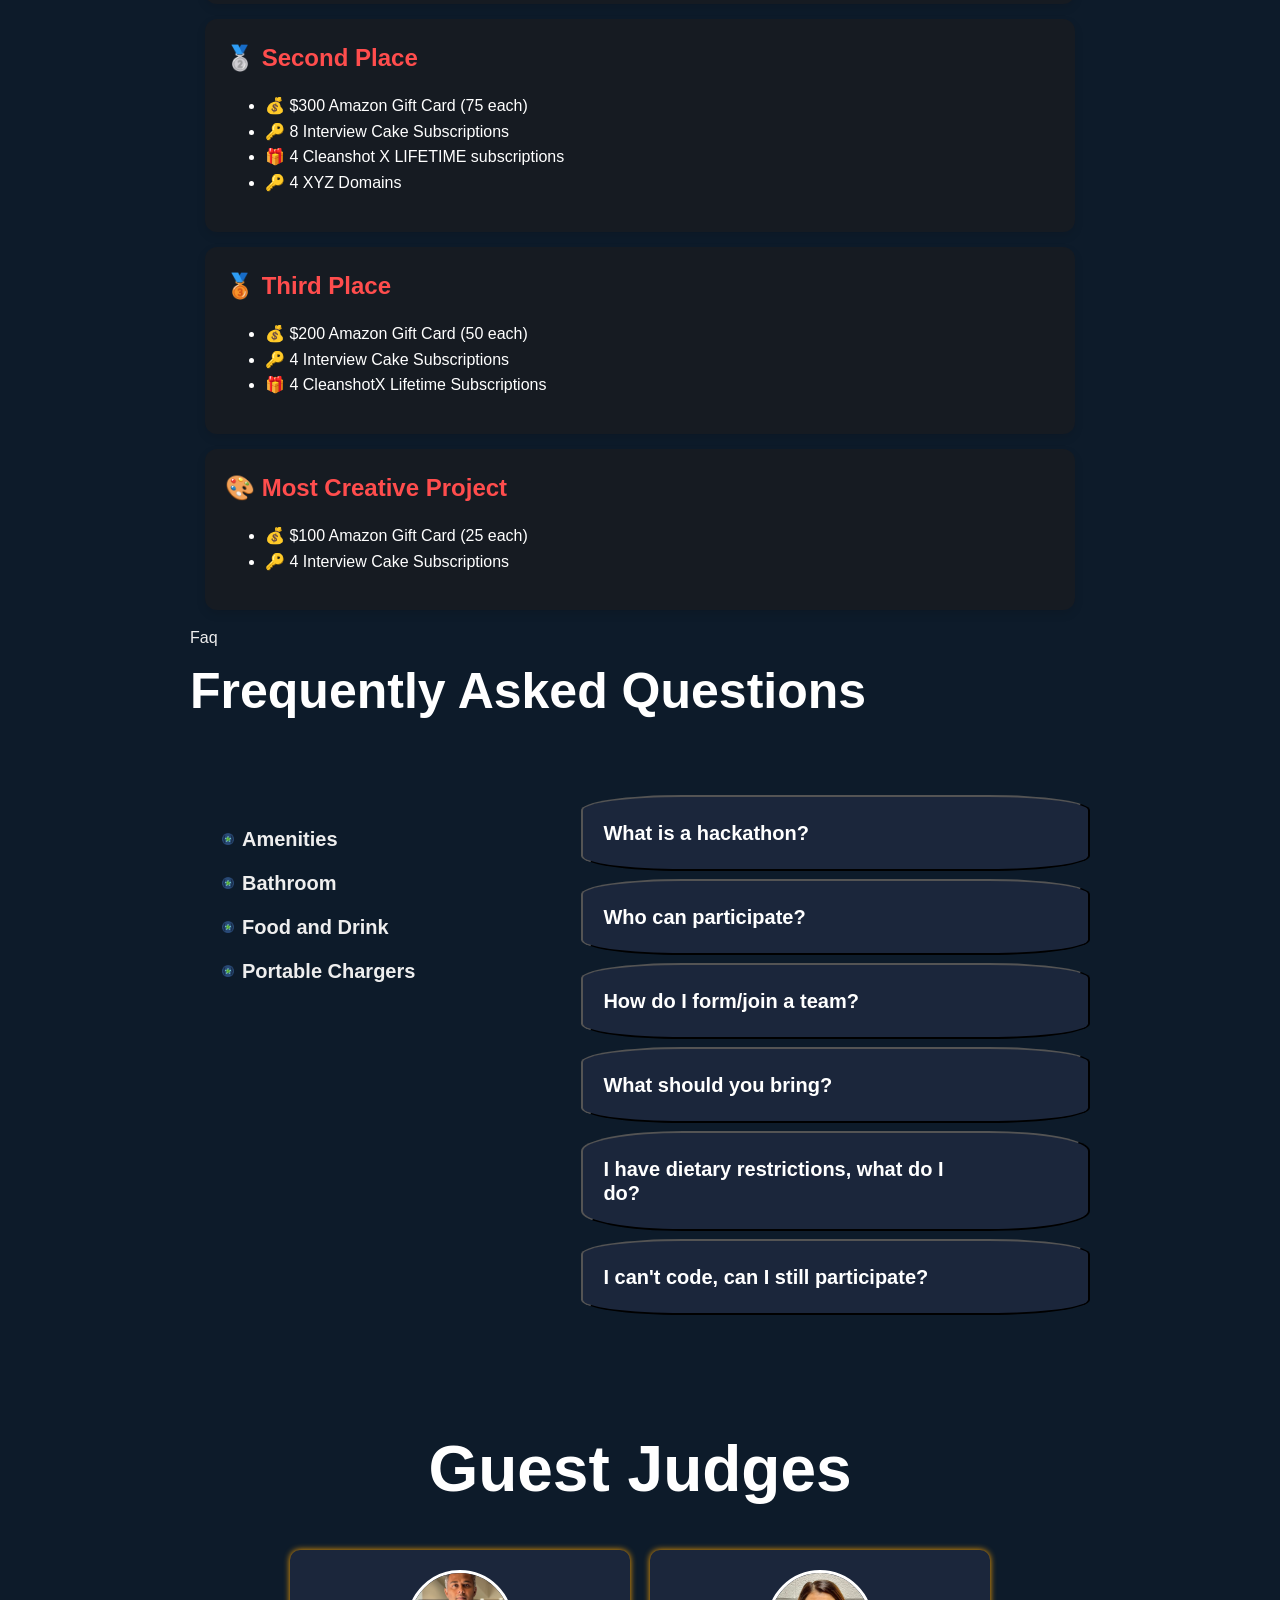
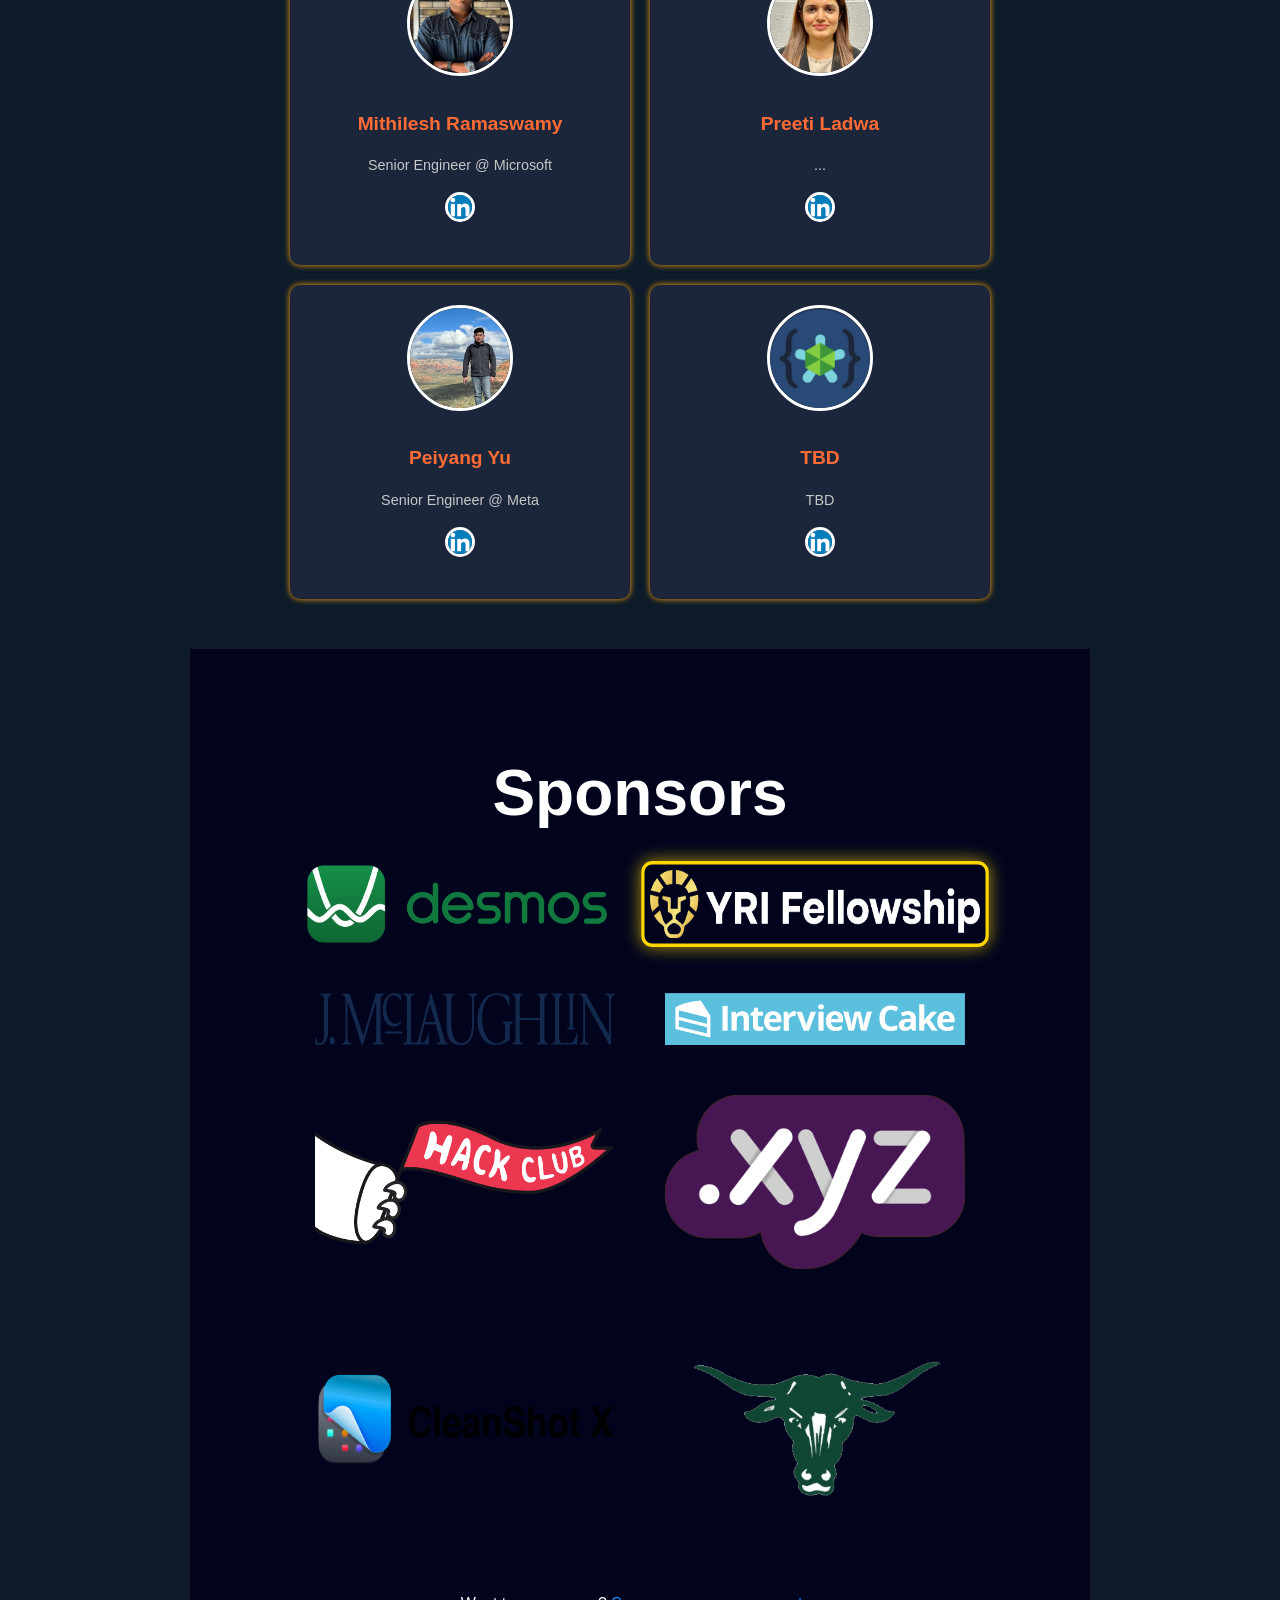
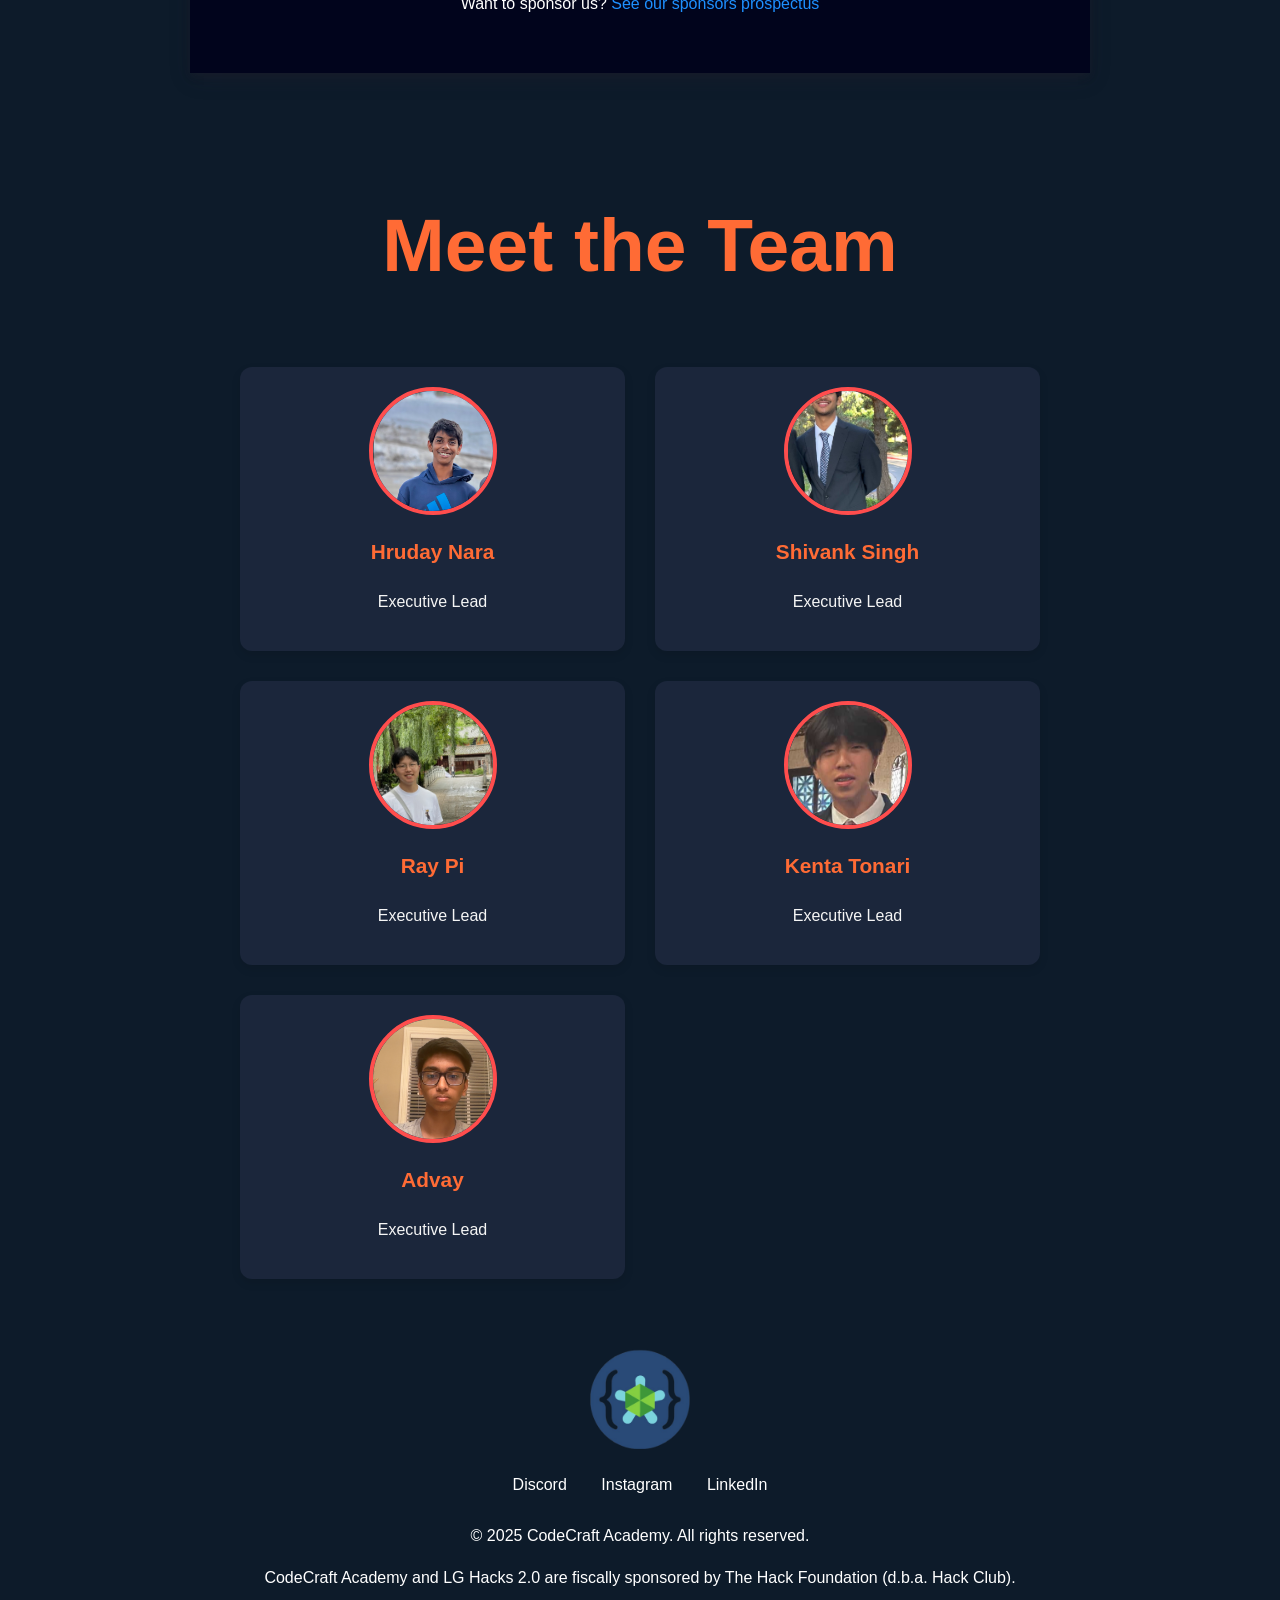
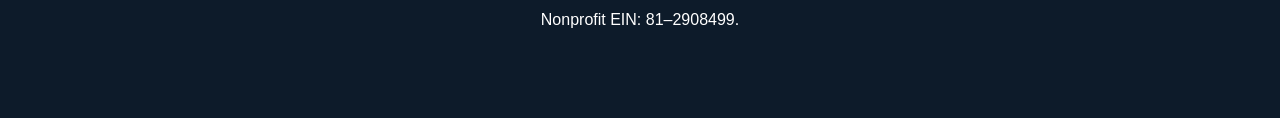
==== commit 80480381: "Update print statement from 'Hello' to 'Goodbye'" ====
--- a/index.html
+++ b/index.html
@@ -424,7 +424,7 @@
                             </span>
                         </button>
                         <p class="cs-item-p">
-                           When signing up, specify your restrictions in the form so we <br> can accommodate for them!
+                           When signing up, specify your restrictions in the form so <br> we can accommodate for them!
                         </p>
                     </li>
                     <li class="cs-faq-item">
@@ -877,3 +877,4 @@
 
 
 
+
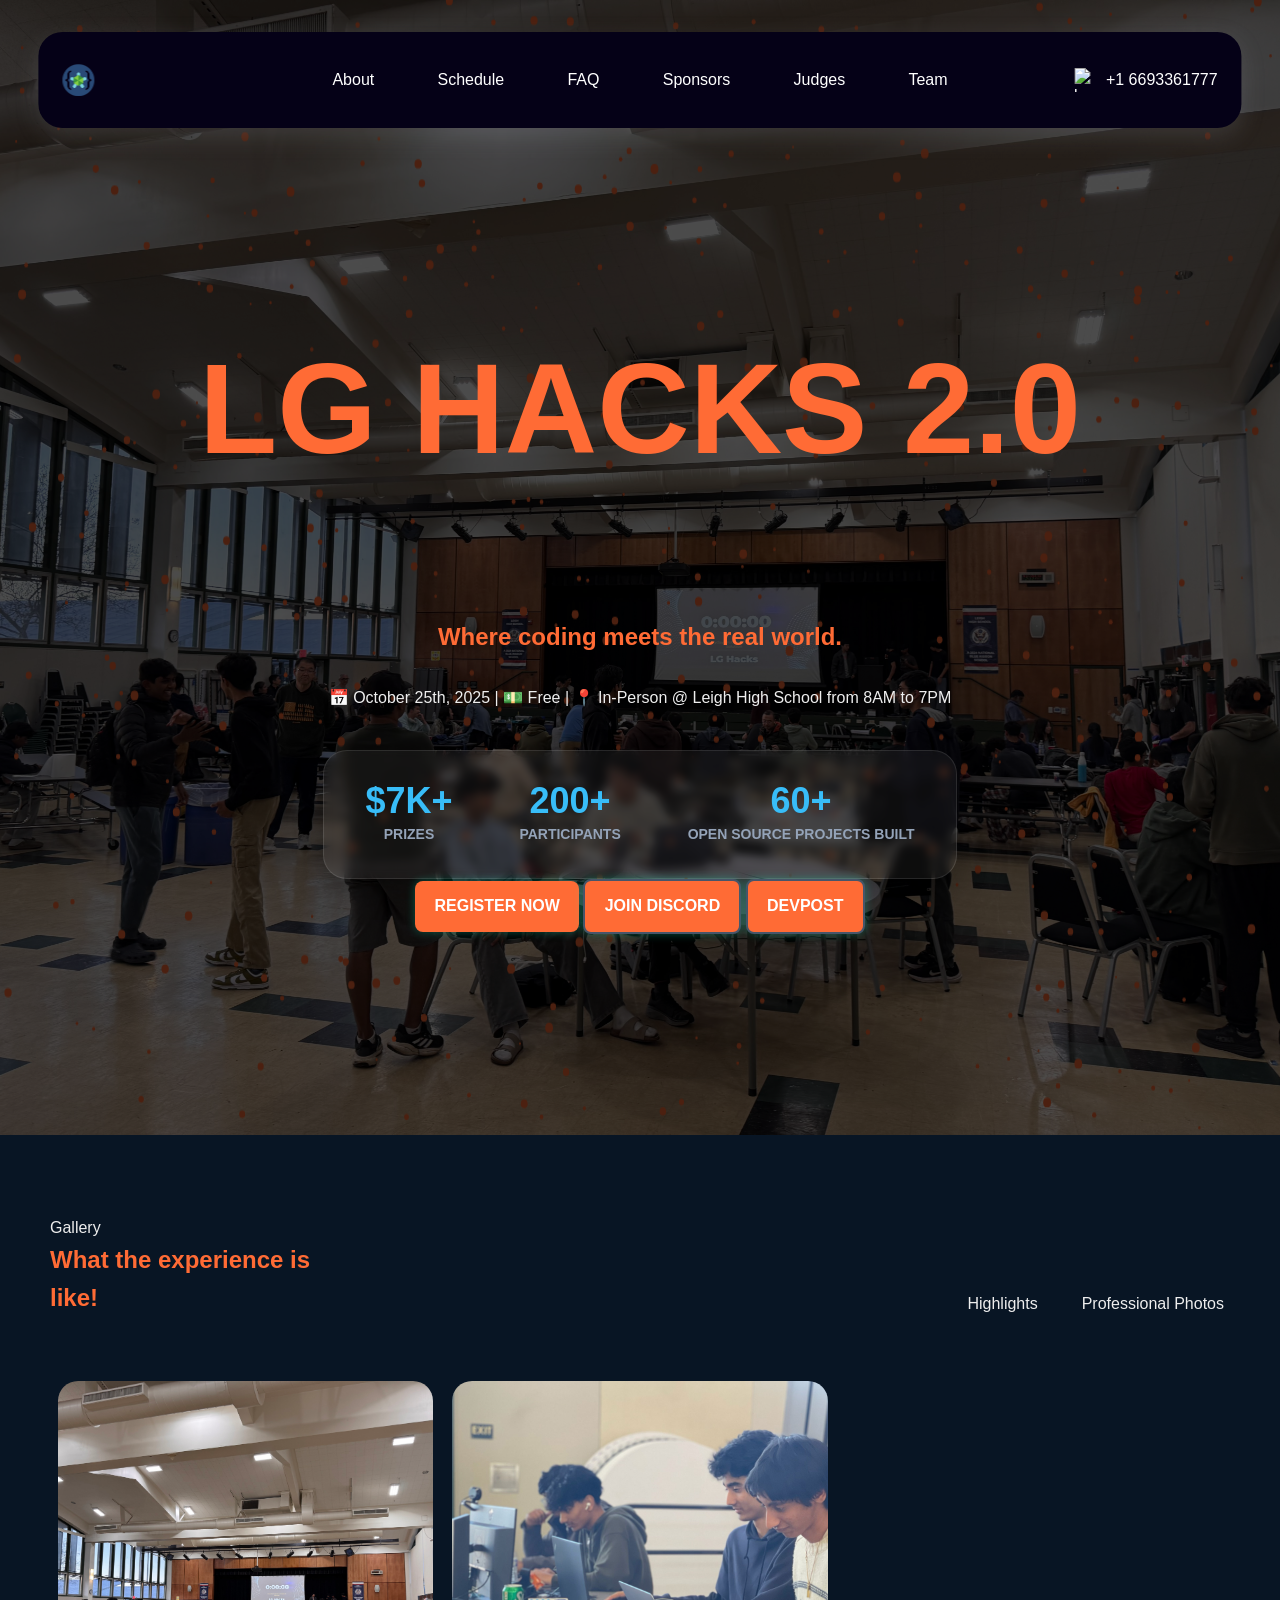
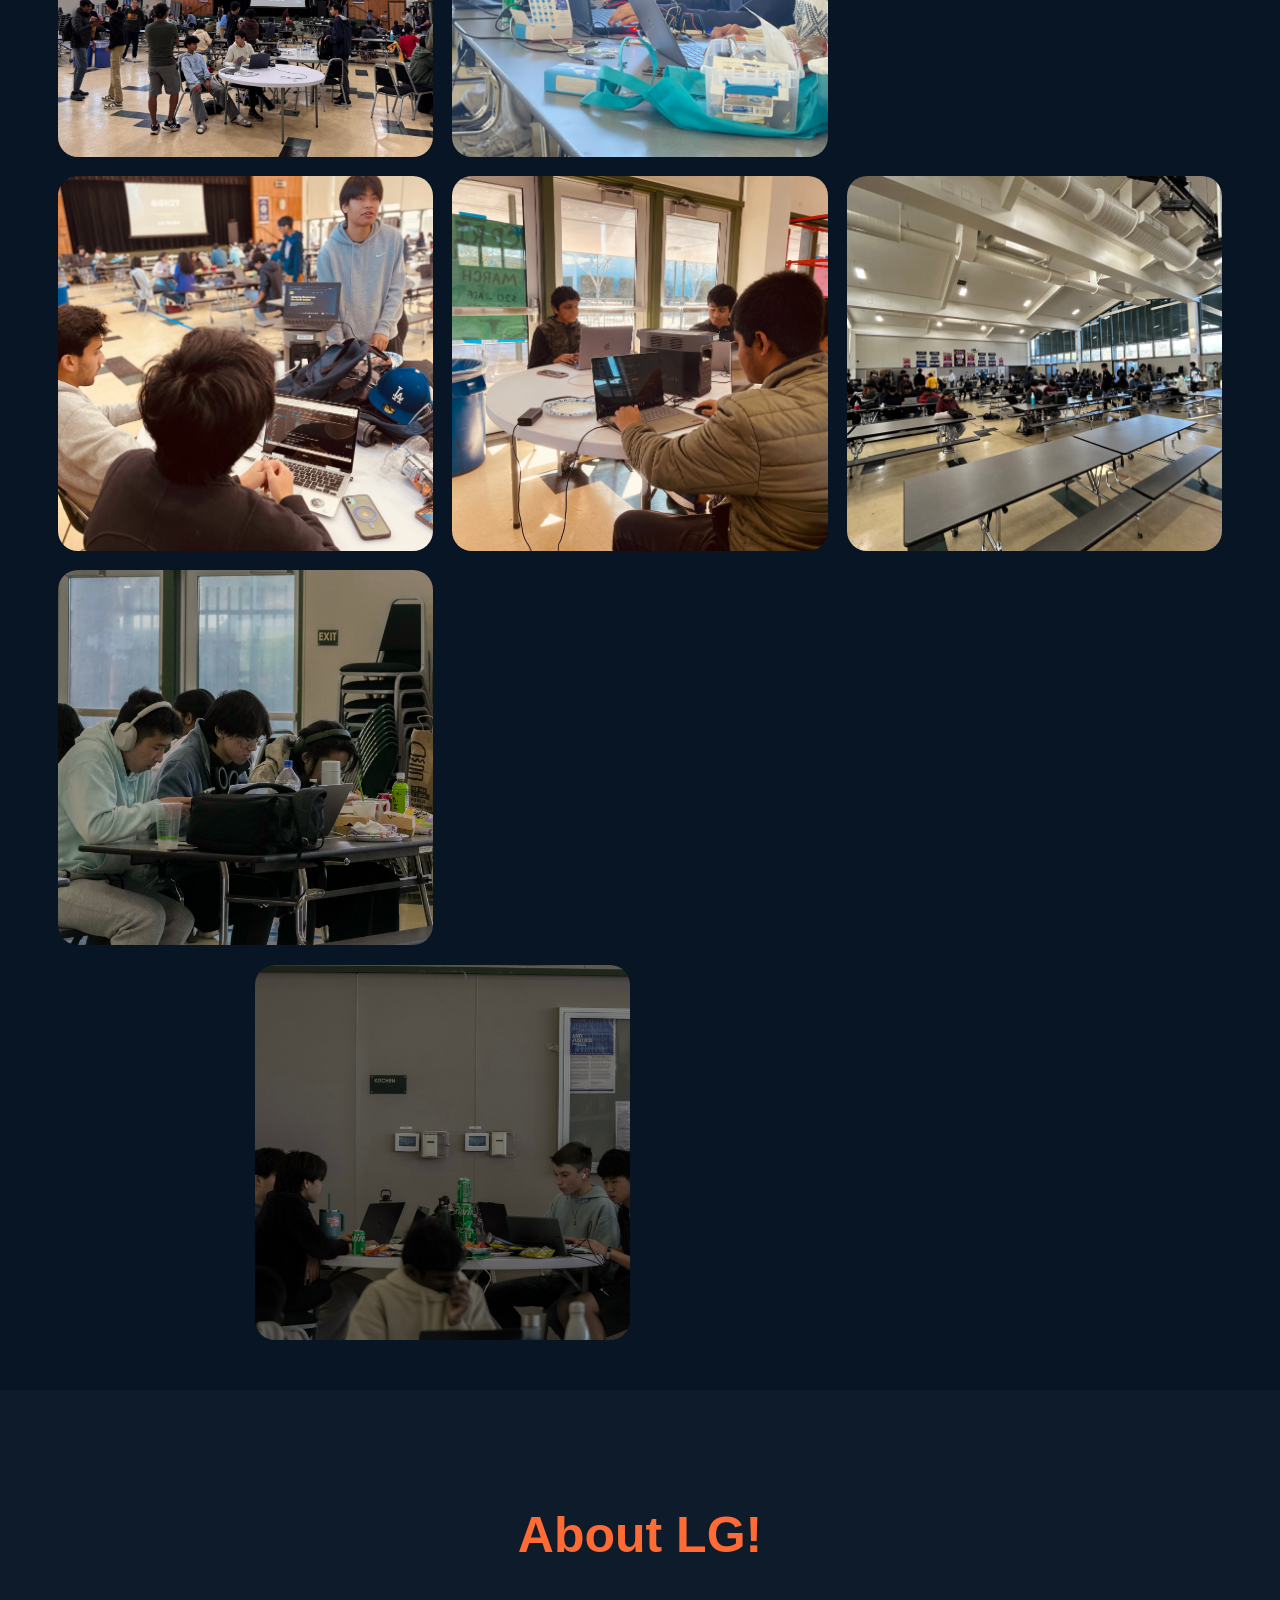
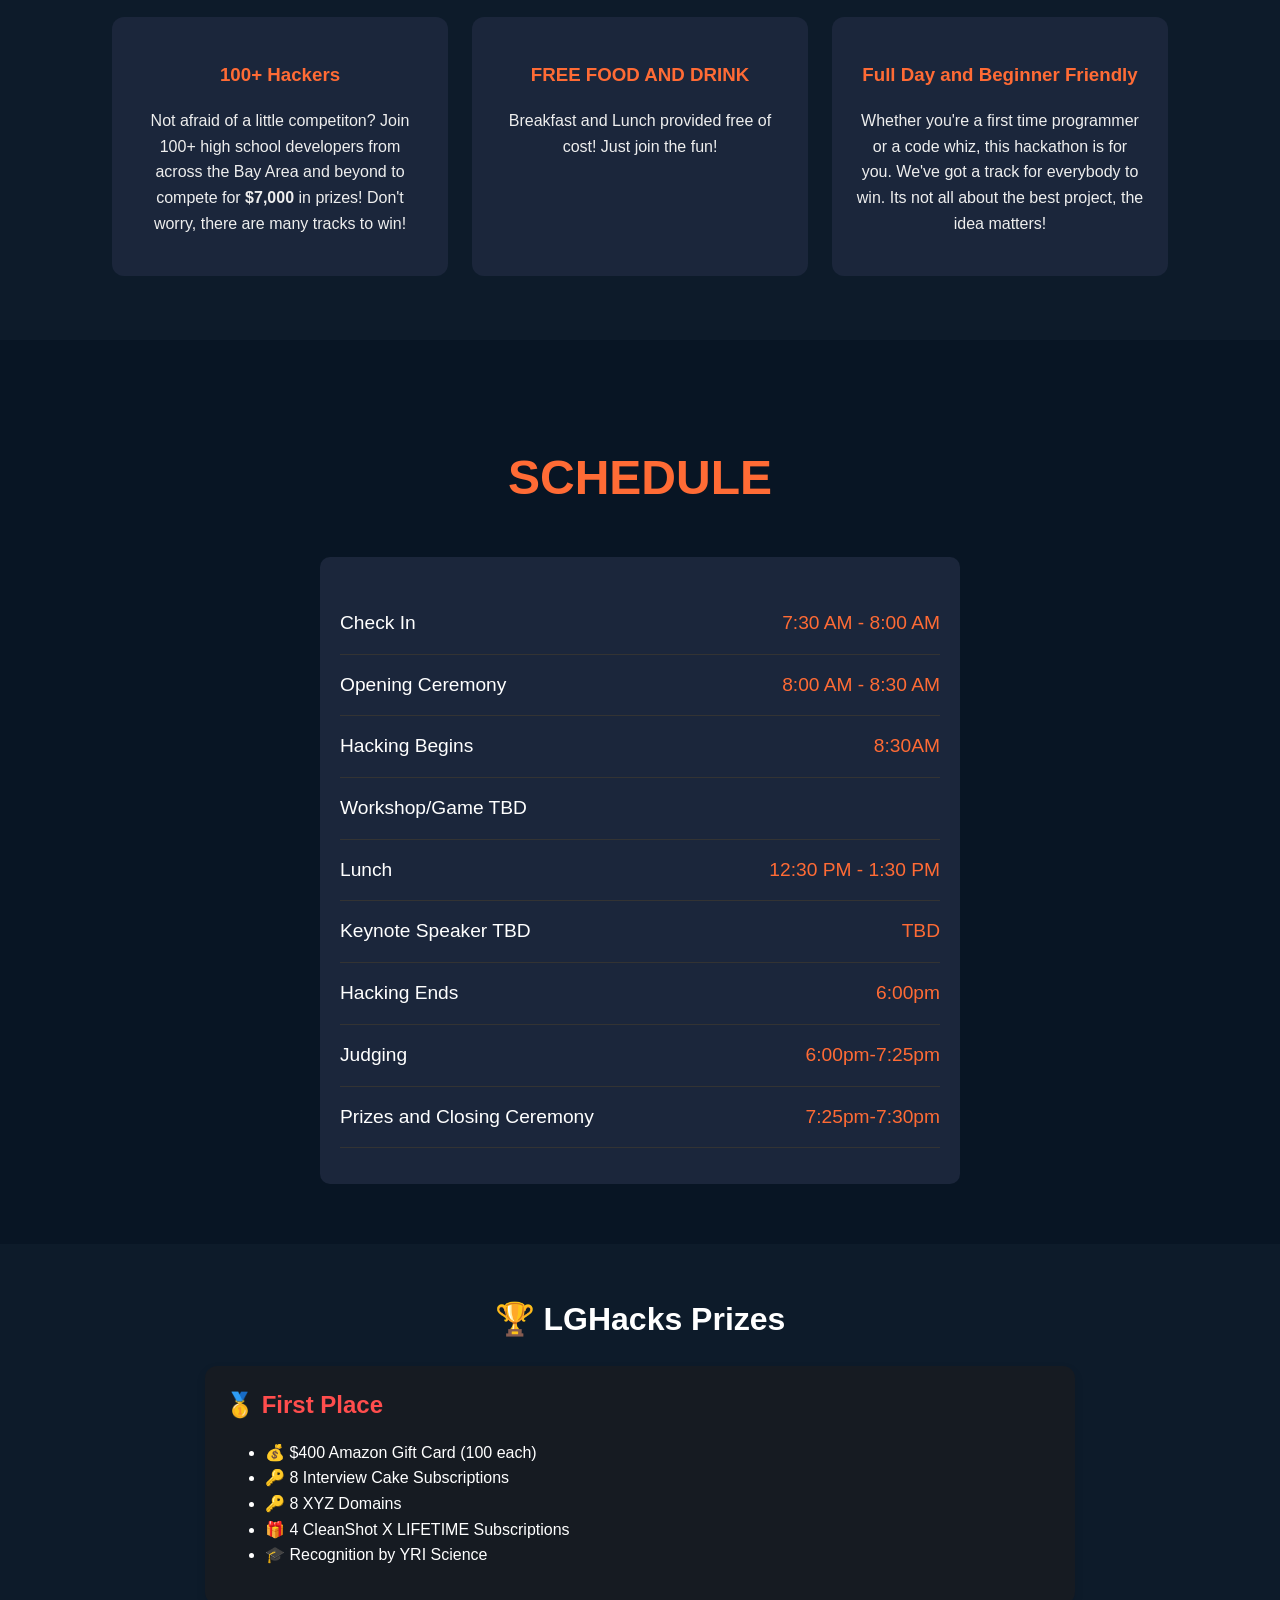
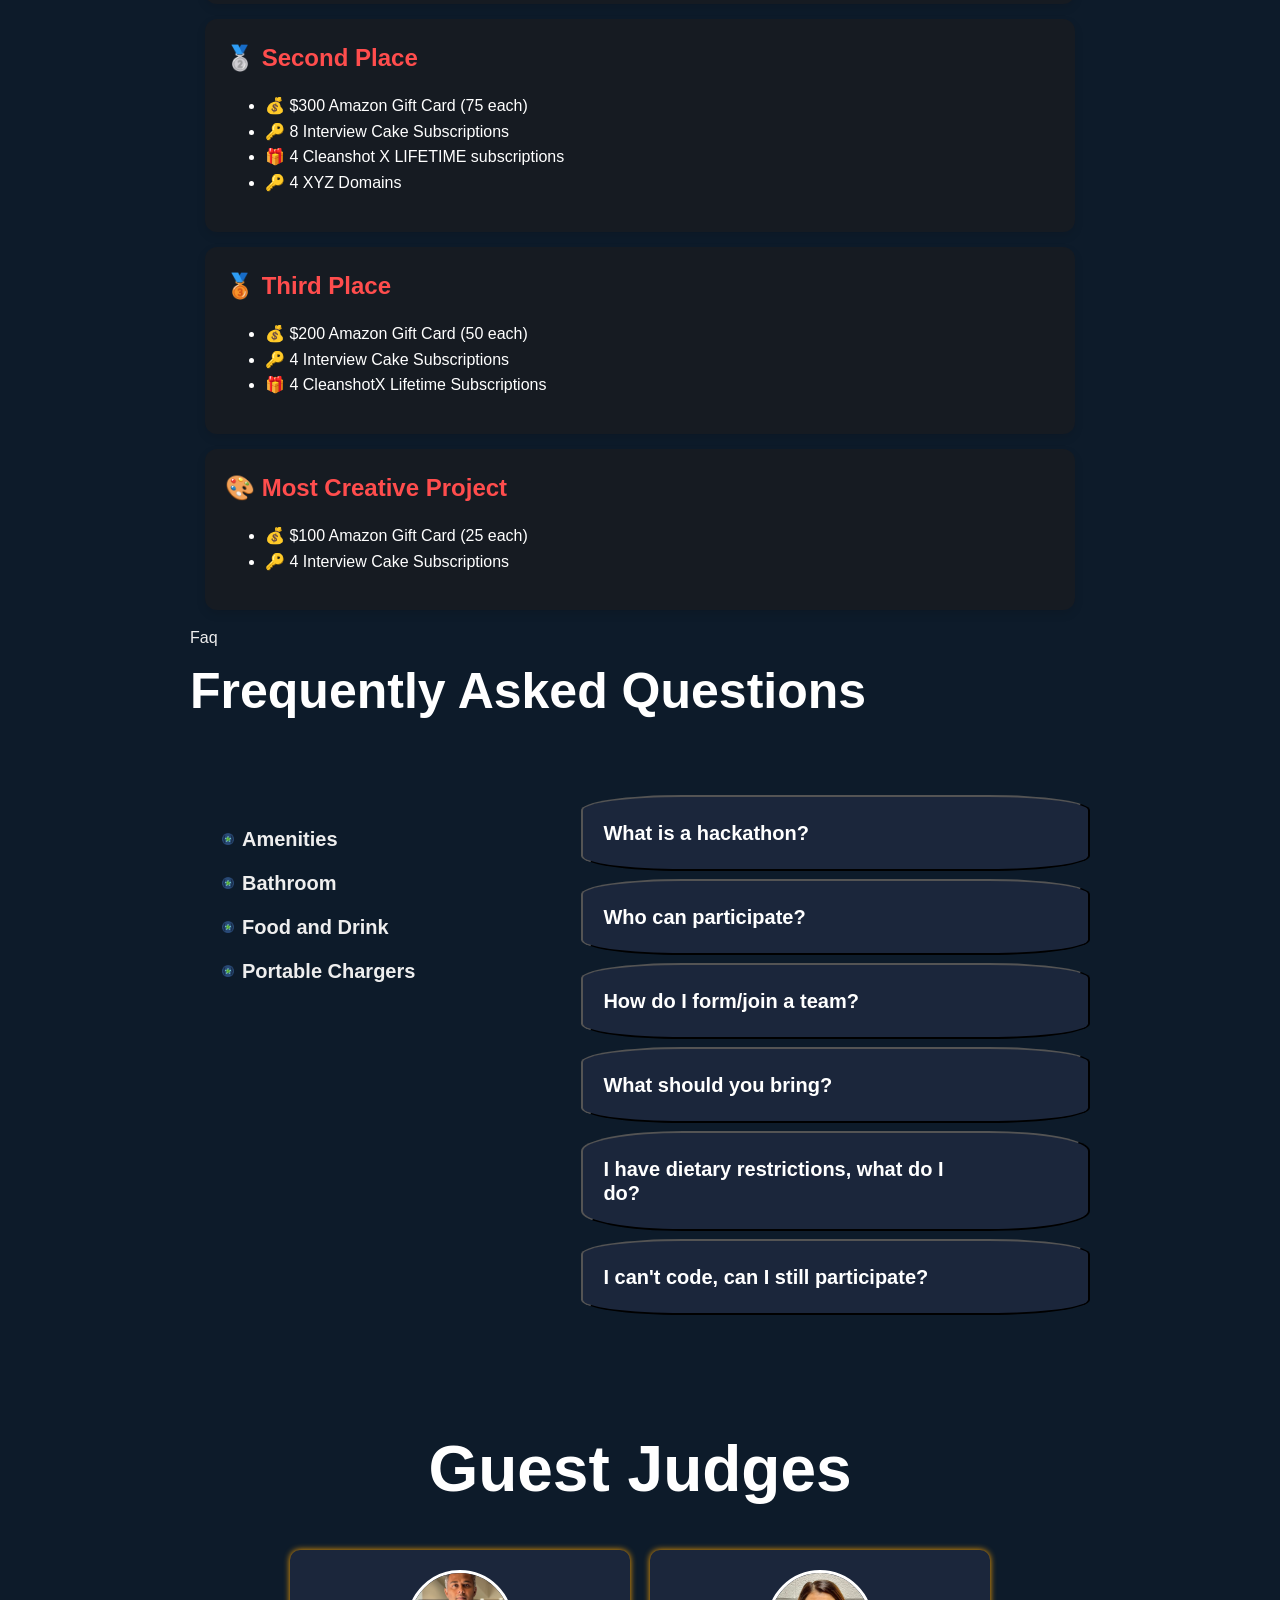
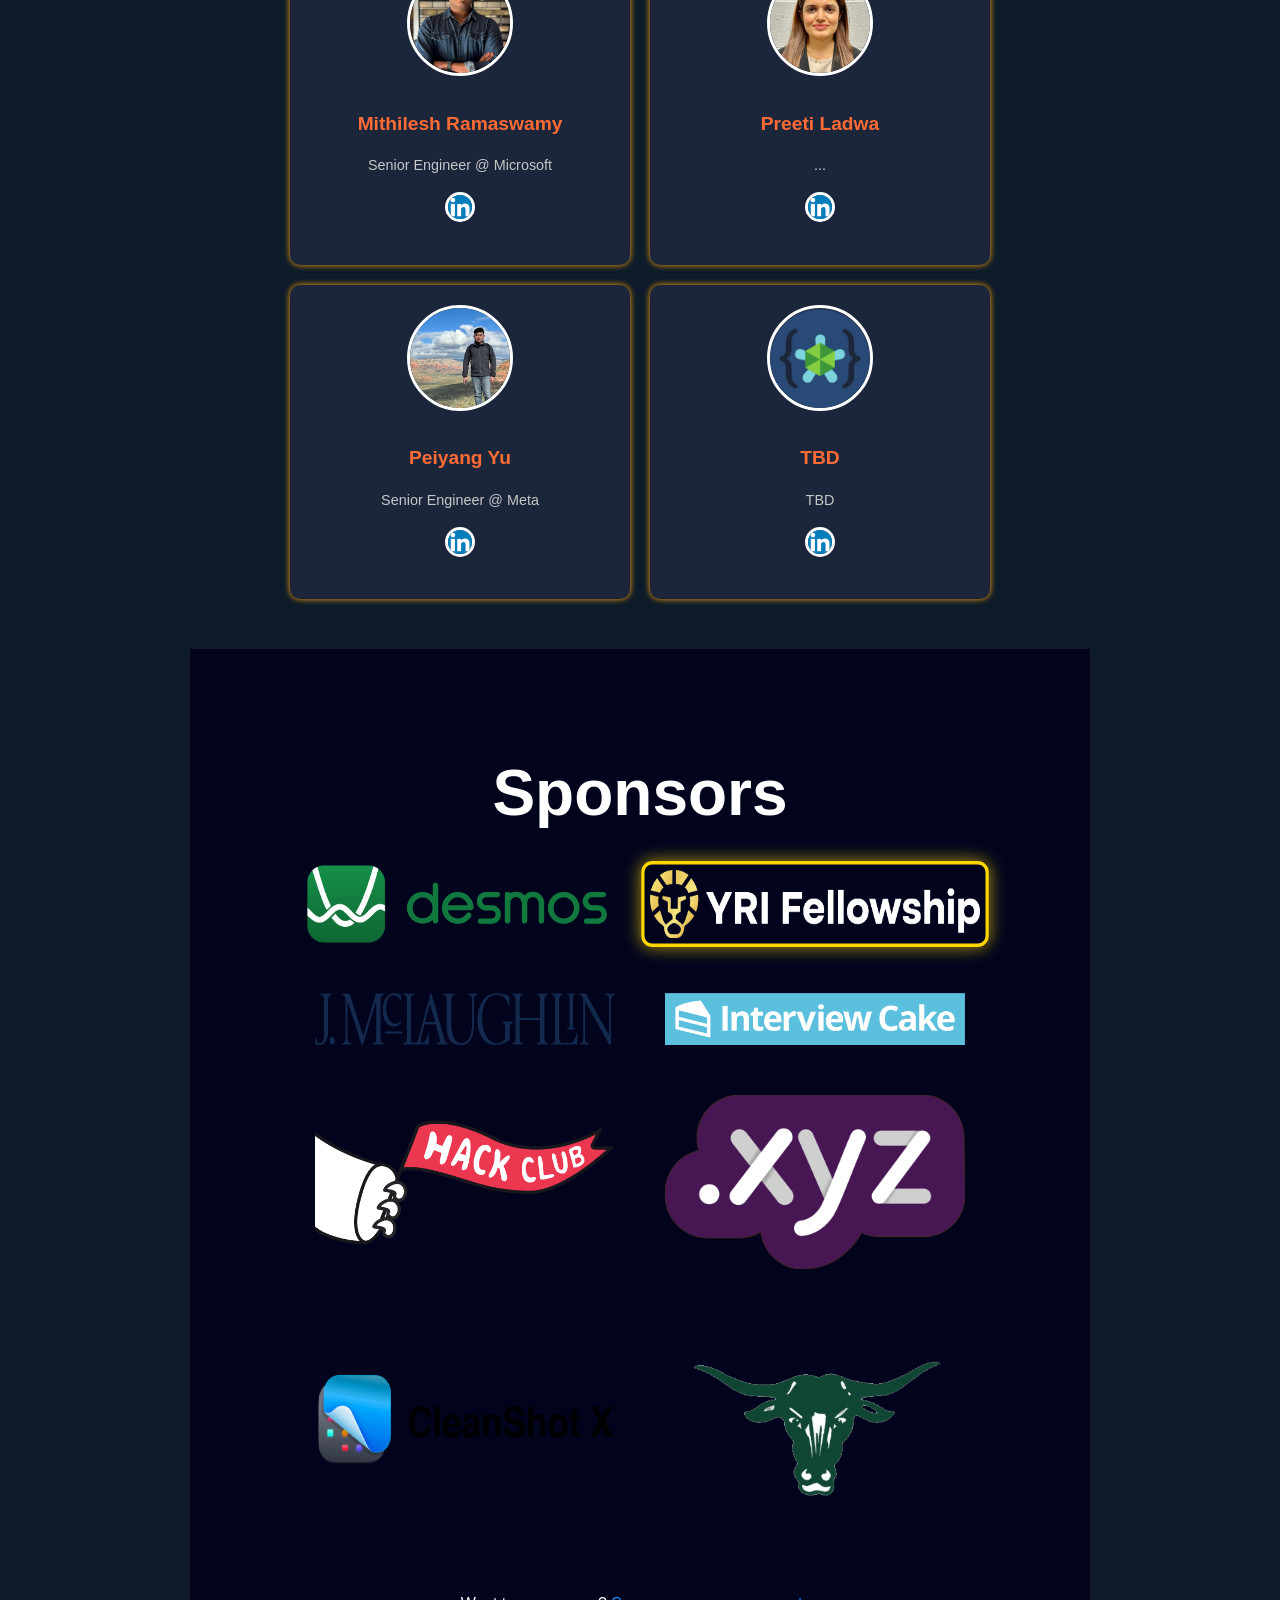
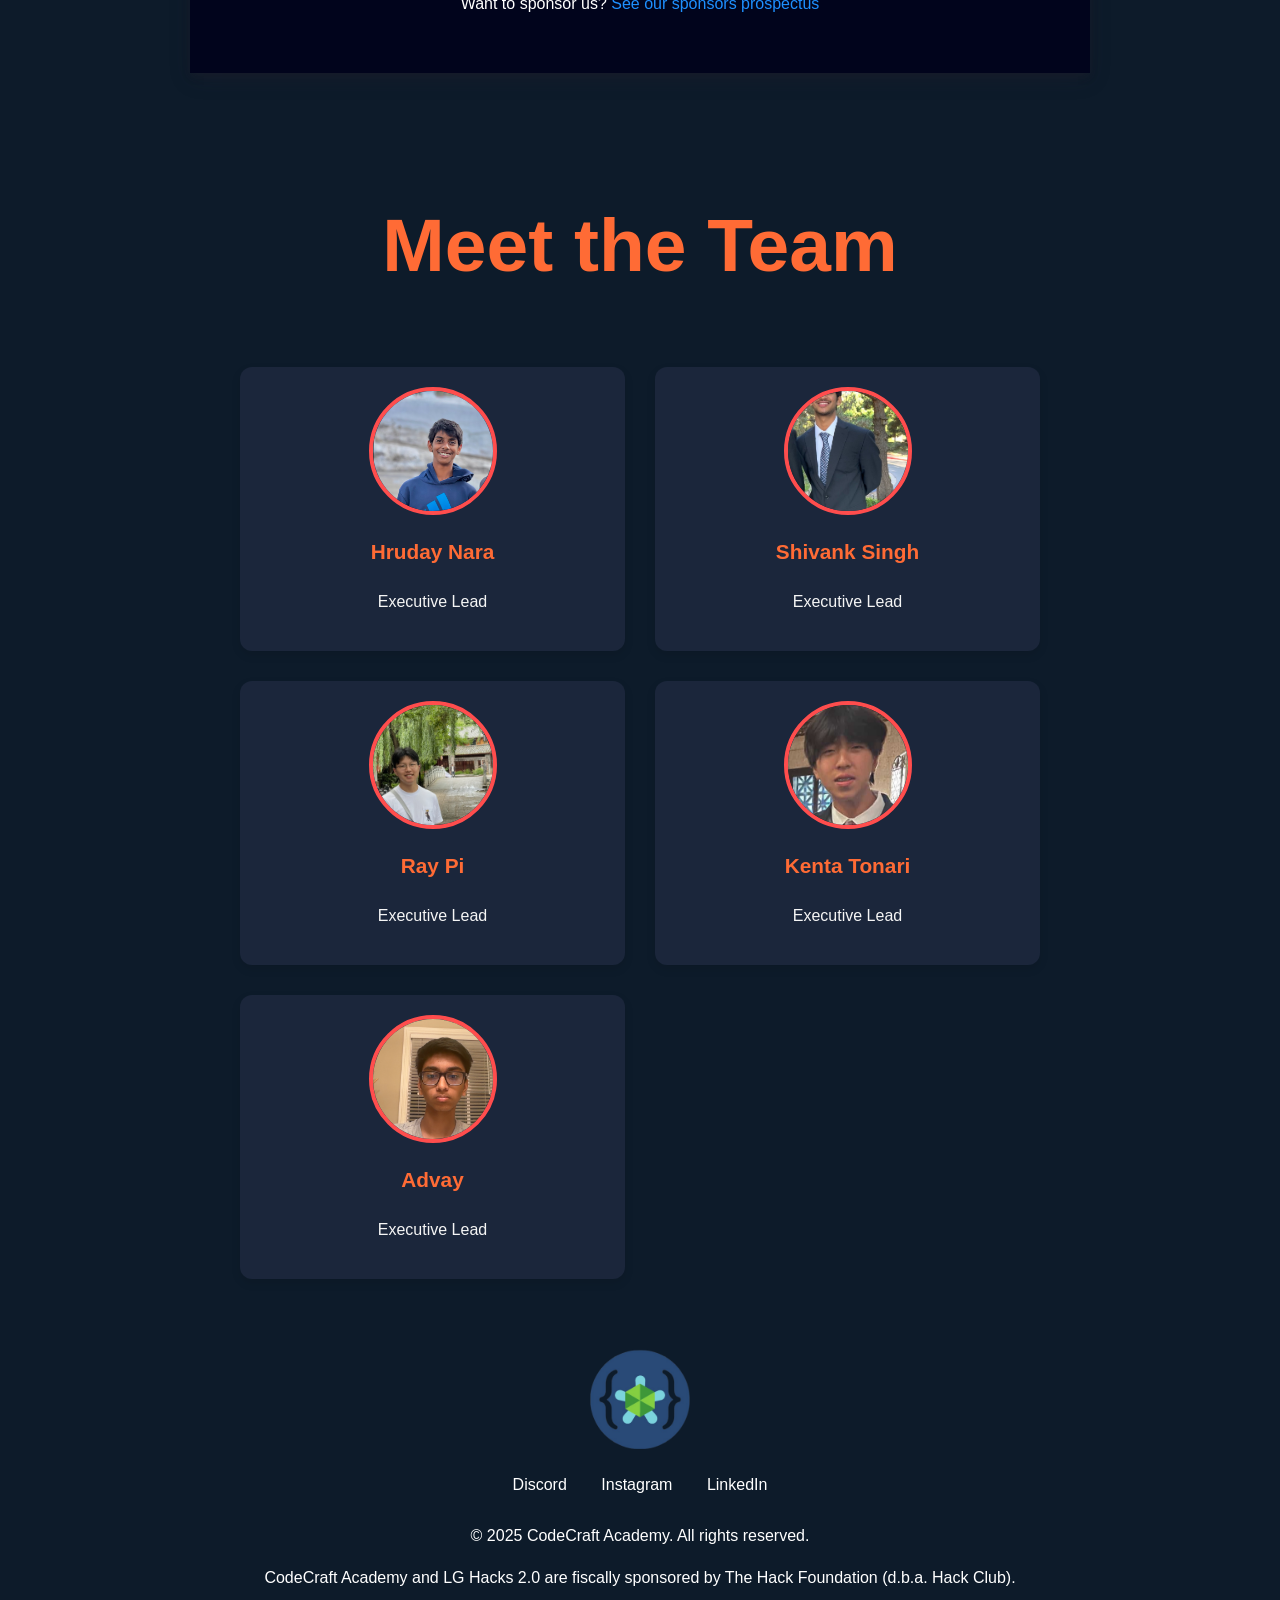
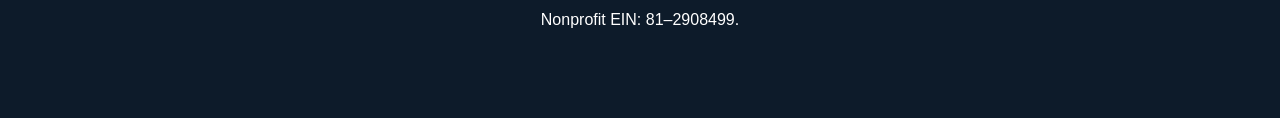
==== commit effb745f: "Update index.html" ====
--- a/index.html
+++ b/index.html
@@ -109,8 +109,8 @@
                 <div class="stat-label">Participants</div>
             </div>
             <div class="stat-item">
-                <div class="stat-number">50</div>
-                <div class="stat-label">Projects Built</div>
+                <div class="stat-number">60+</div>
+                <div class="stat-label">Open Source Projects Built</div>
             </div>
         </div>
         <!-- End Stats Section -->
@@ -878,3 +878,4 @@
 
 
 
+
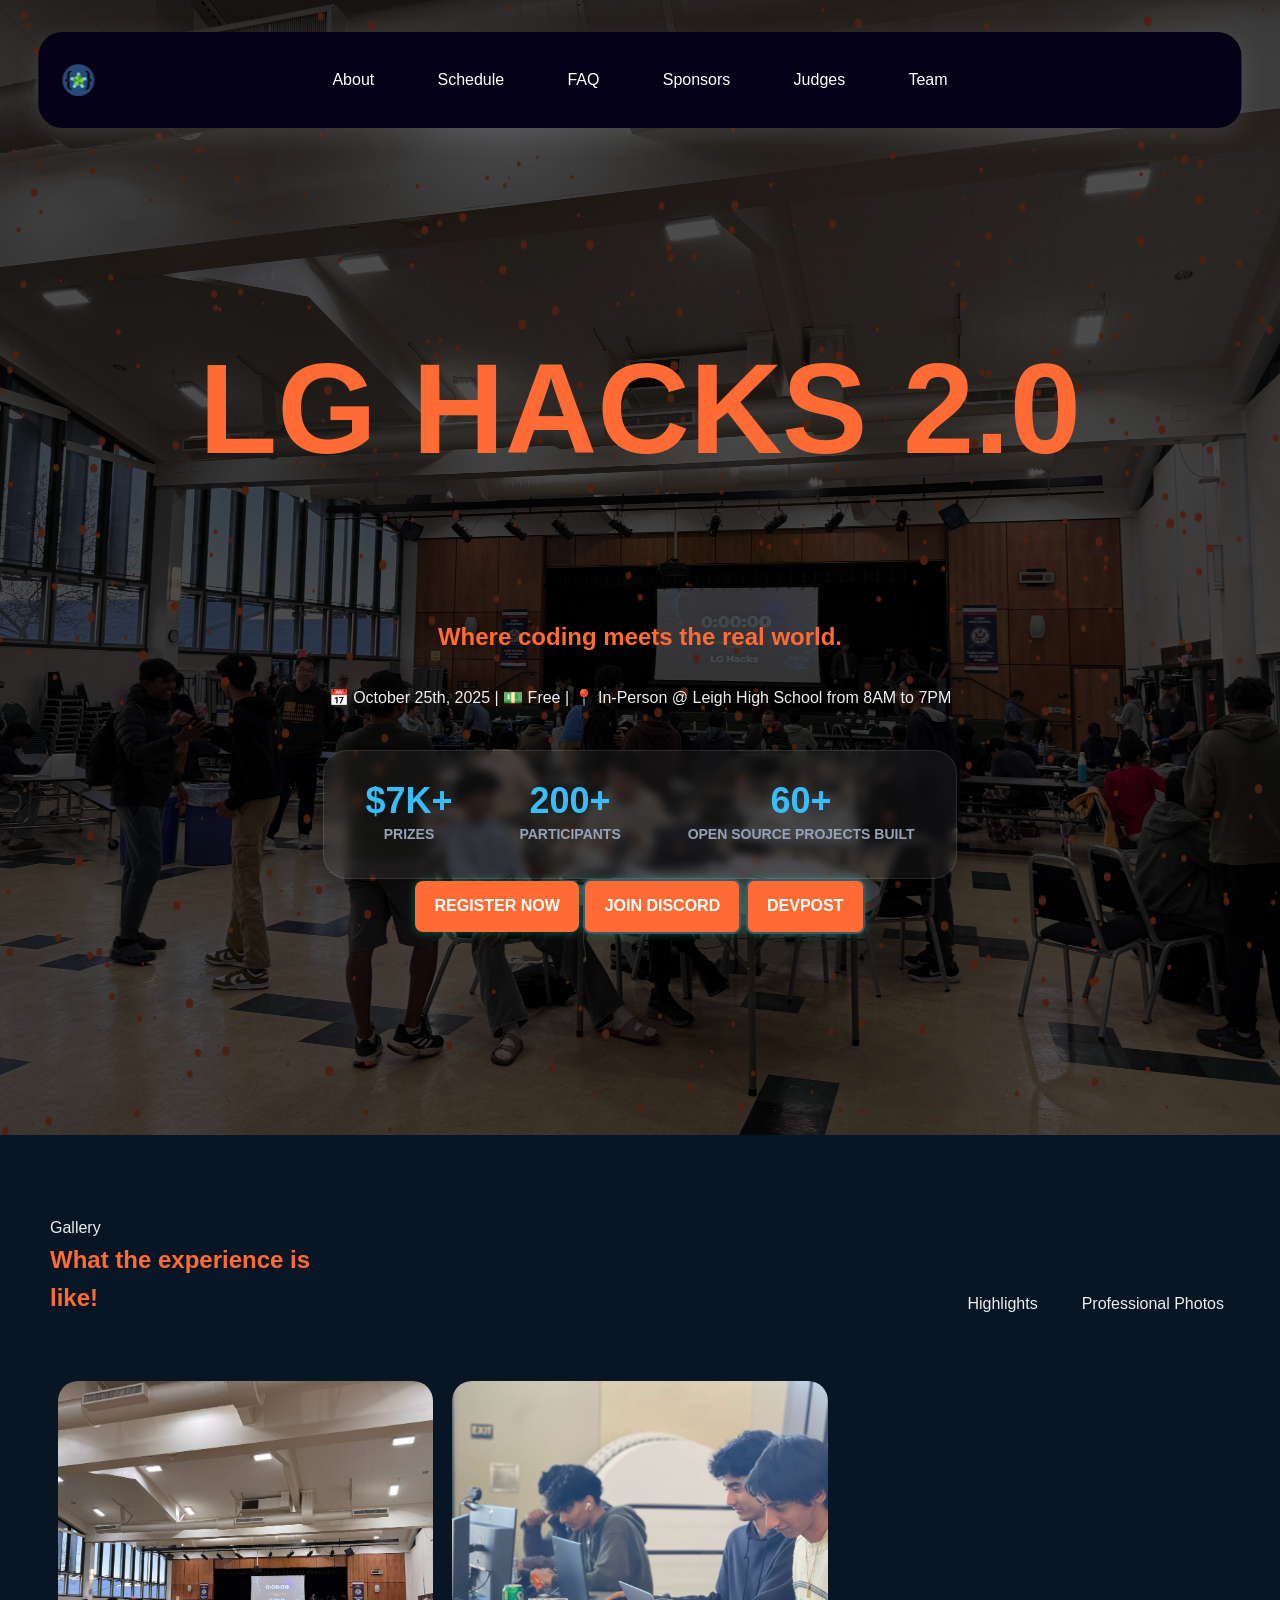
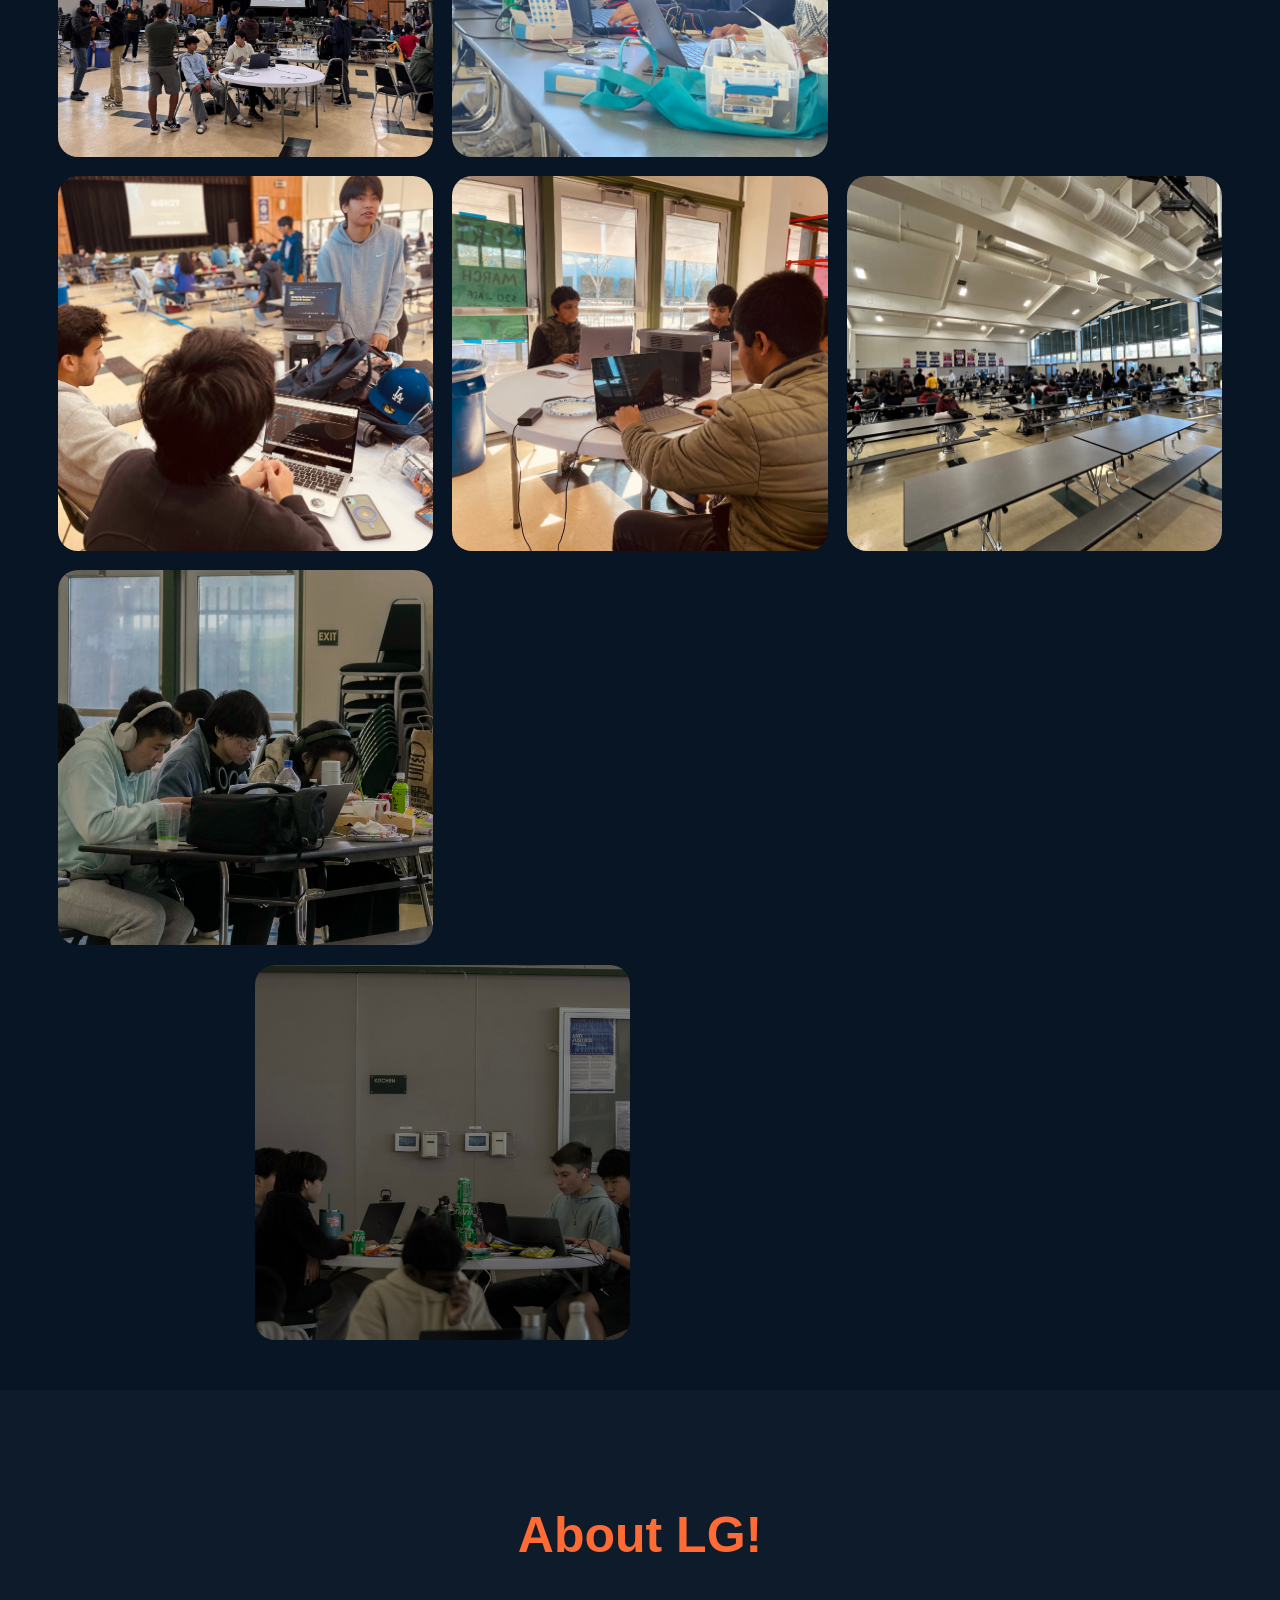
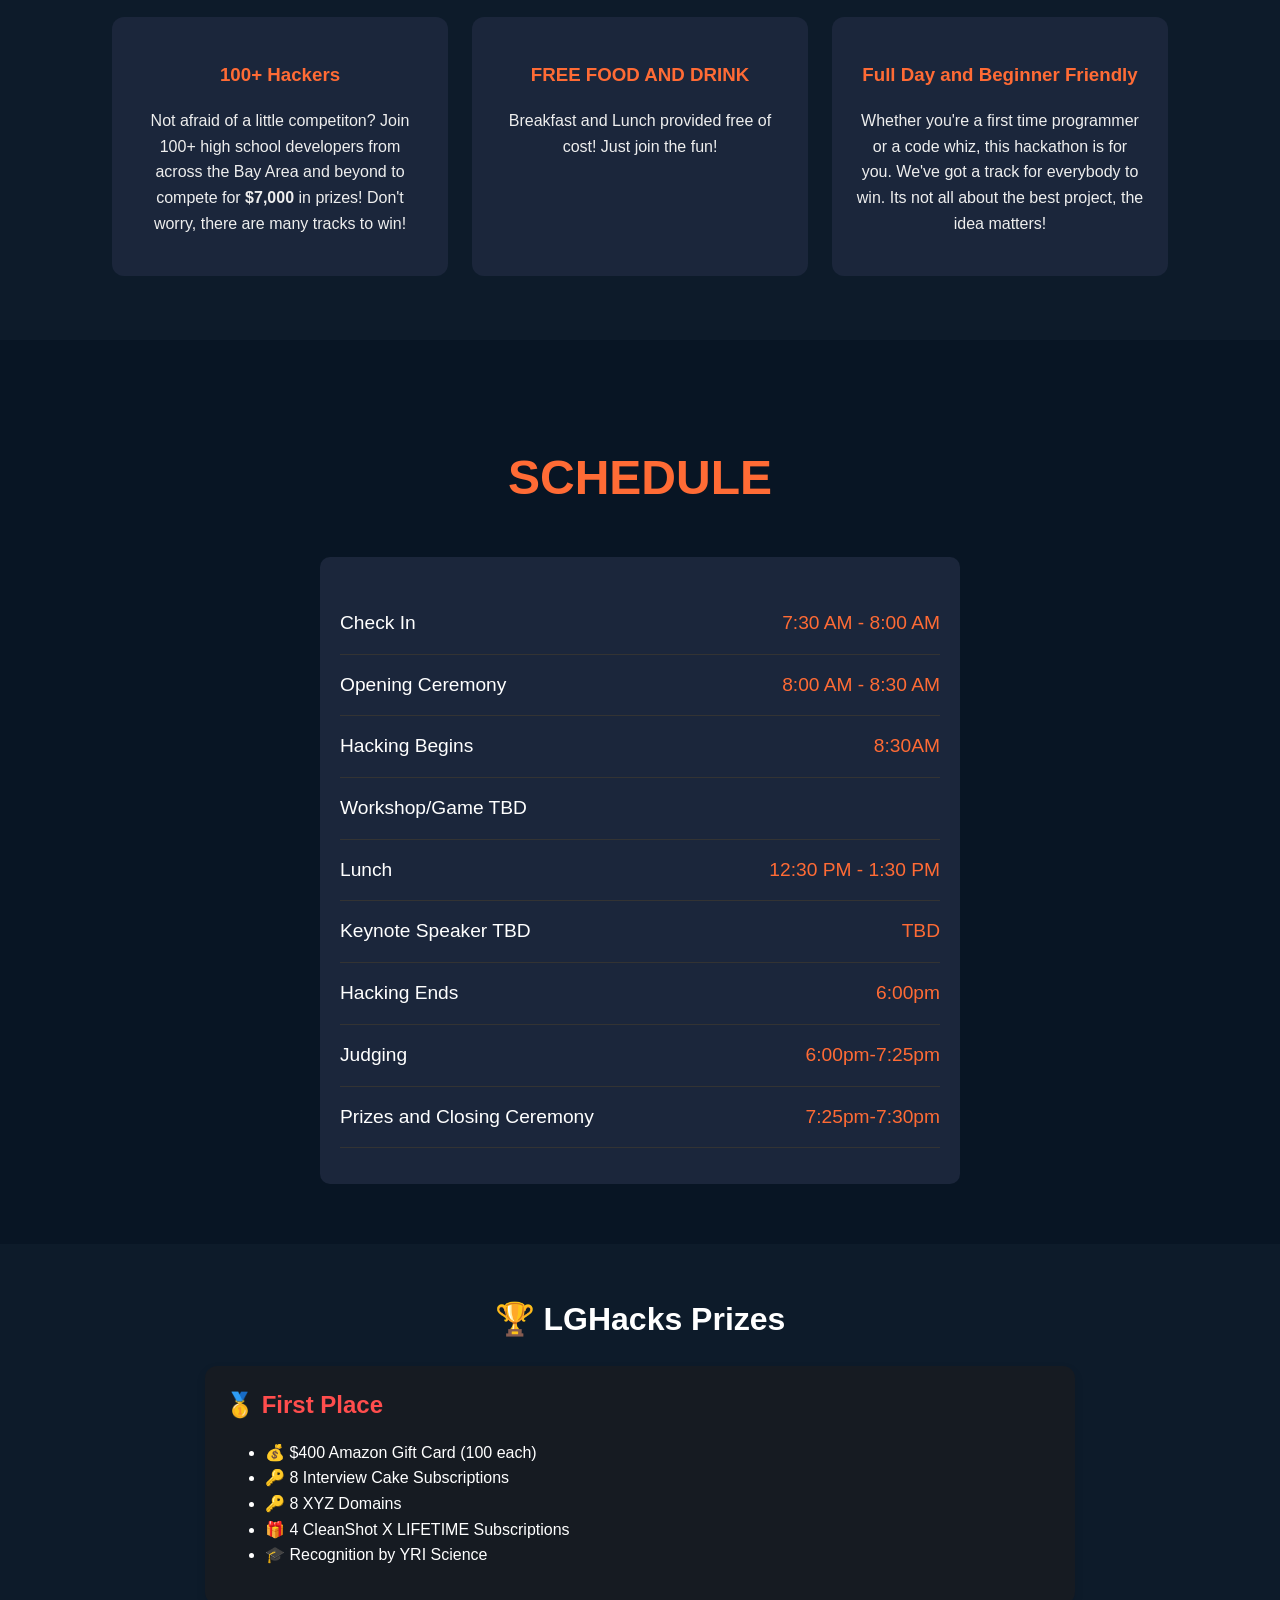
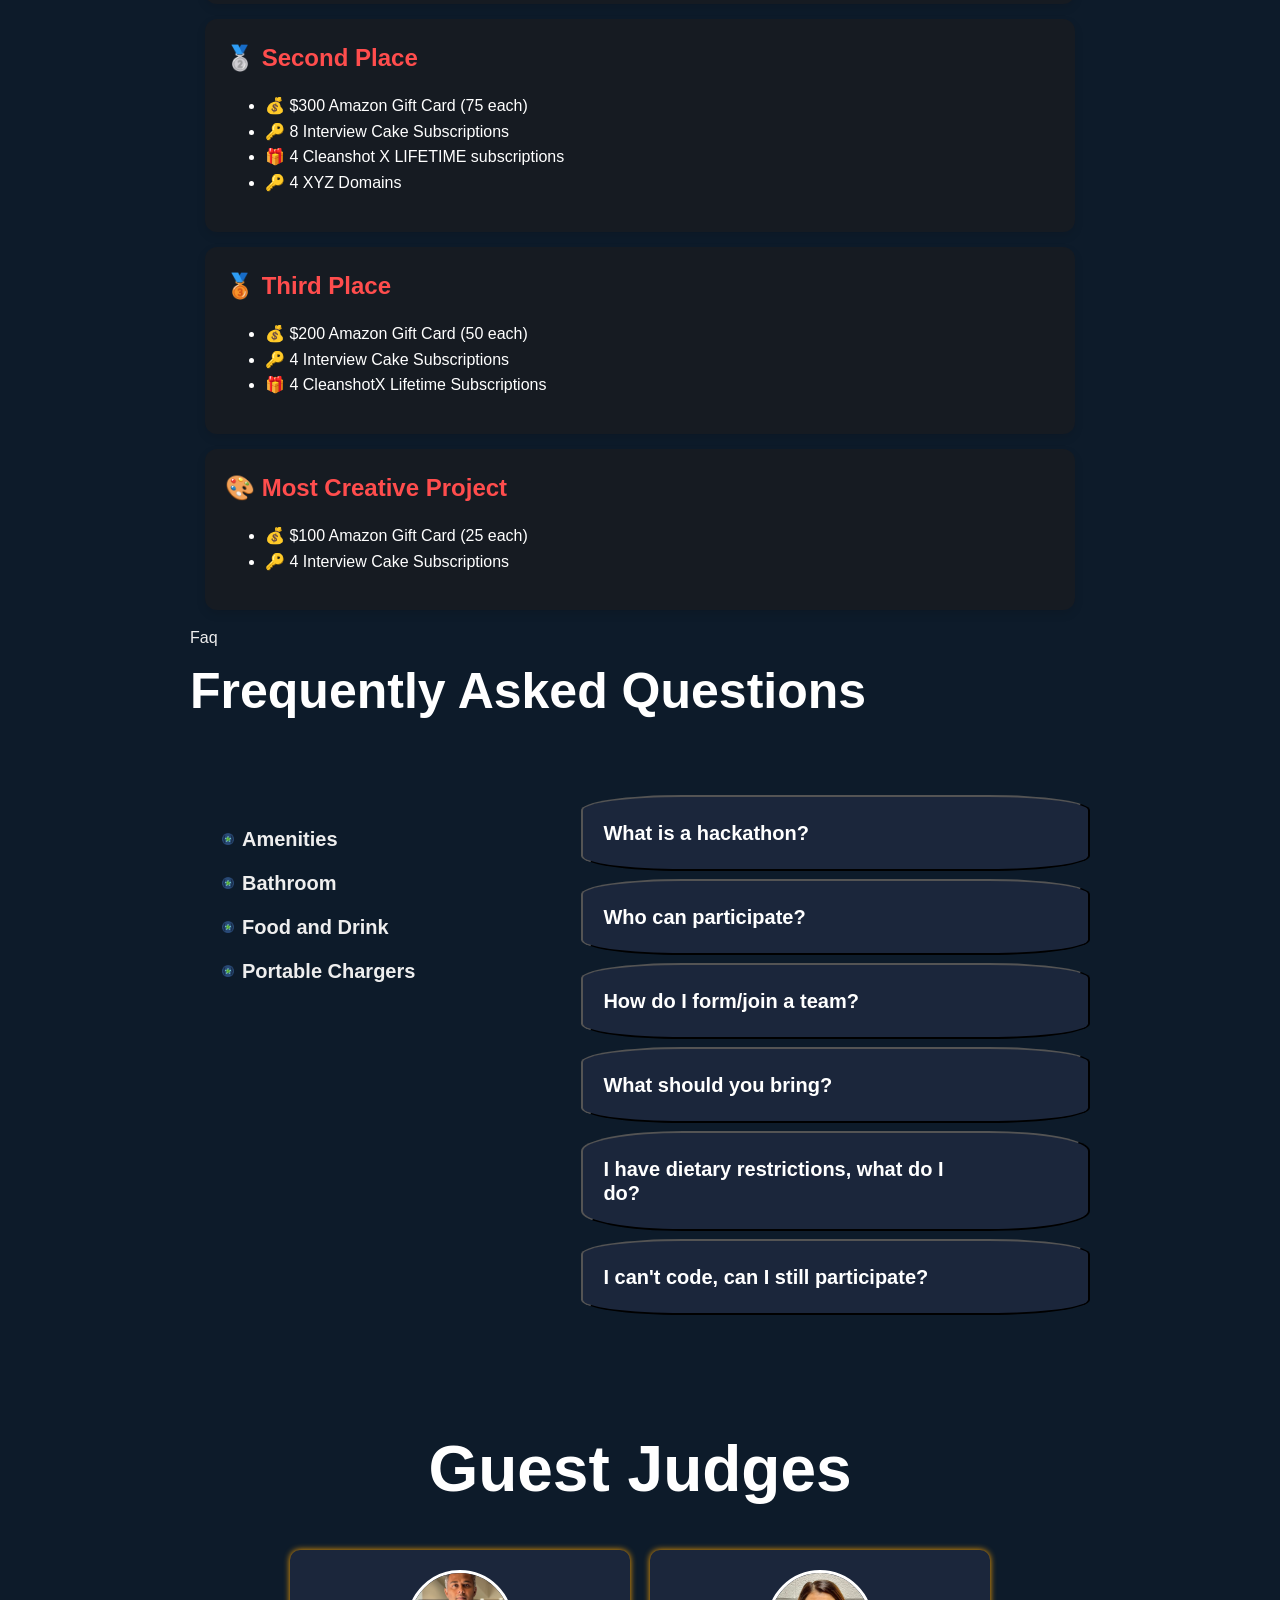
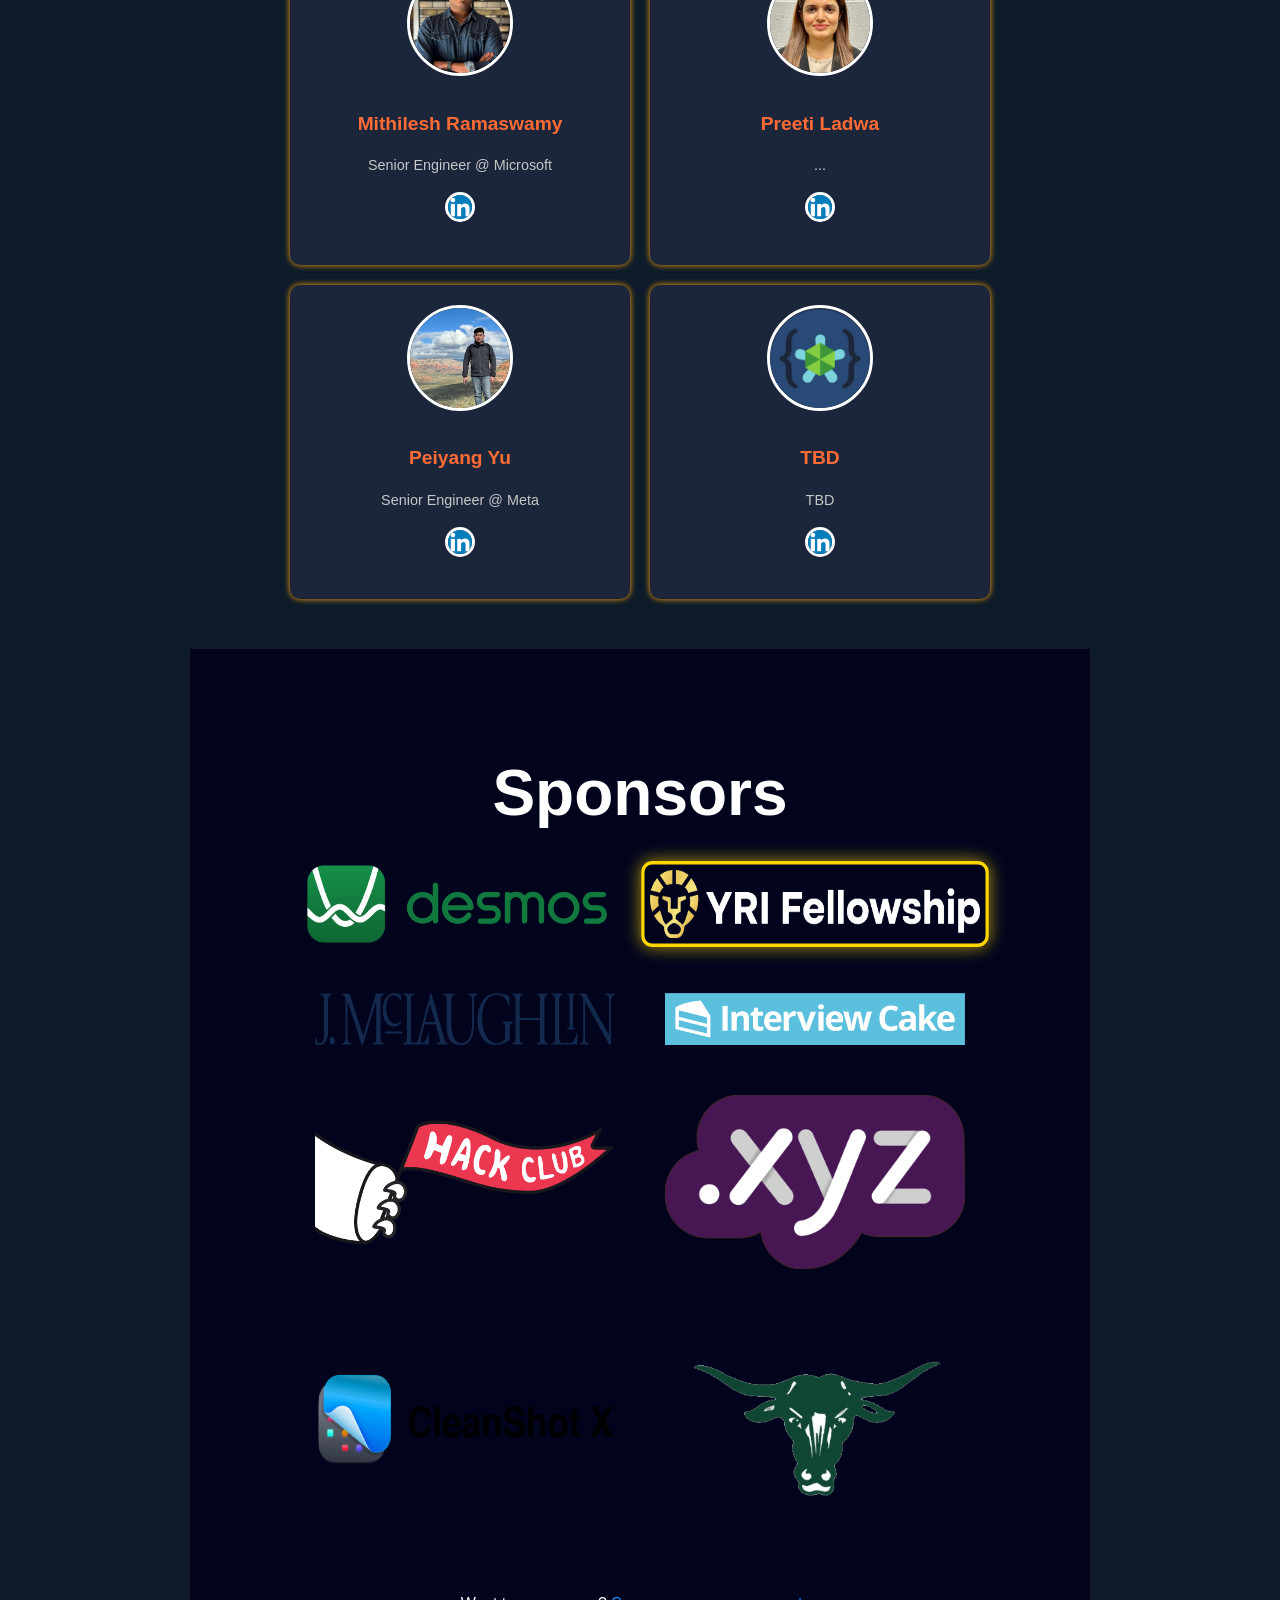
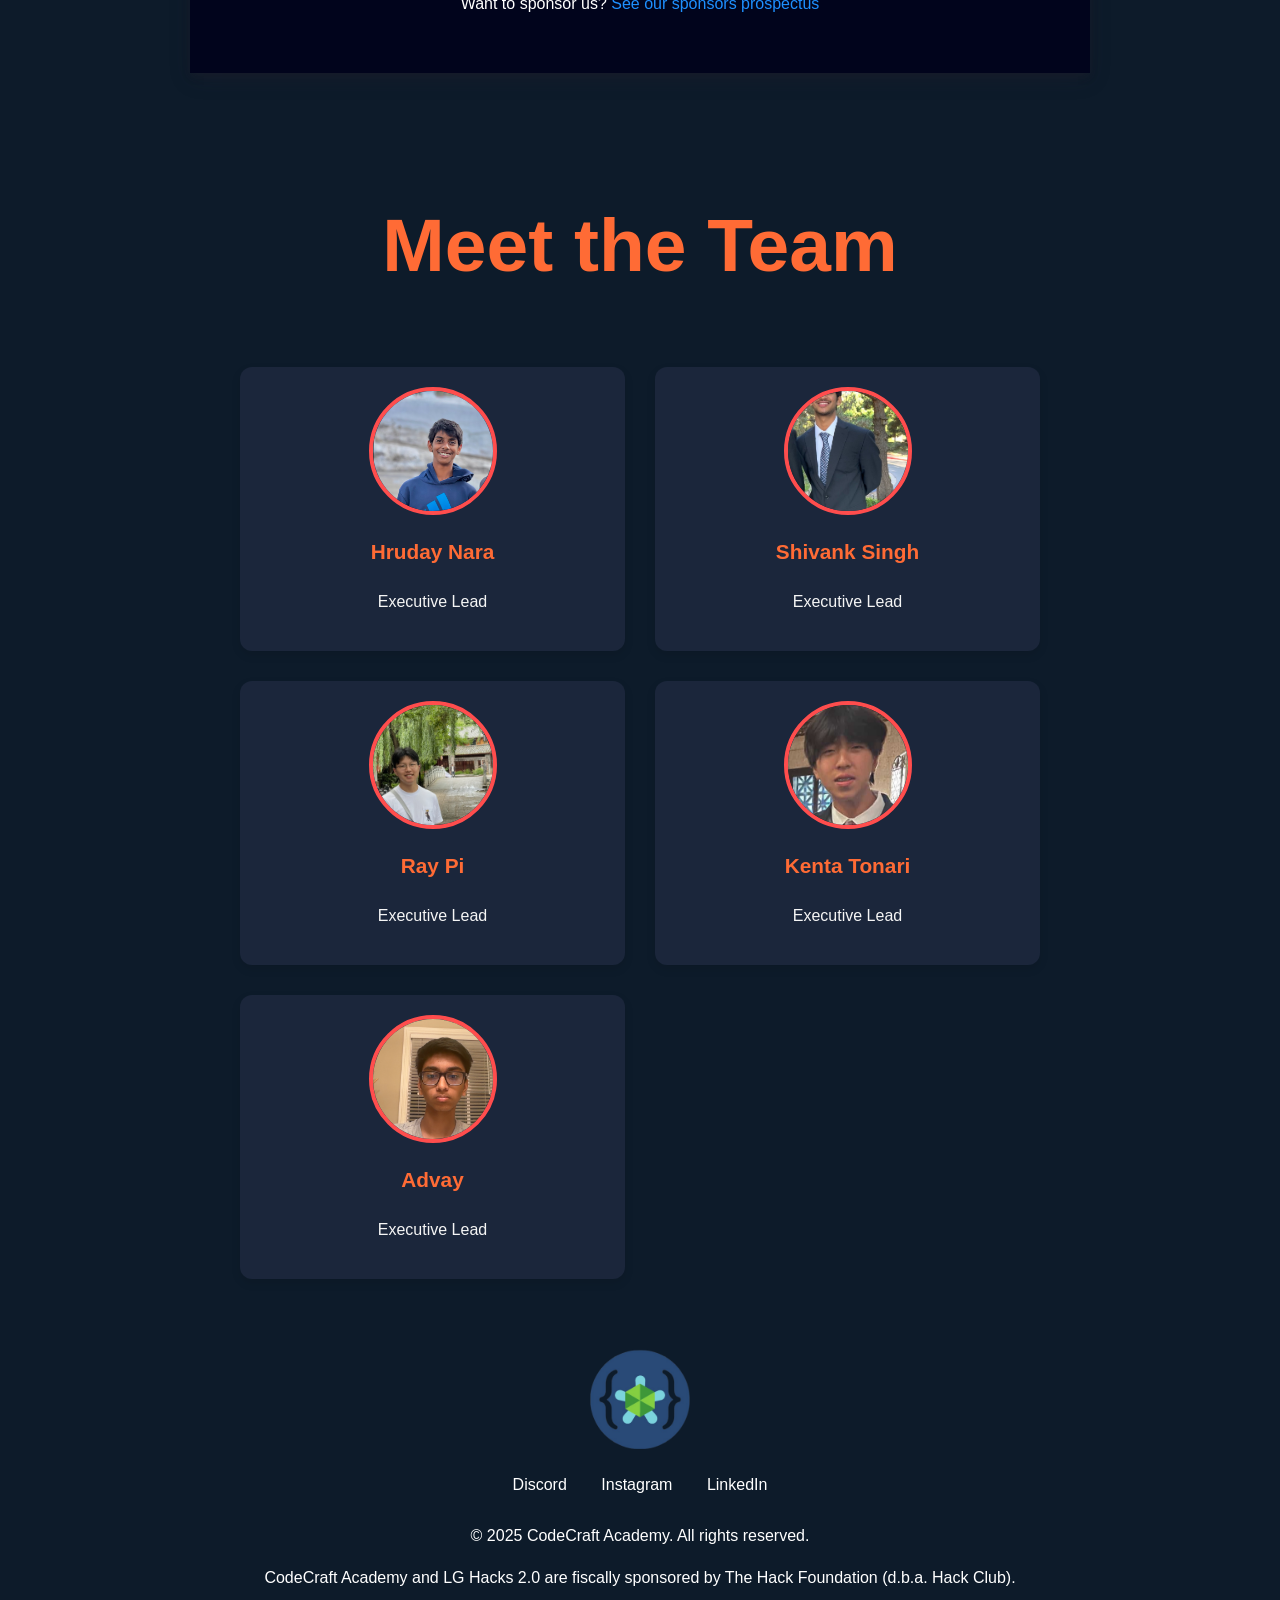
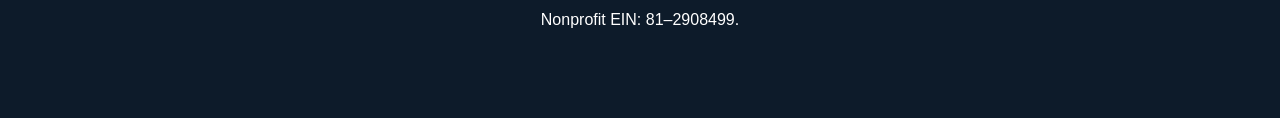
==== commit 55f8ca67: "Update index.html" ====
--- a/index.html
+++ b/index.html
@@ -69,10 +69,12 @@
             </div>
         </nav>
         <div class="cs-contact-group">
+          <!--
             <a href="tel:+16693361777" class="cs-phone">
                 <img class="cs-phone-icon" src="https://csimg.nyc3.cdn.digitaloceanspaces.com/Icons/phone-1a.svg" alt="logo" width="24" height="24" aria-hidden="true" decoding="async">
                 +1 6693361777
             </a>
+          -->
             <div class="cs-social">
 
                 <a href="https://discord.gg/HUbd4eHVpt" class="cs-social-link">
@@ -80,6 +82,9 @@
                 </a>
                 <a href="https://www.instagram.com/lghacks/" class="cs-social-link">
                     <img class="cs-social-icon" src="https://csimg.nyc3.cdn.digitaloceanspaces.com/Images/Icons/instagram1a.svg" alt="logo" width="12" height="12" aria-hidden="true" decoding="async">
+                </a>
+                <a href="https://github.com/EpicCoder1234/EpicCoder1234.github.io/" class="cs-social-link">
+                    <img class="cs-social-icon" src="github.png" alt="logo" width="12" height="12" aria-hidden="true" decoding="async">
                 </a>
             </div>
         </div>
@@ -879,3 +884,4 @@
 
 
 
+
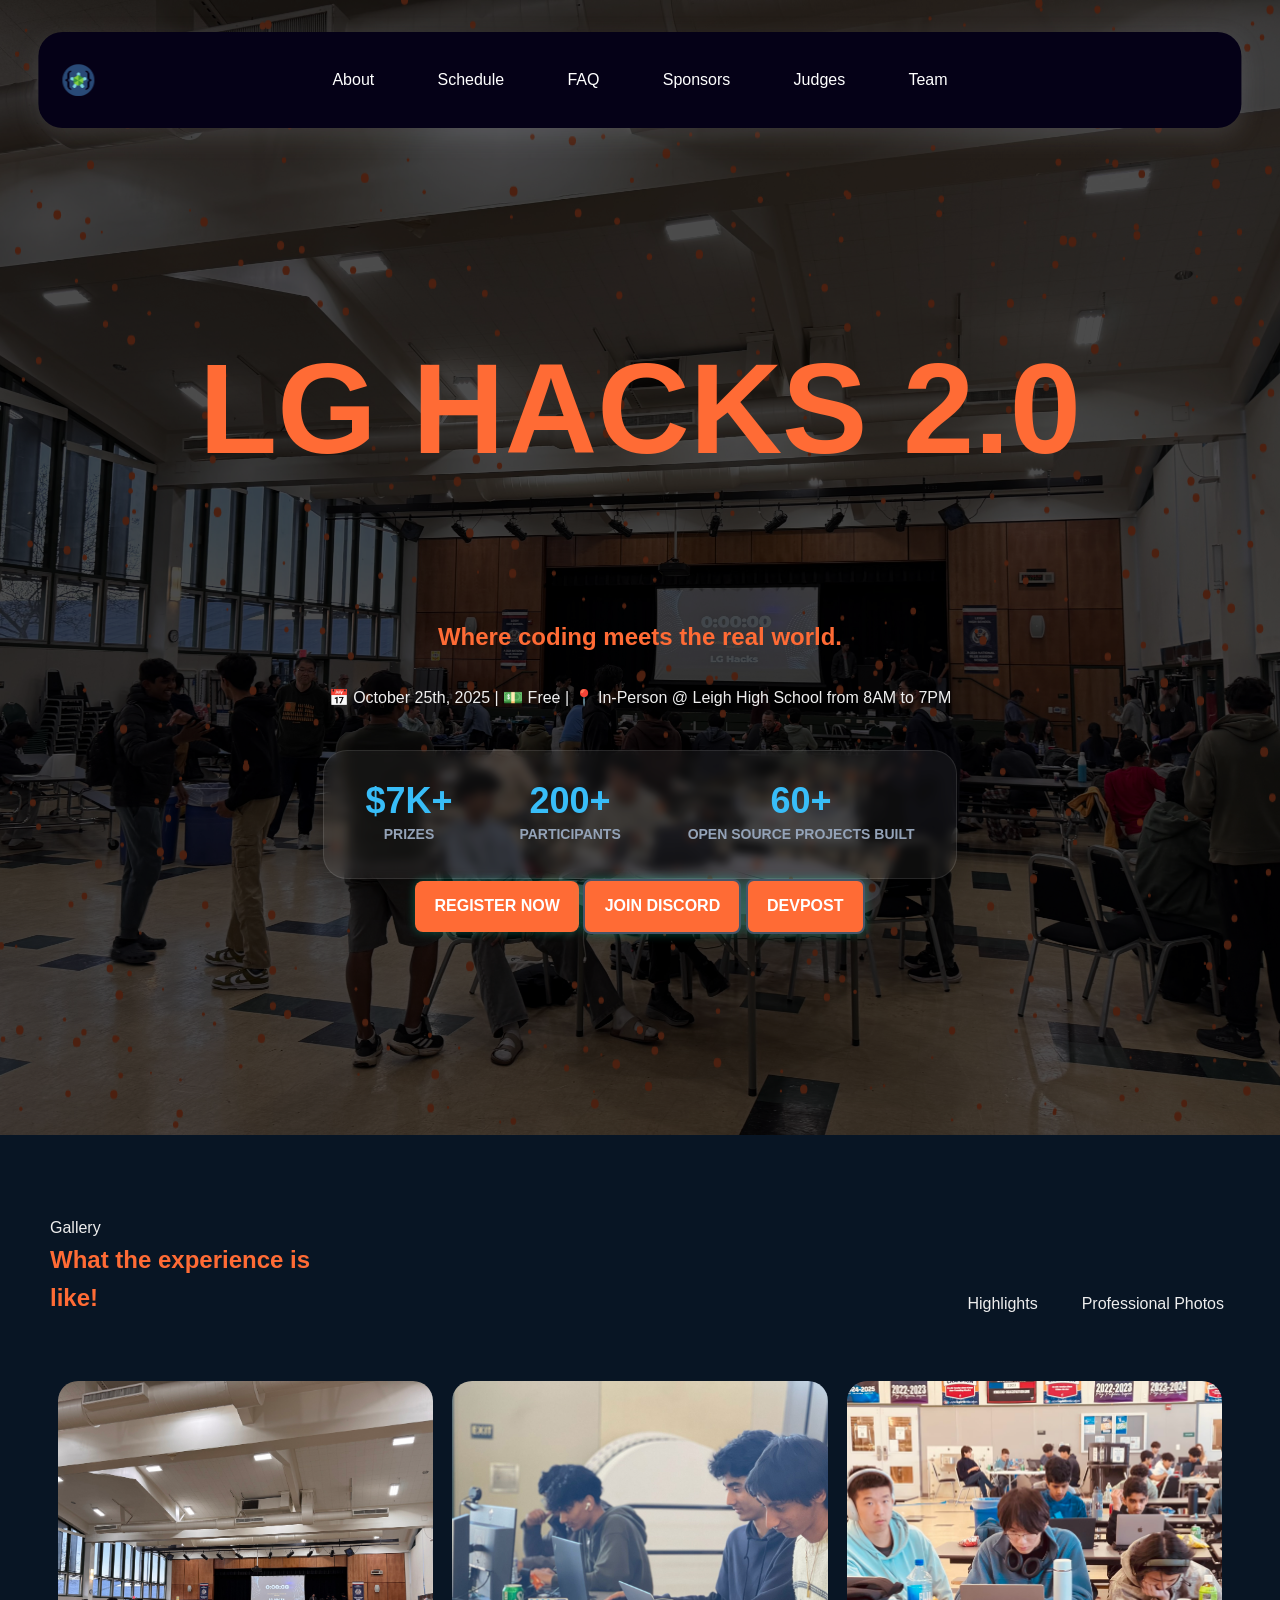
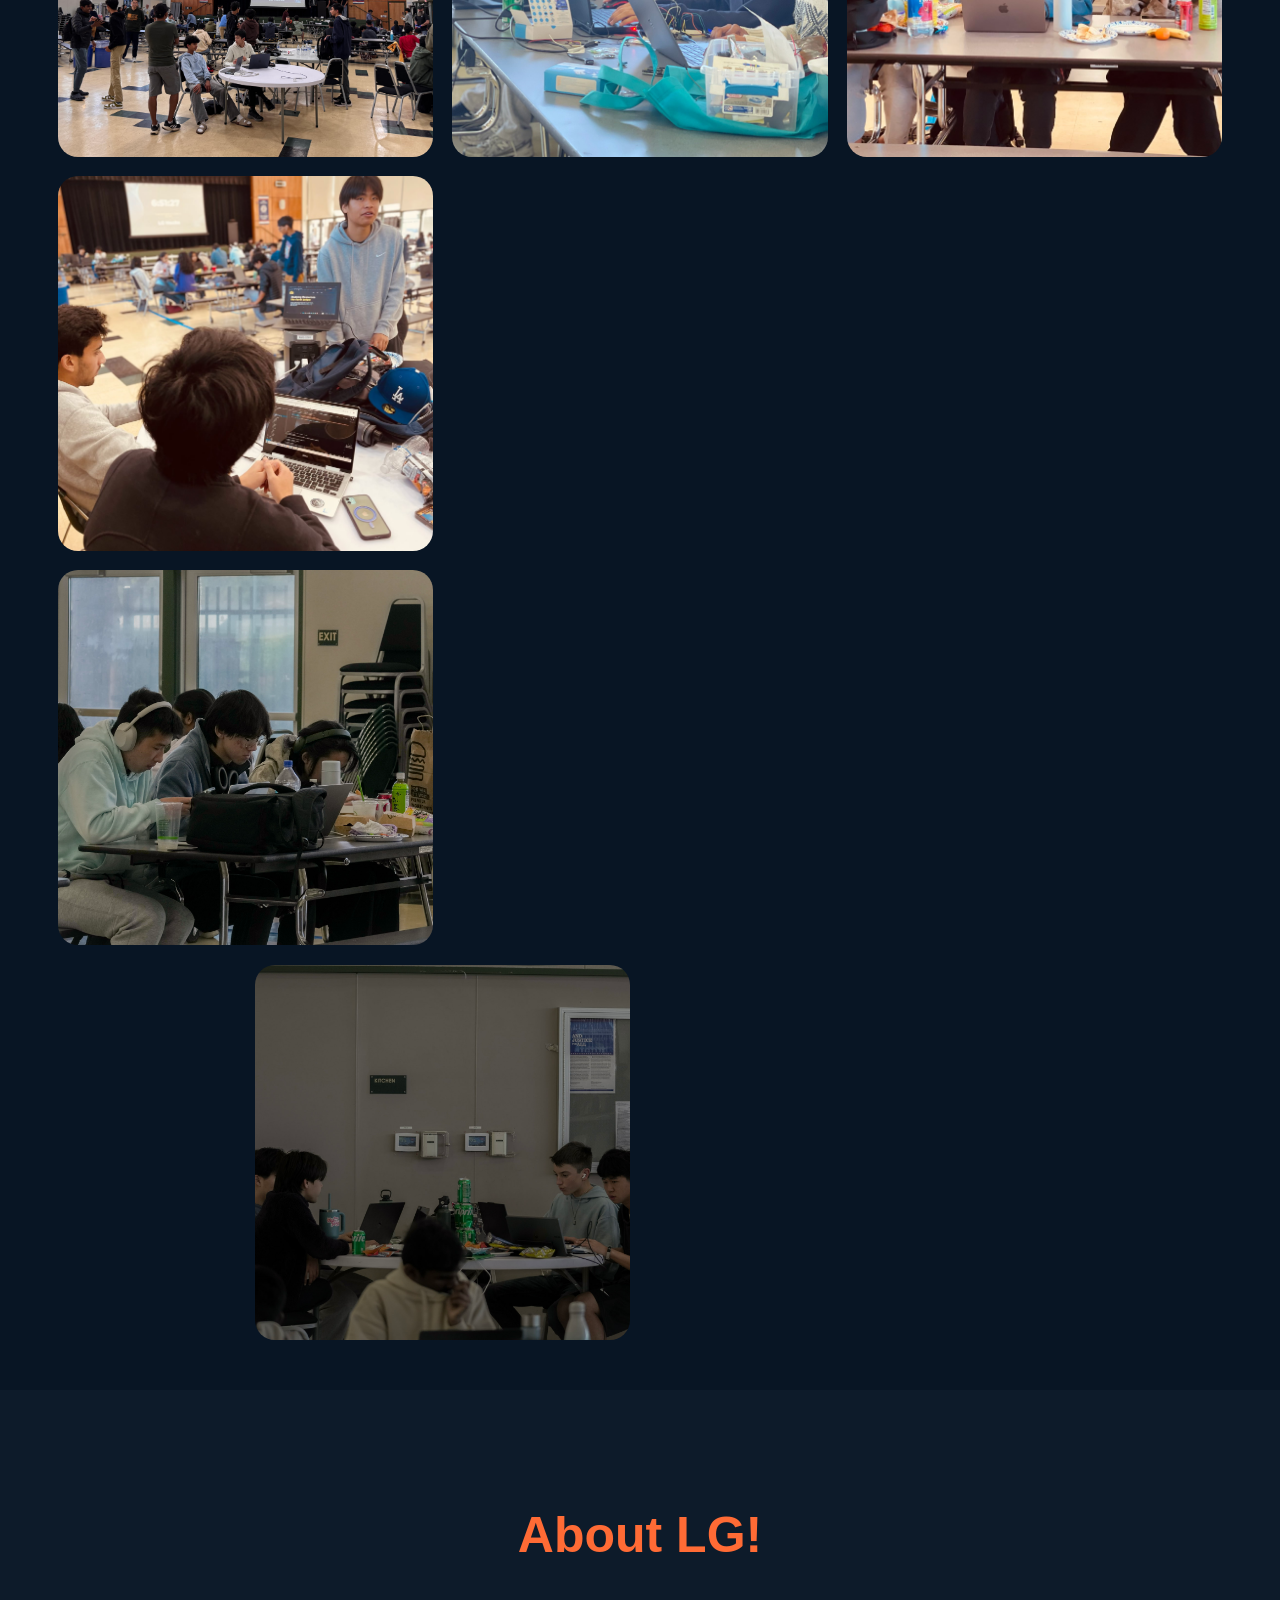
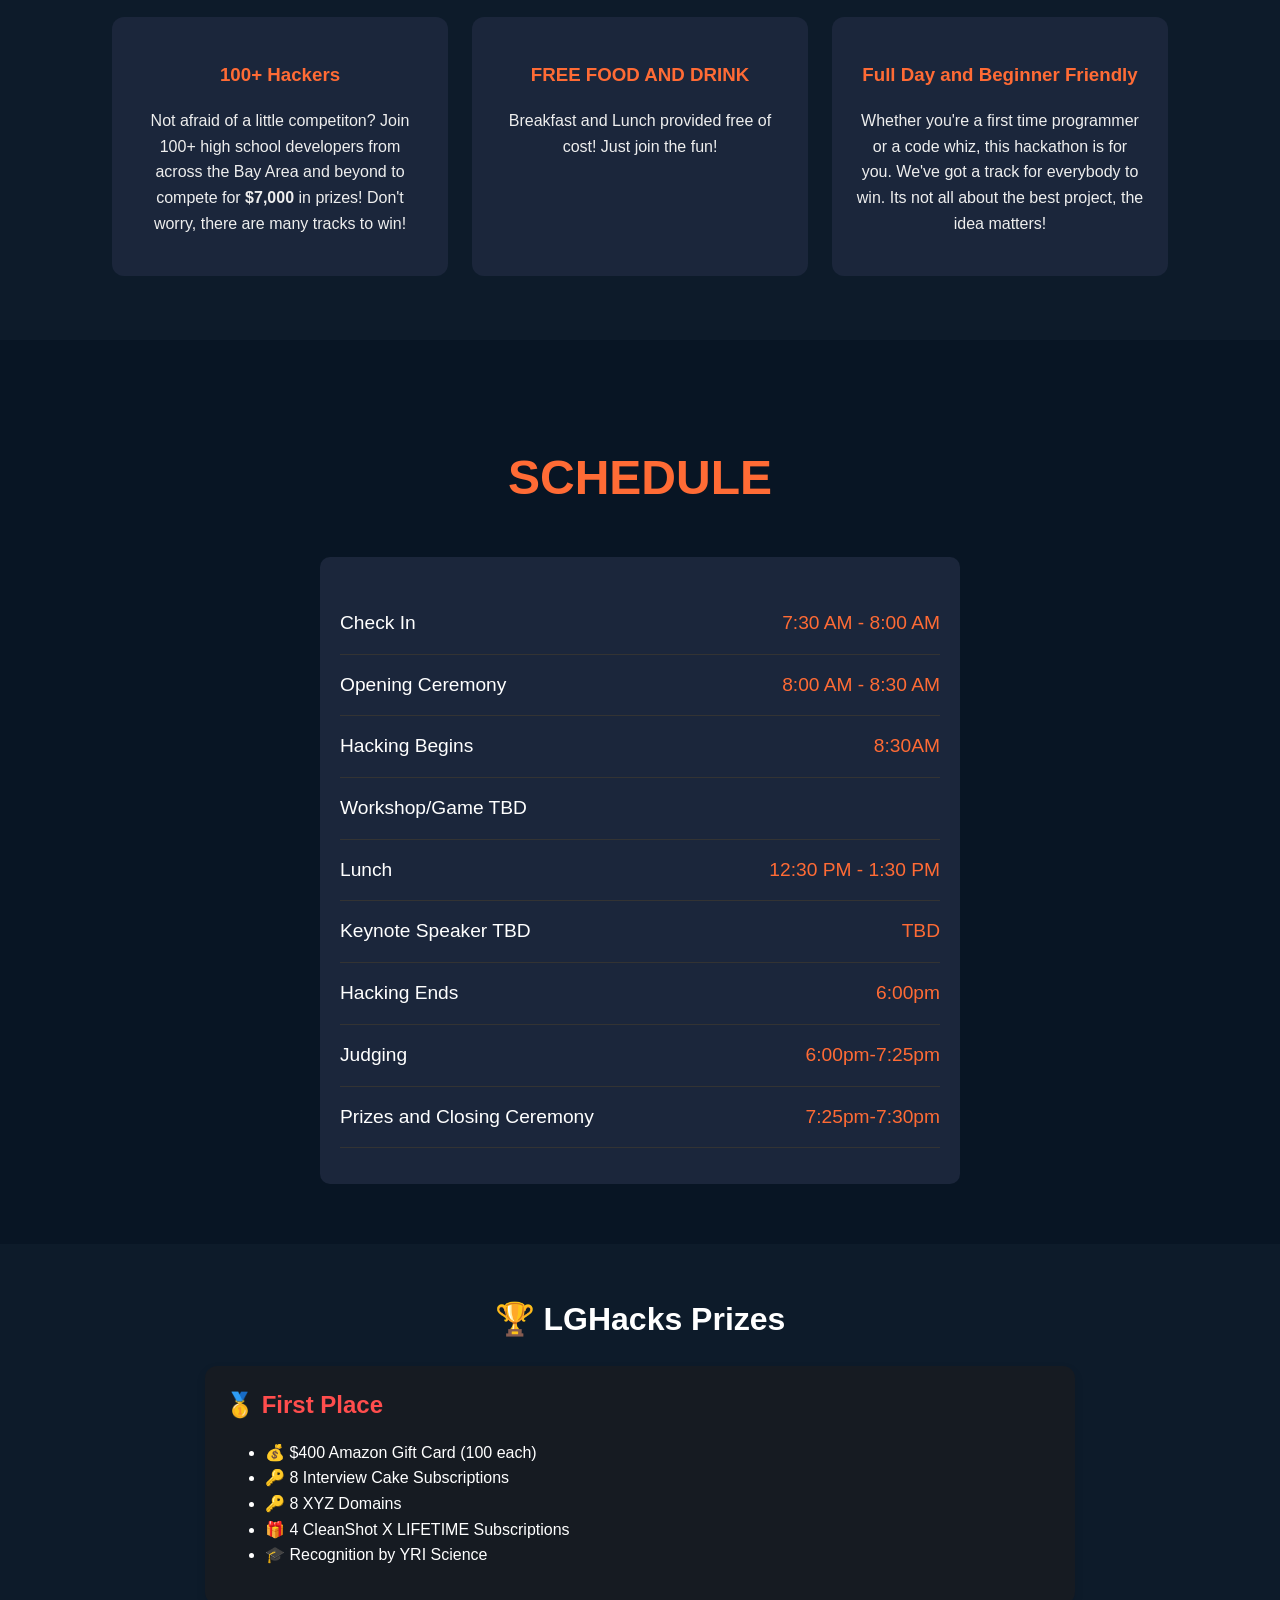
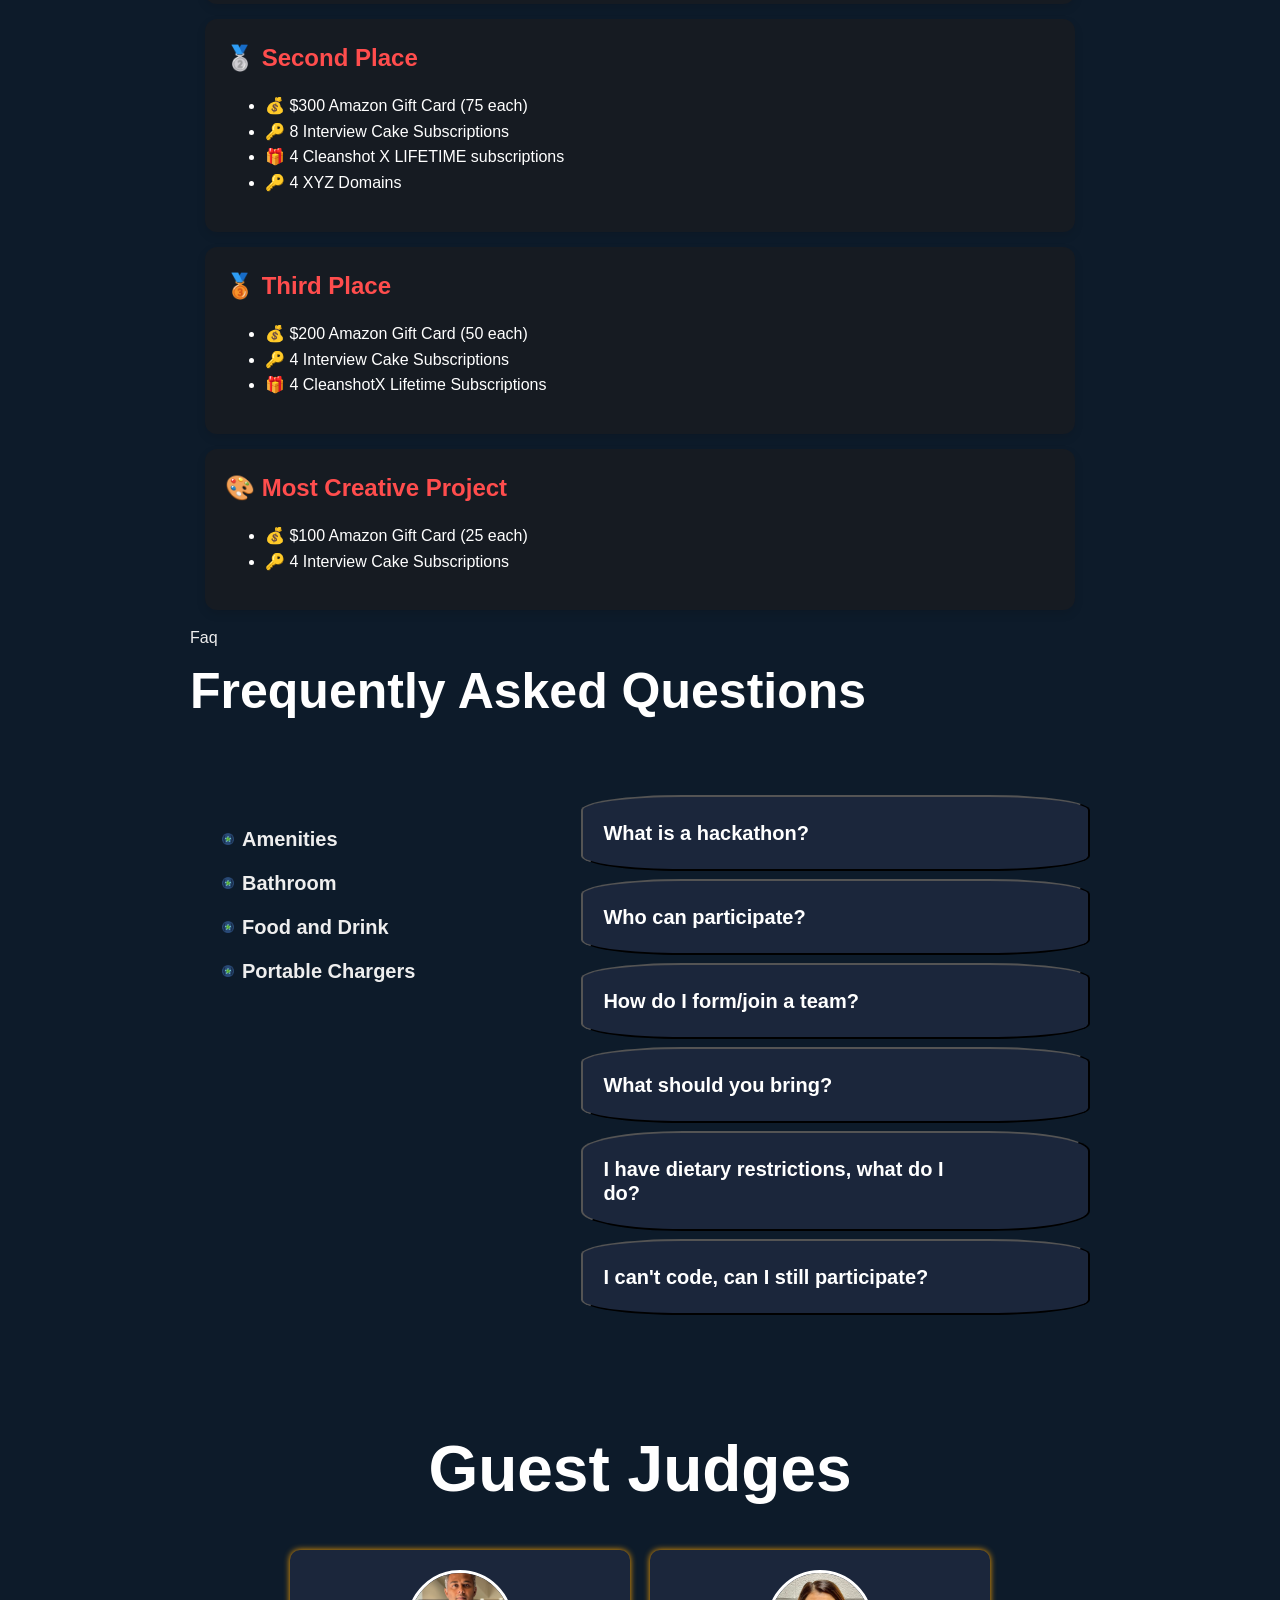
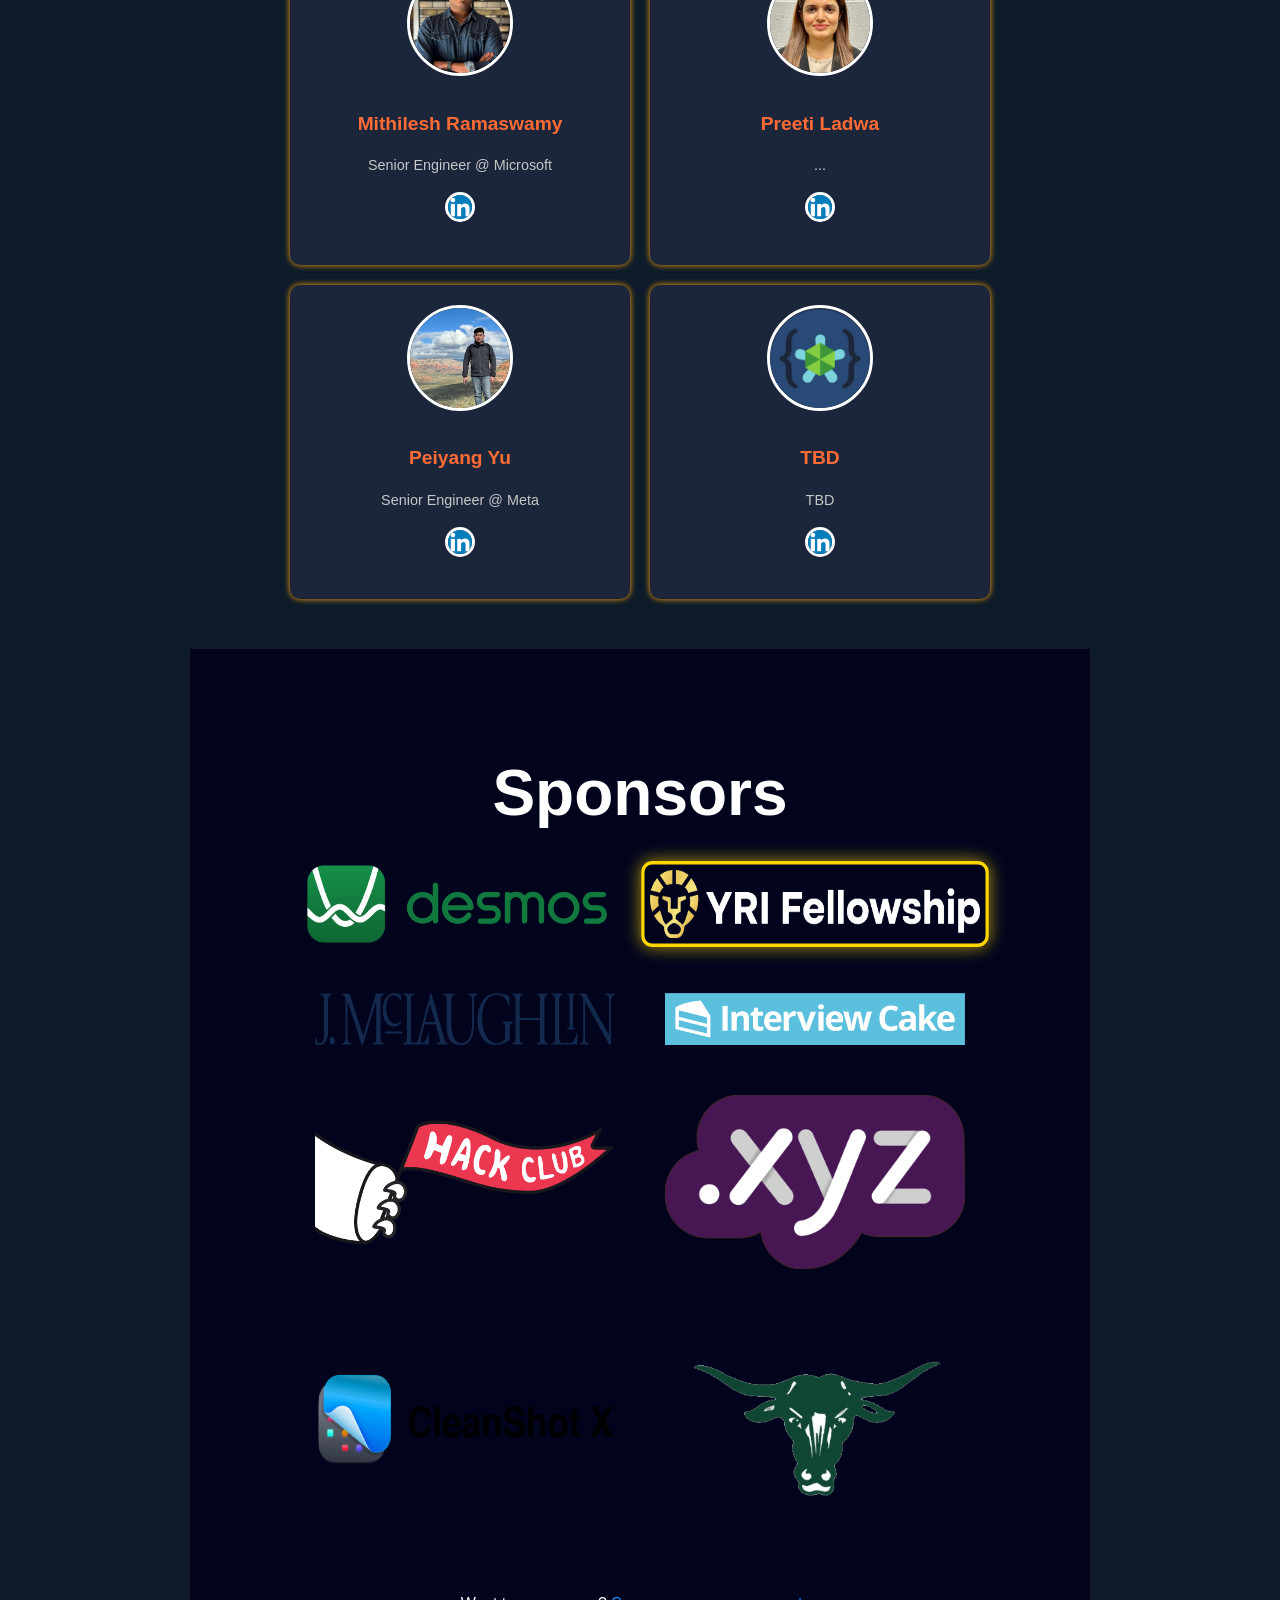
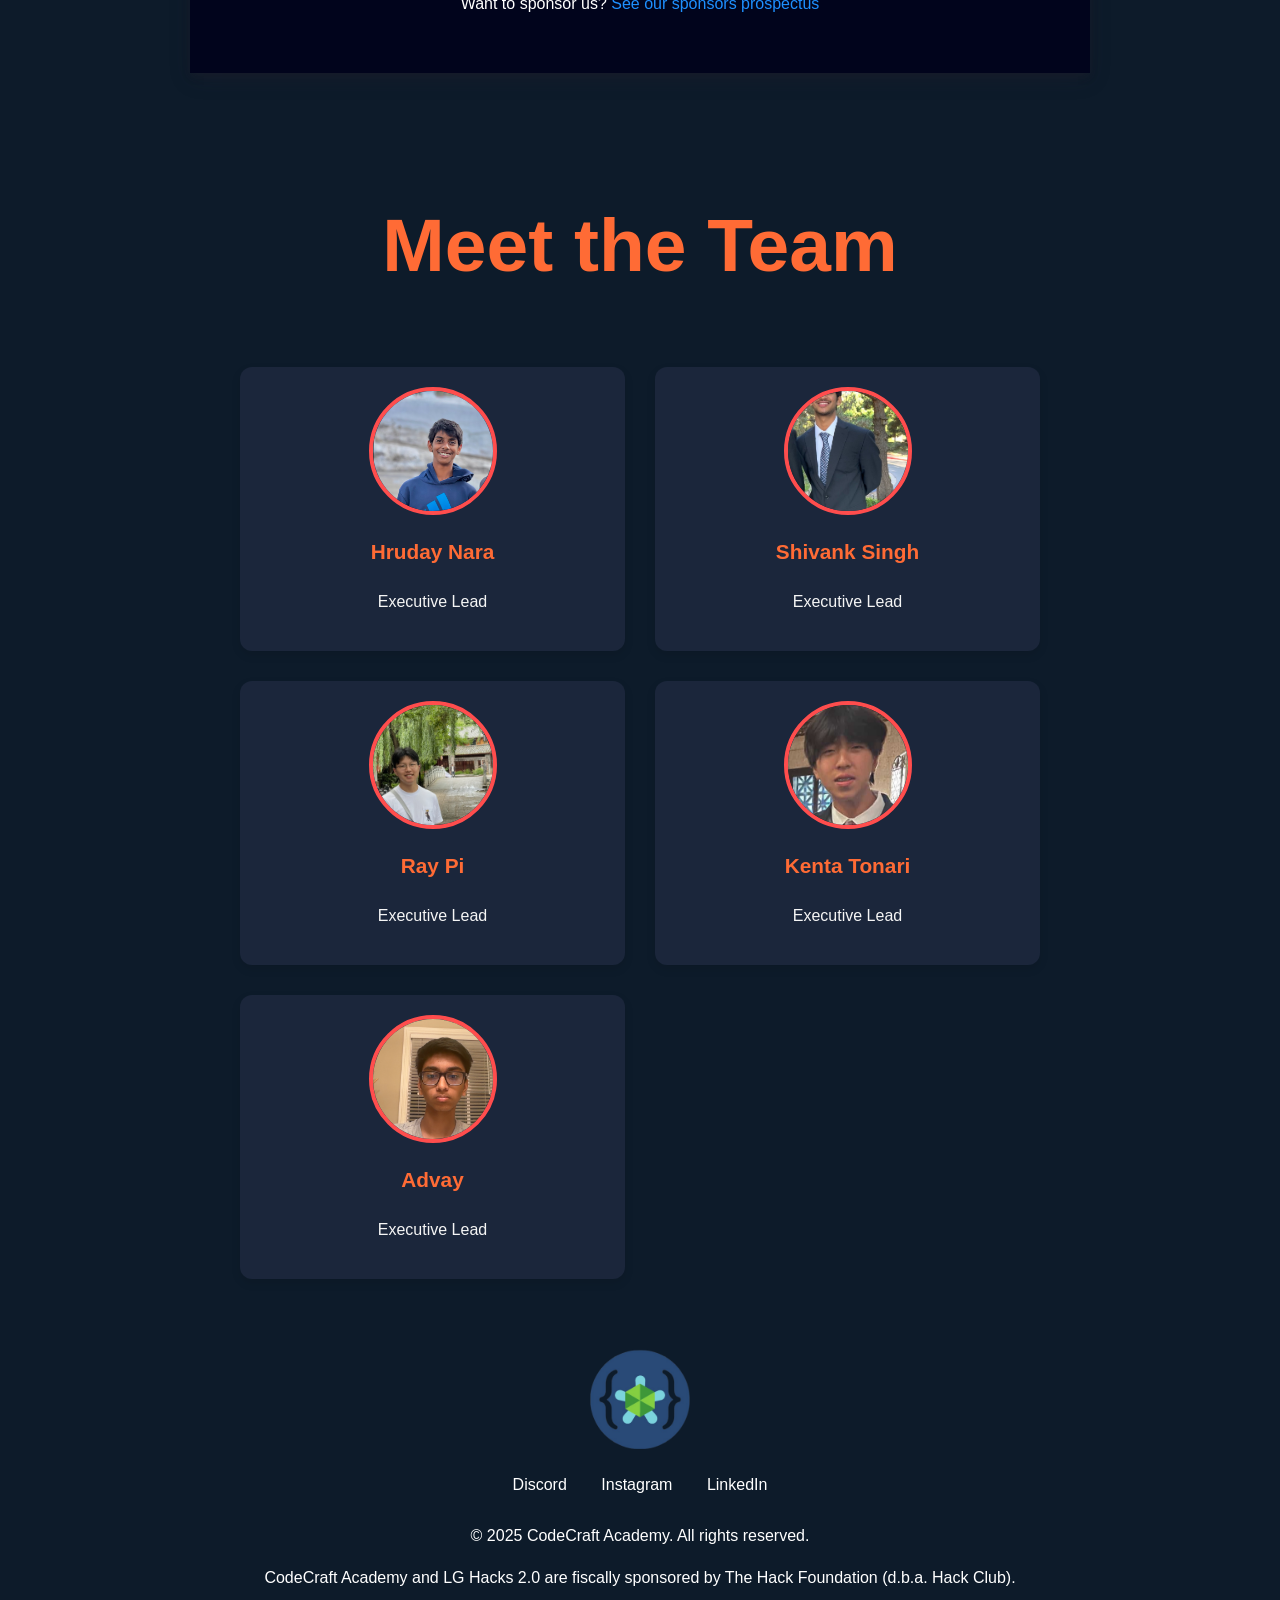
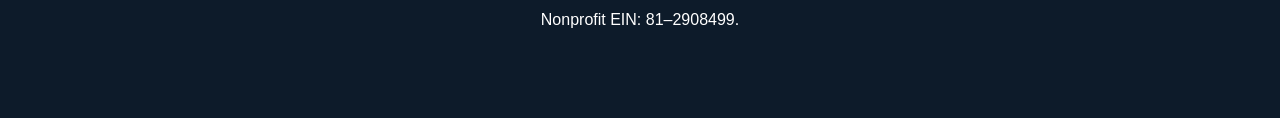
==== commit 6a5b2b5d: "Update index.html" ====
--- a/index.html
+++ b/index.html
@@ -855,7 +855,7 @@
         <div class="footer-links">
             <a href="https://discord.gg/HUbd4eHVpt" target="_blank">Discord</a>
             <a href="https://www.instagram.com/lghacks/" target="_blank">Instagram</a>
-            <a href="#hero" target="_blank">LinkedIn</a>
+            <a href="https://www.linkedin.com/company/lg-hacks" target="_blank">LinkedIn</a>
         </div>
         <div class="footer-text">
             <p>© 2025 CodeCraft Academy. All rights reserved.</p>
@@ -885,3 +885,4 @@
 
 
 
+
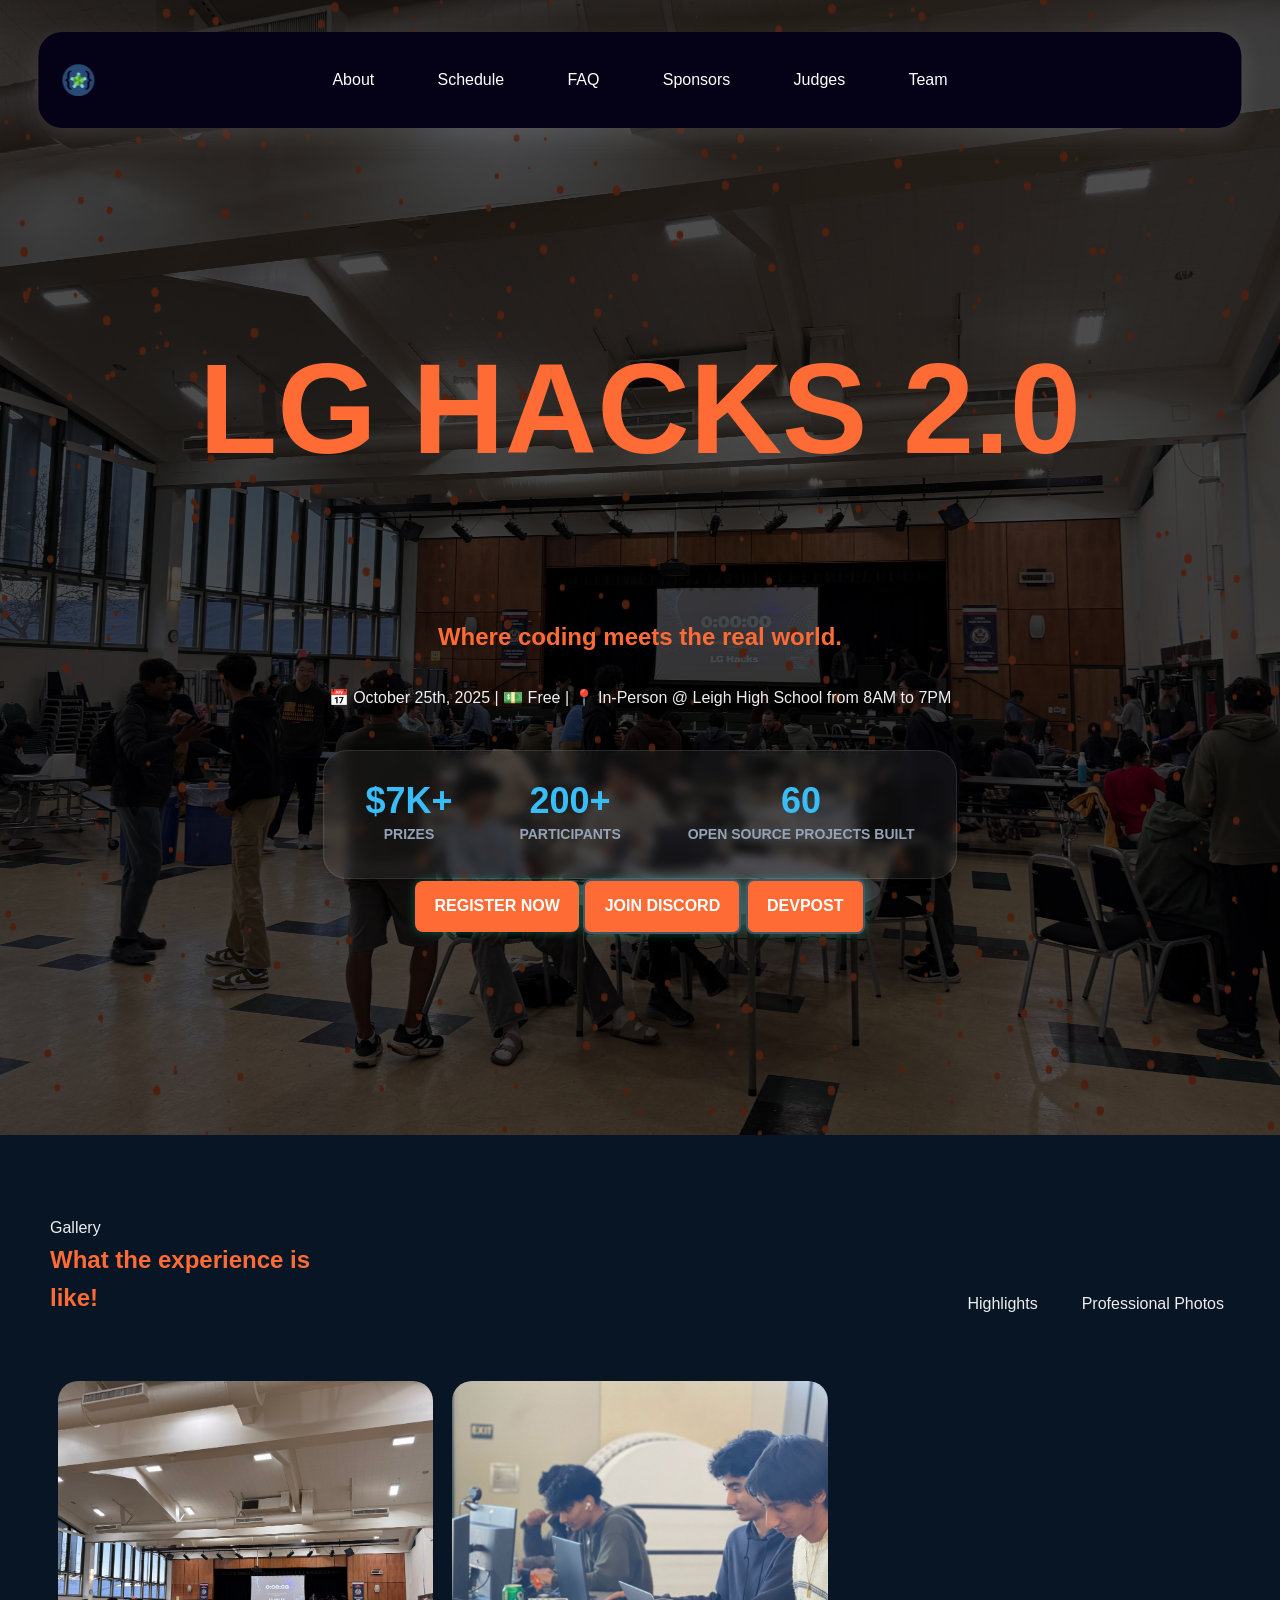
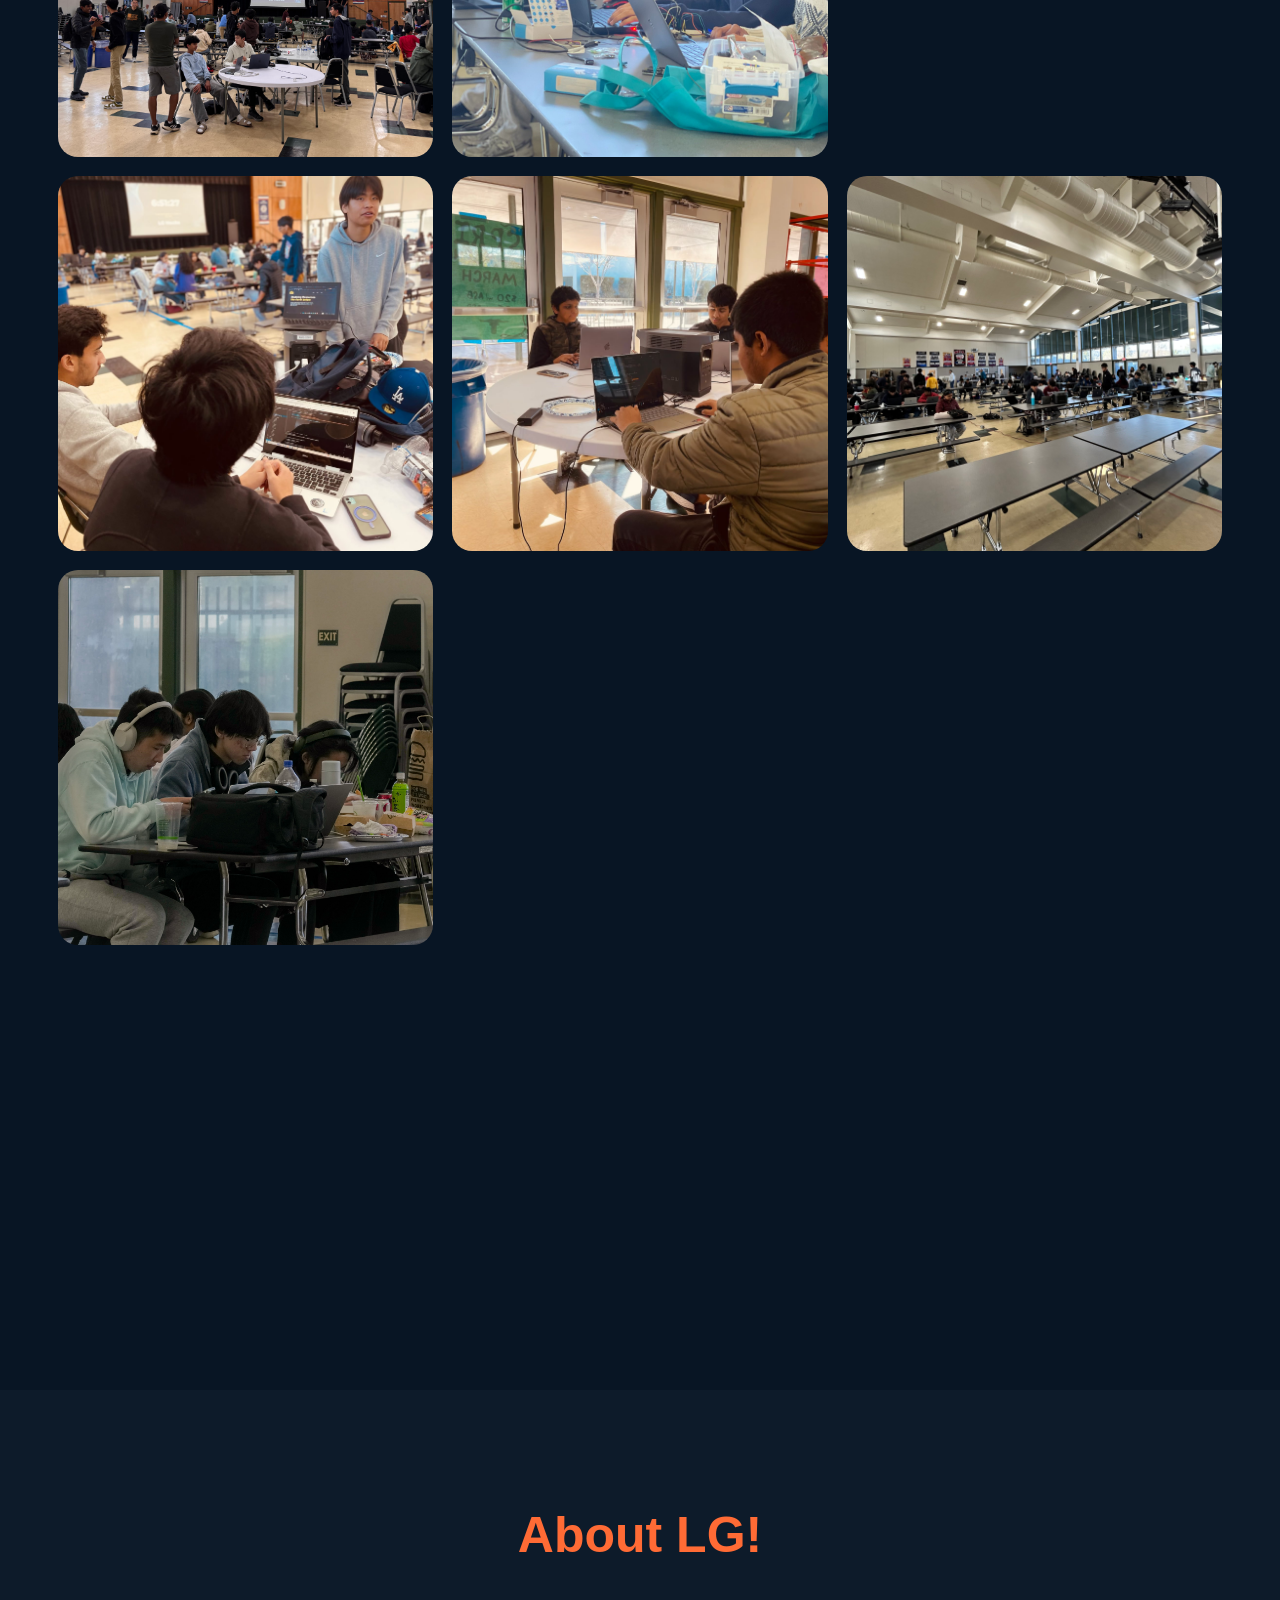
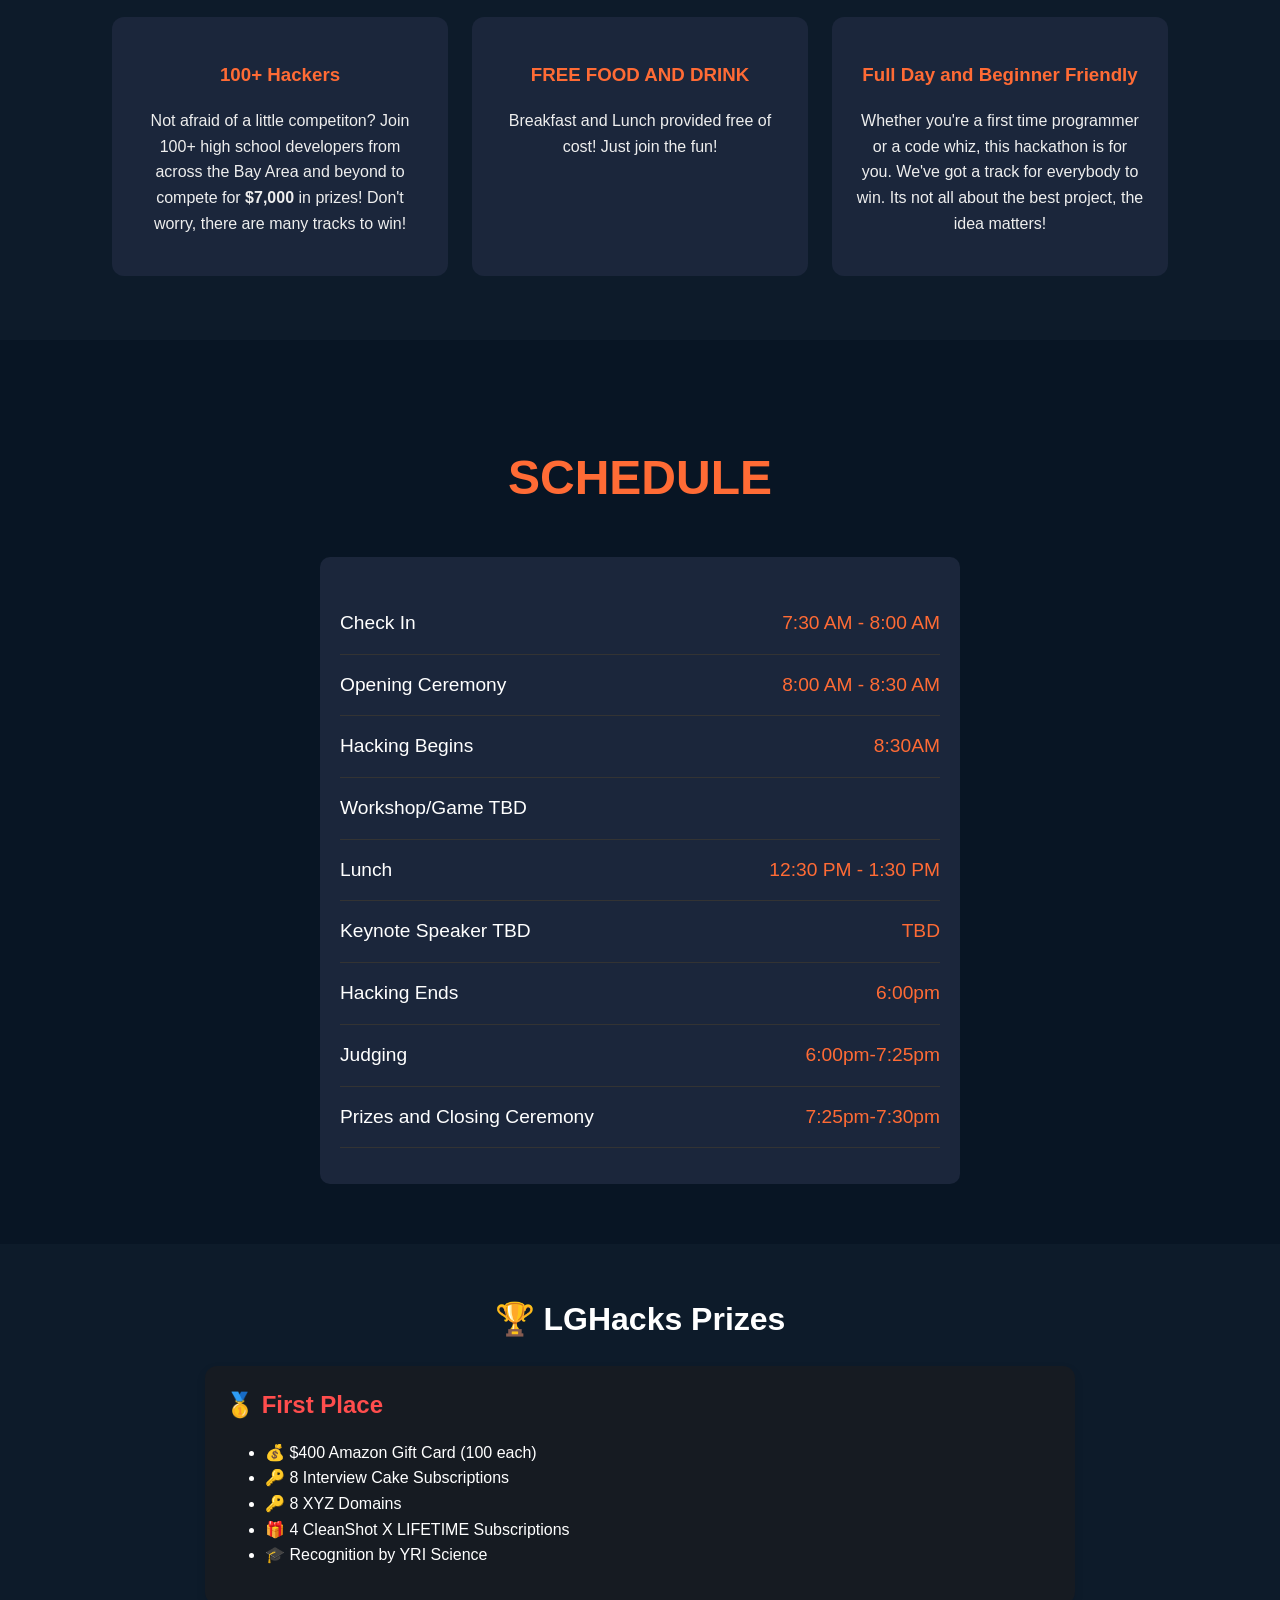
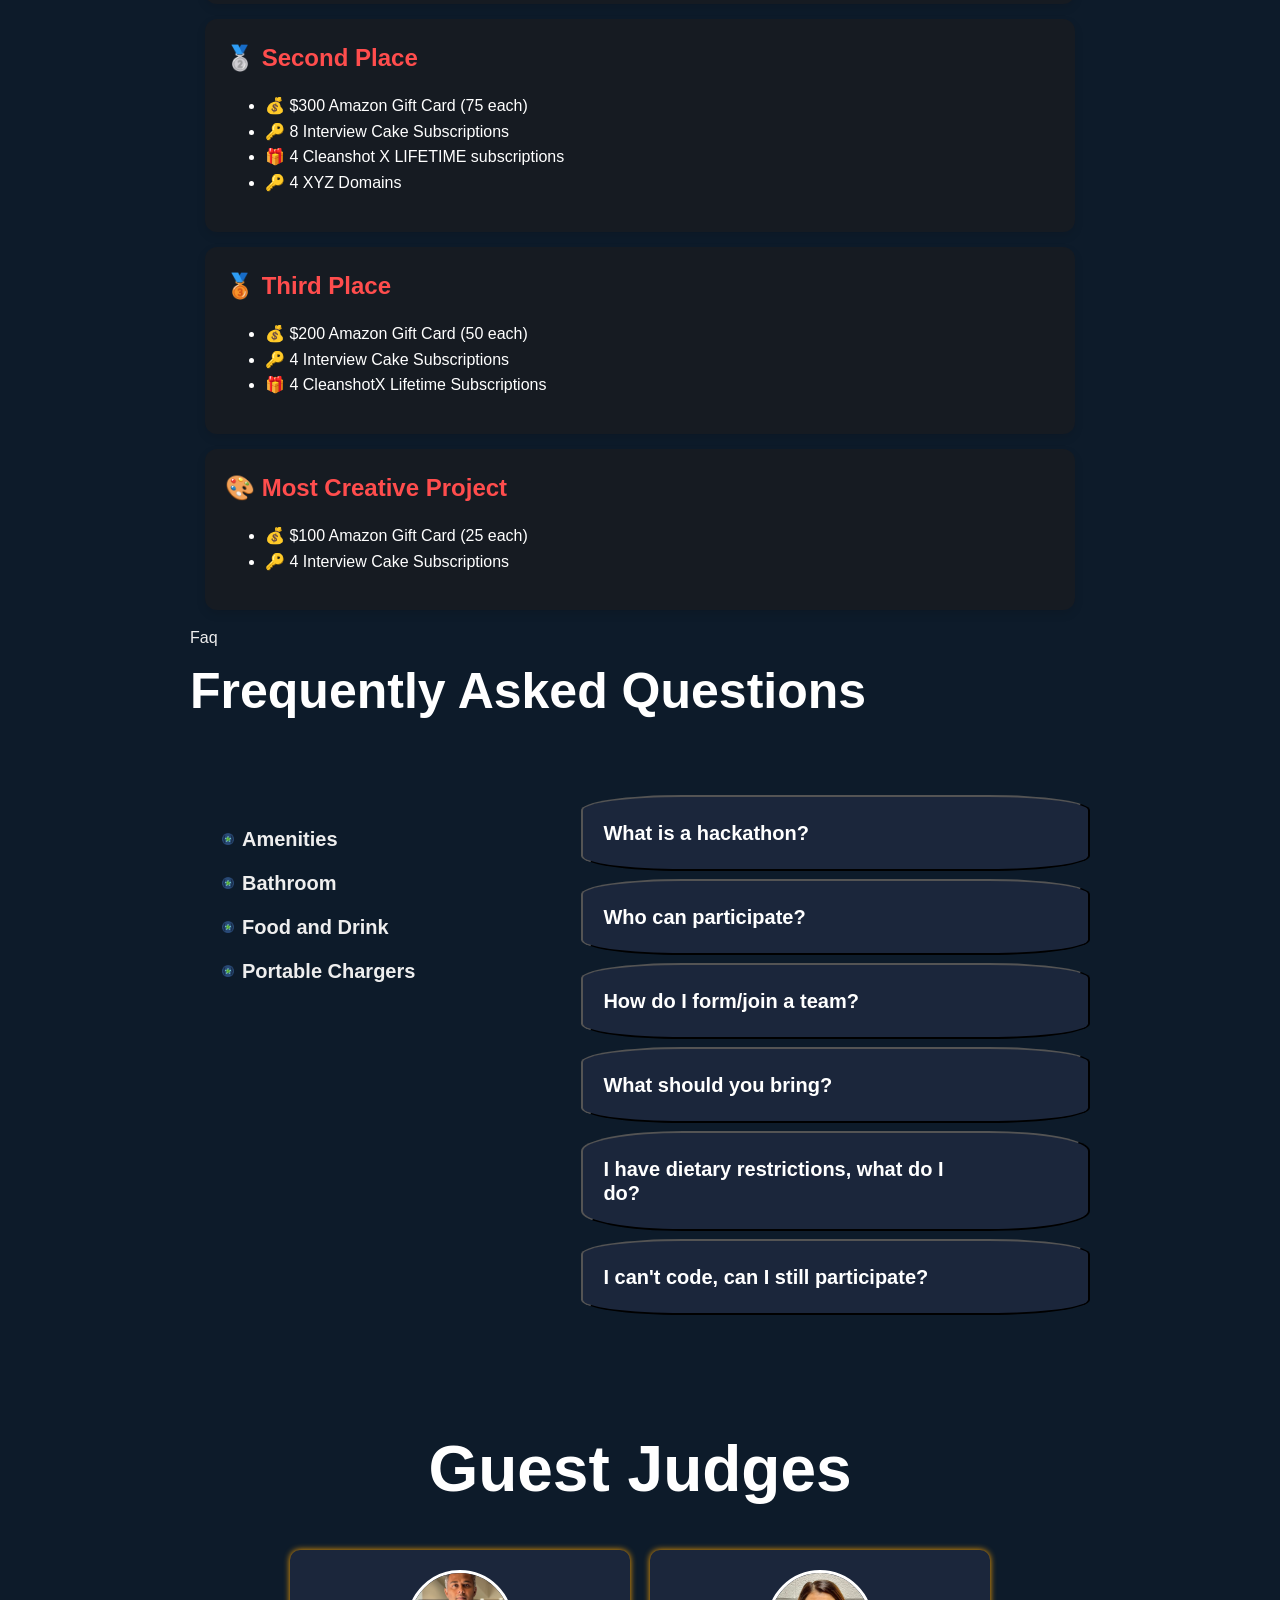
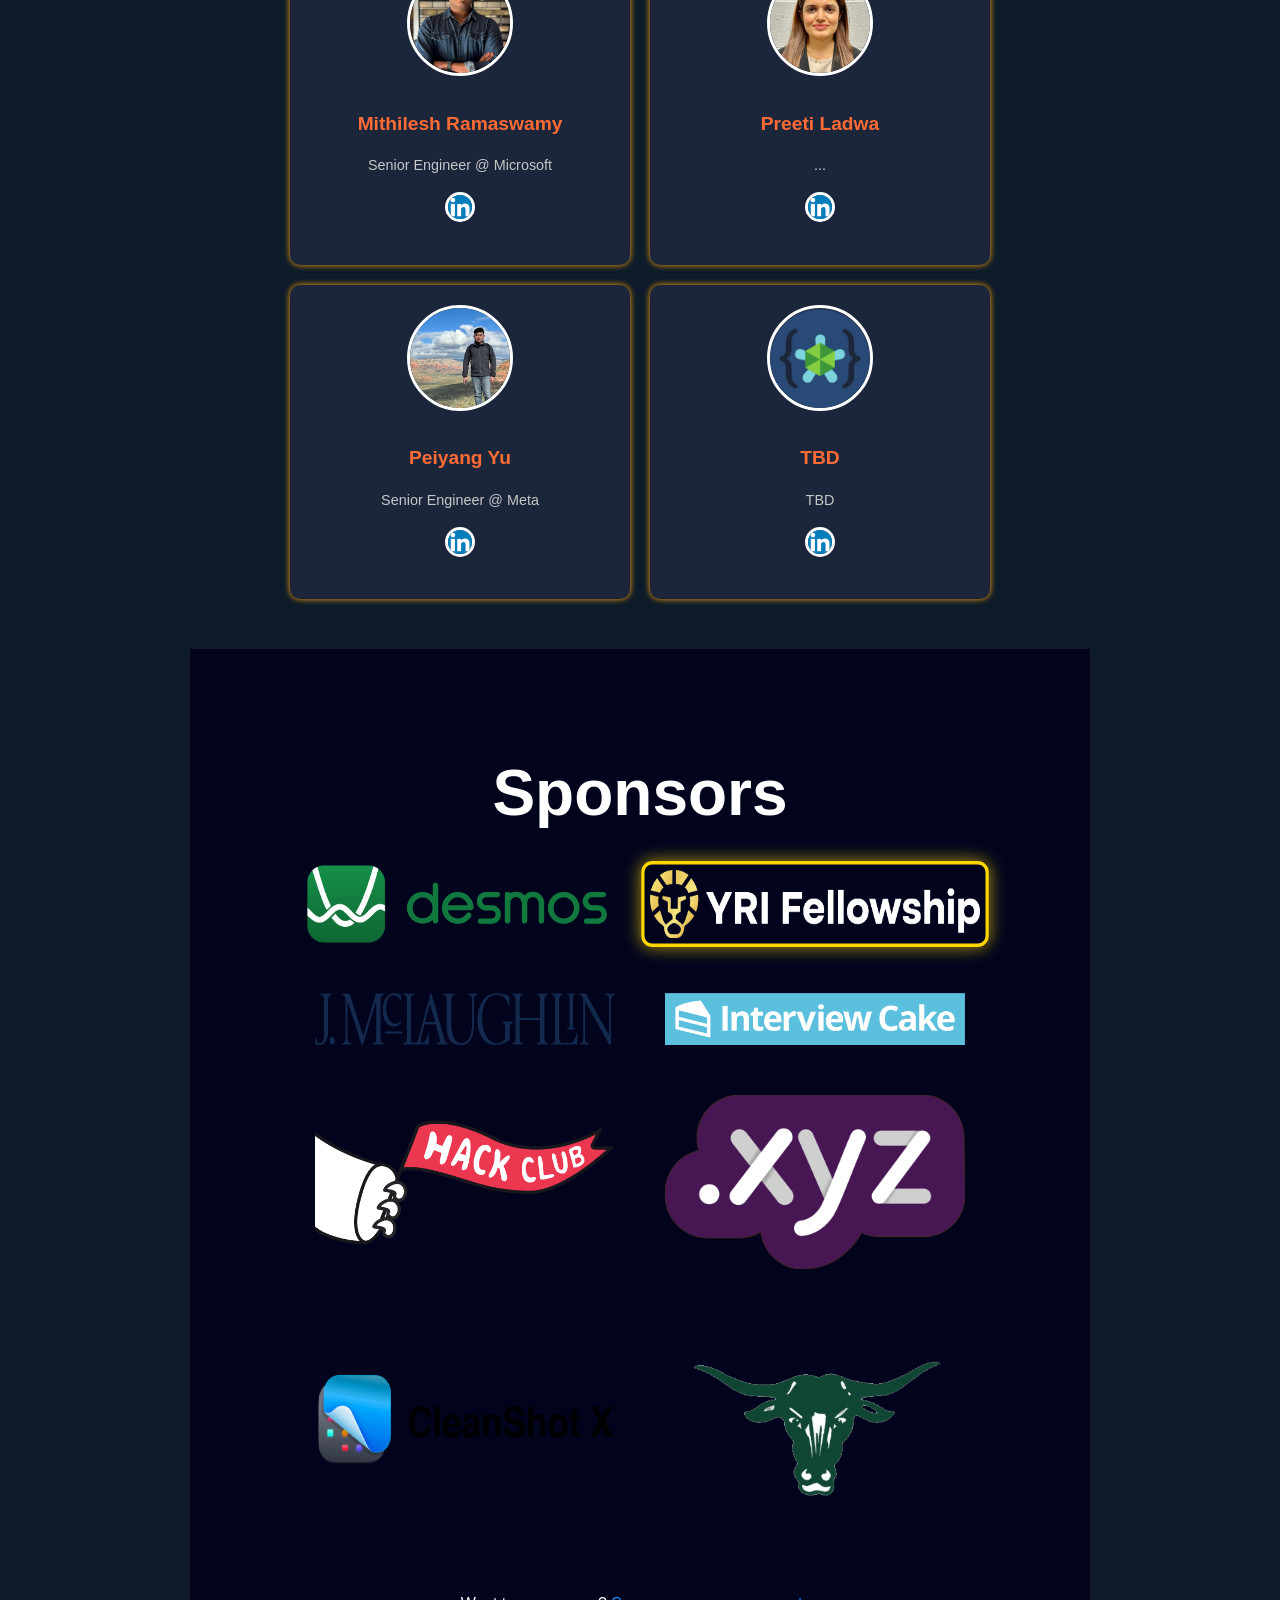
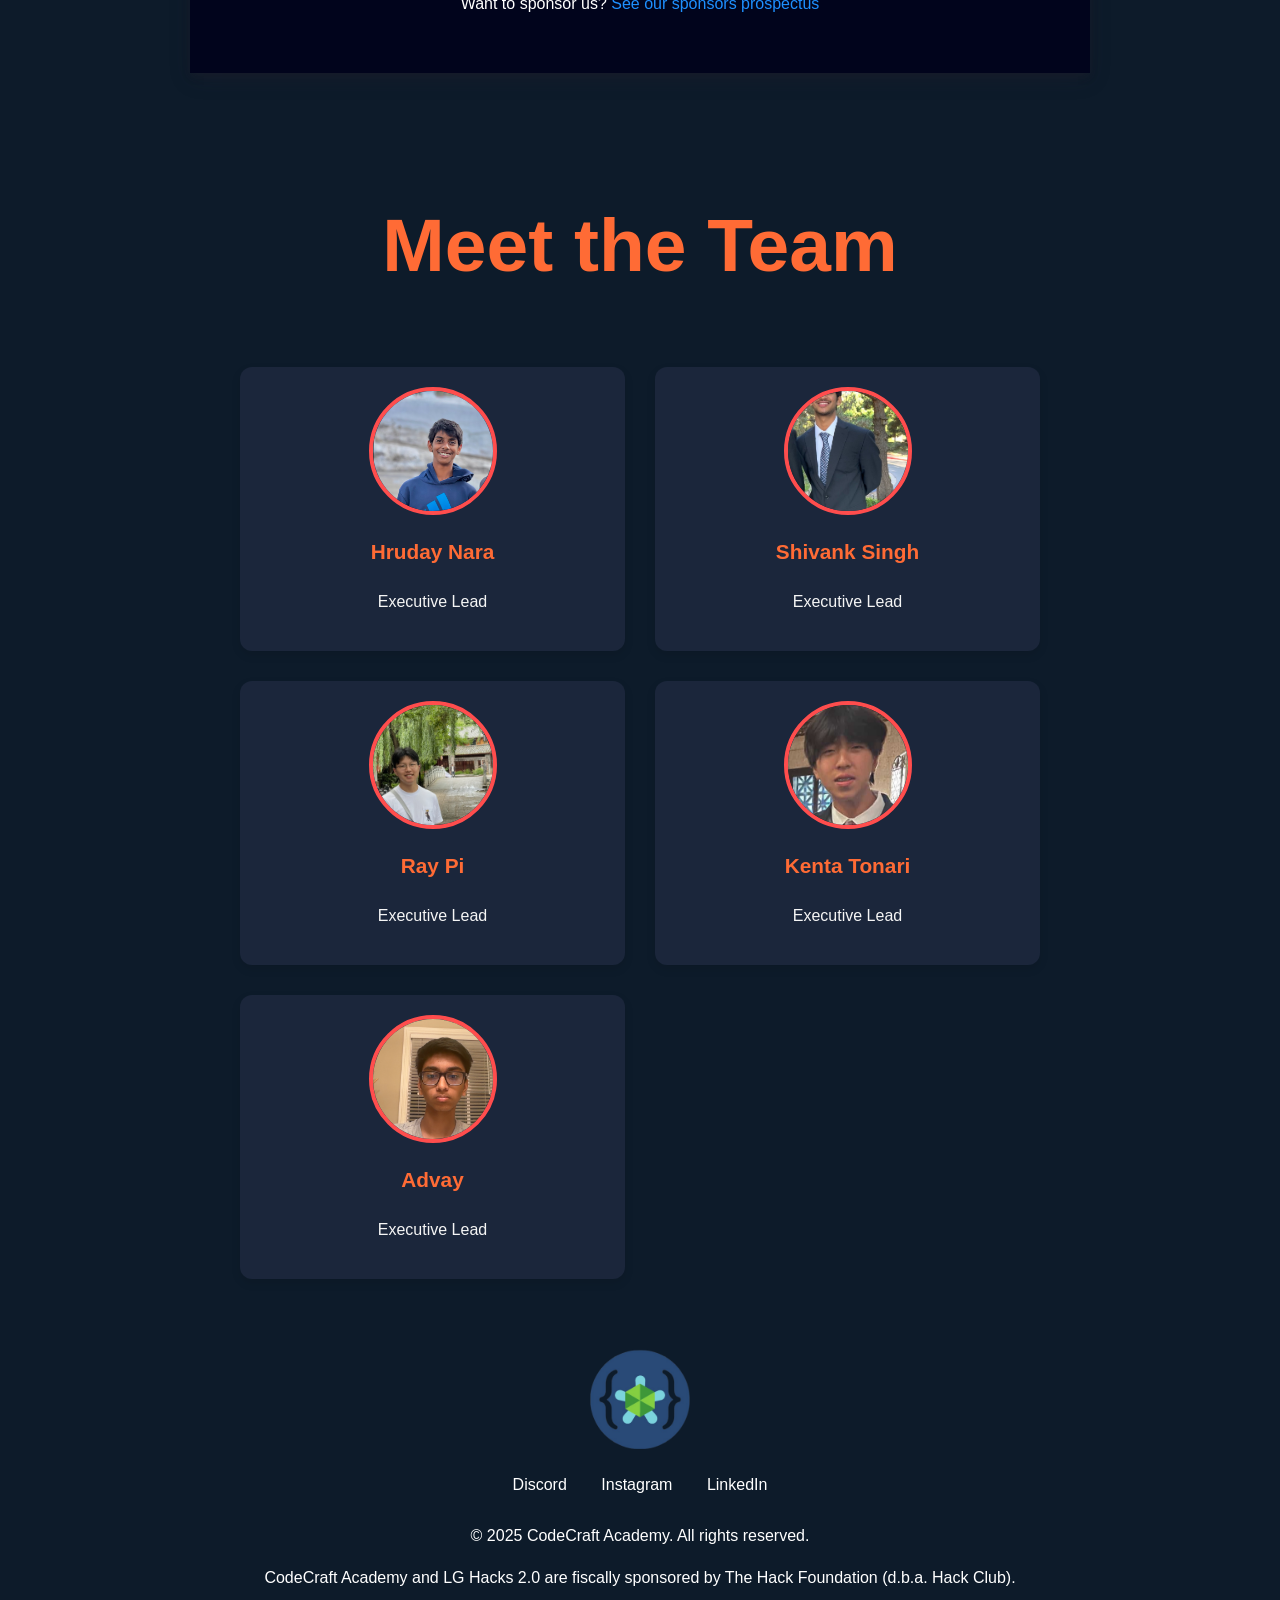
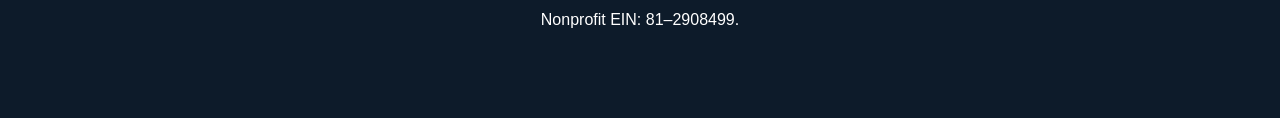
==== commit fccbef3e: "Update index.html" ====
--- a/index.html
+++ b/index.html
@@ -114,7 +114,7 @@
                 <div class="stat-label">Participants</div>
             </div>
             <div class="stat-item">
-                <div class="stat-number">60+</div>
+                <div class="stat-number">60</div>
                 <div class="stat-label">Open Source Projects Built</div>
             </div>
         </div>
@@ -886,3 +886,4 @@
 
 
 
+
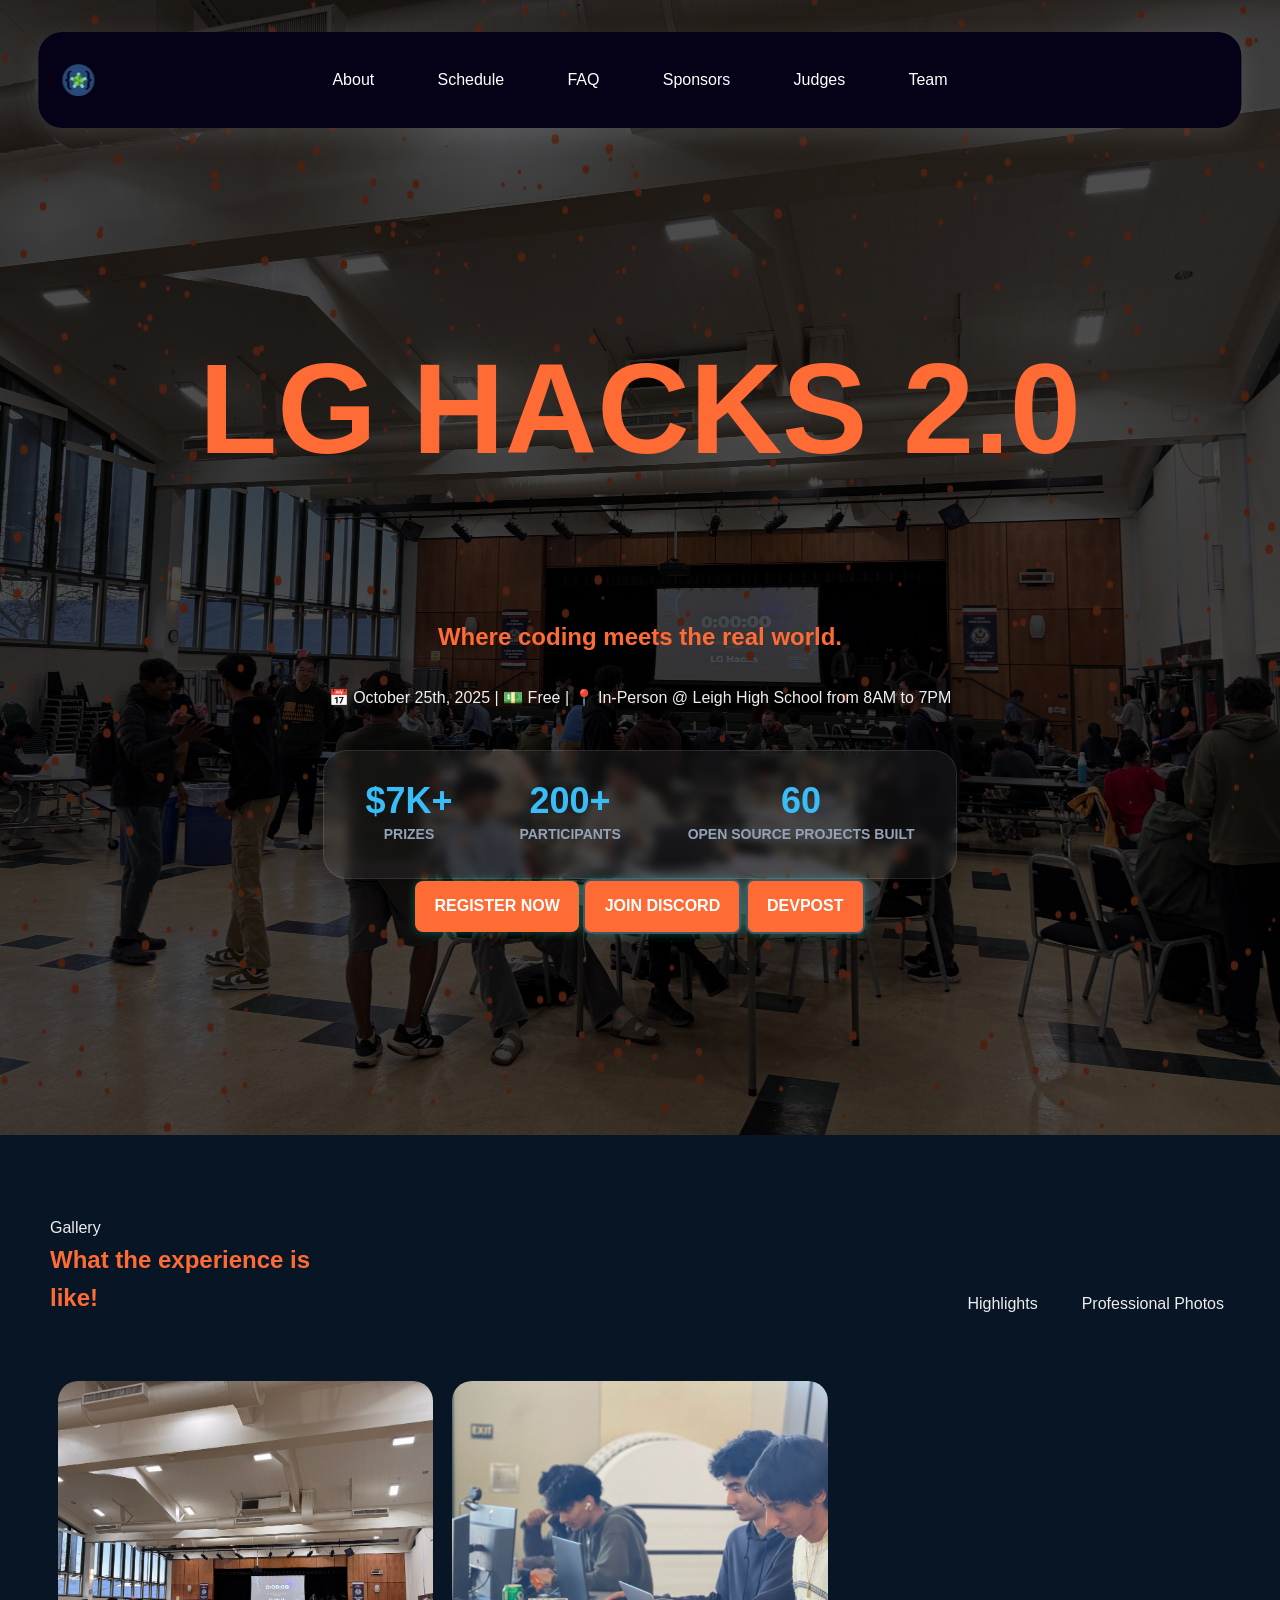
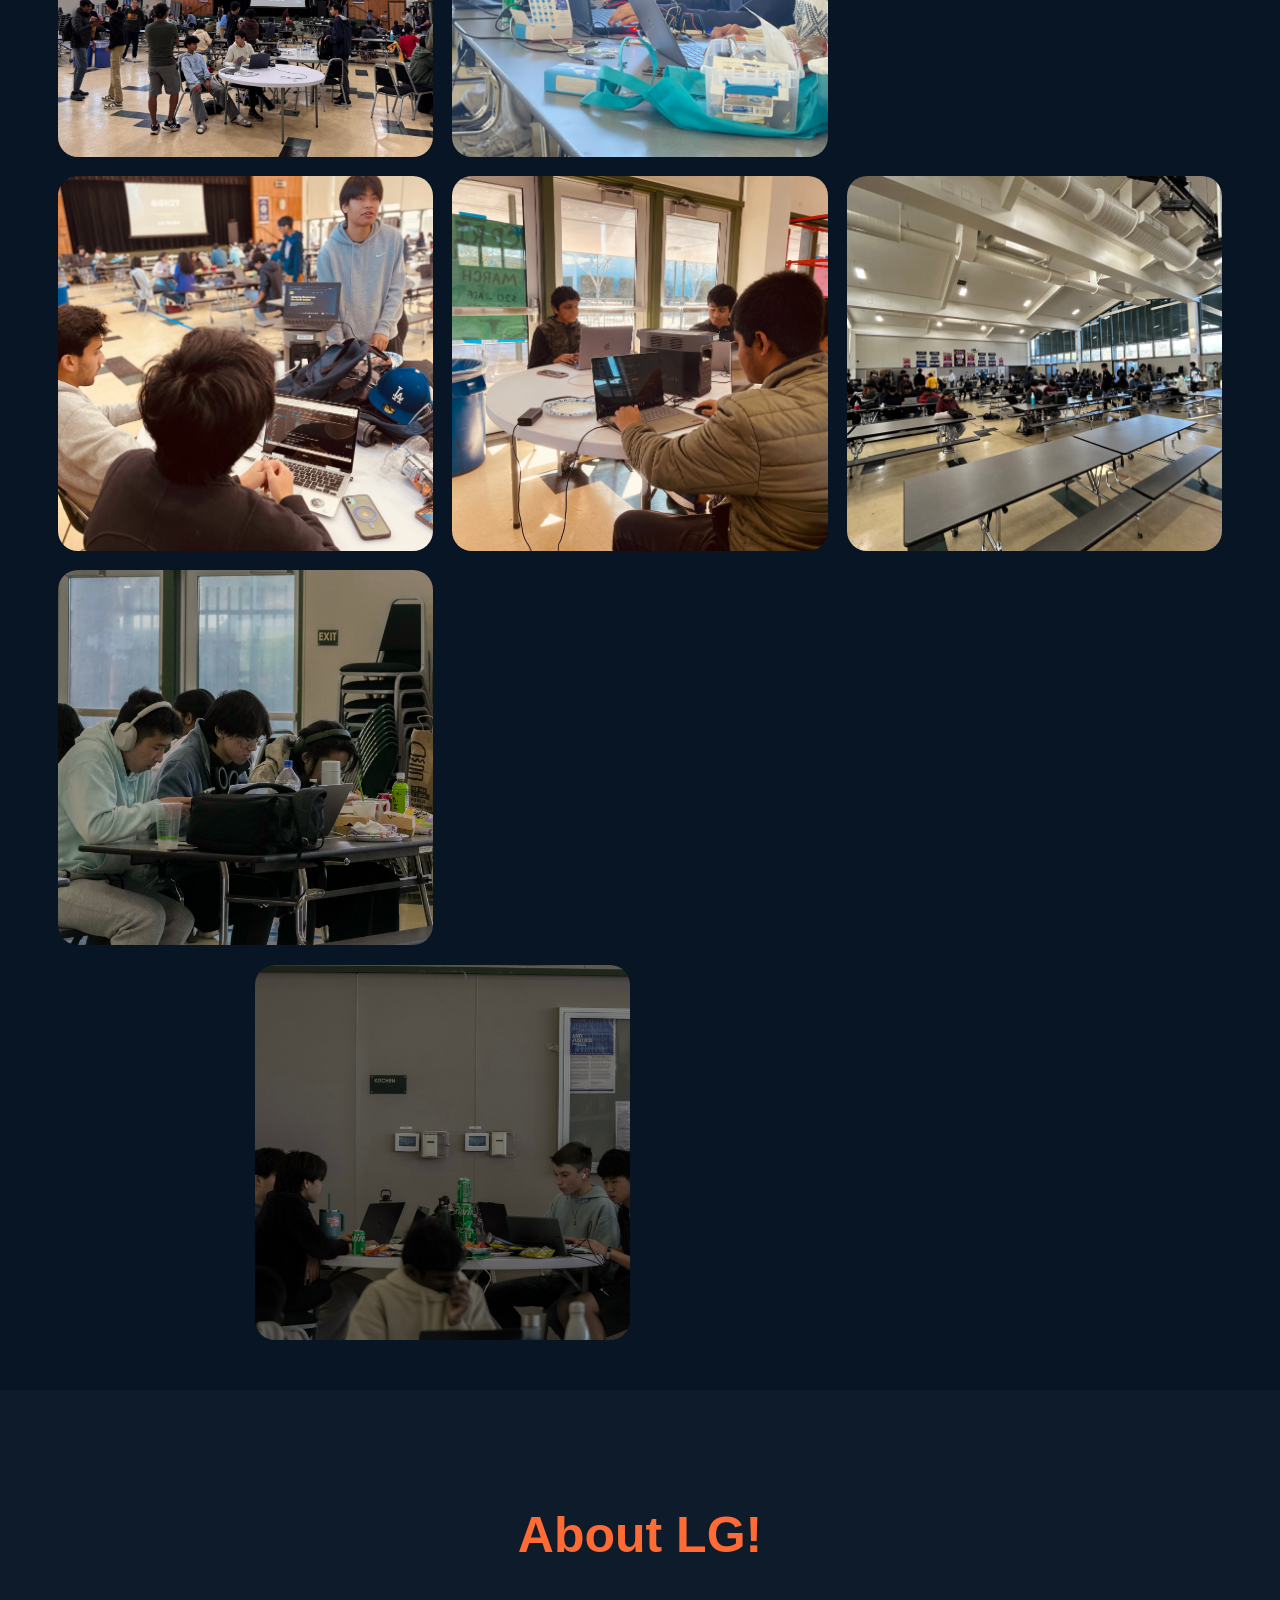
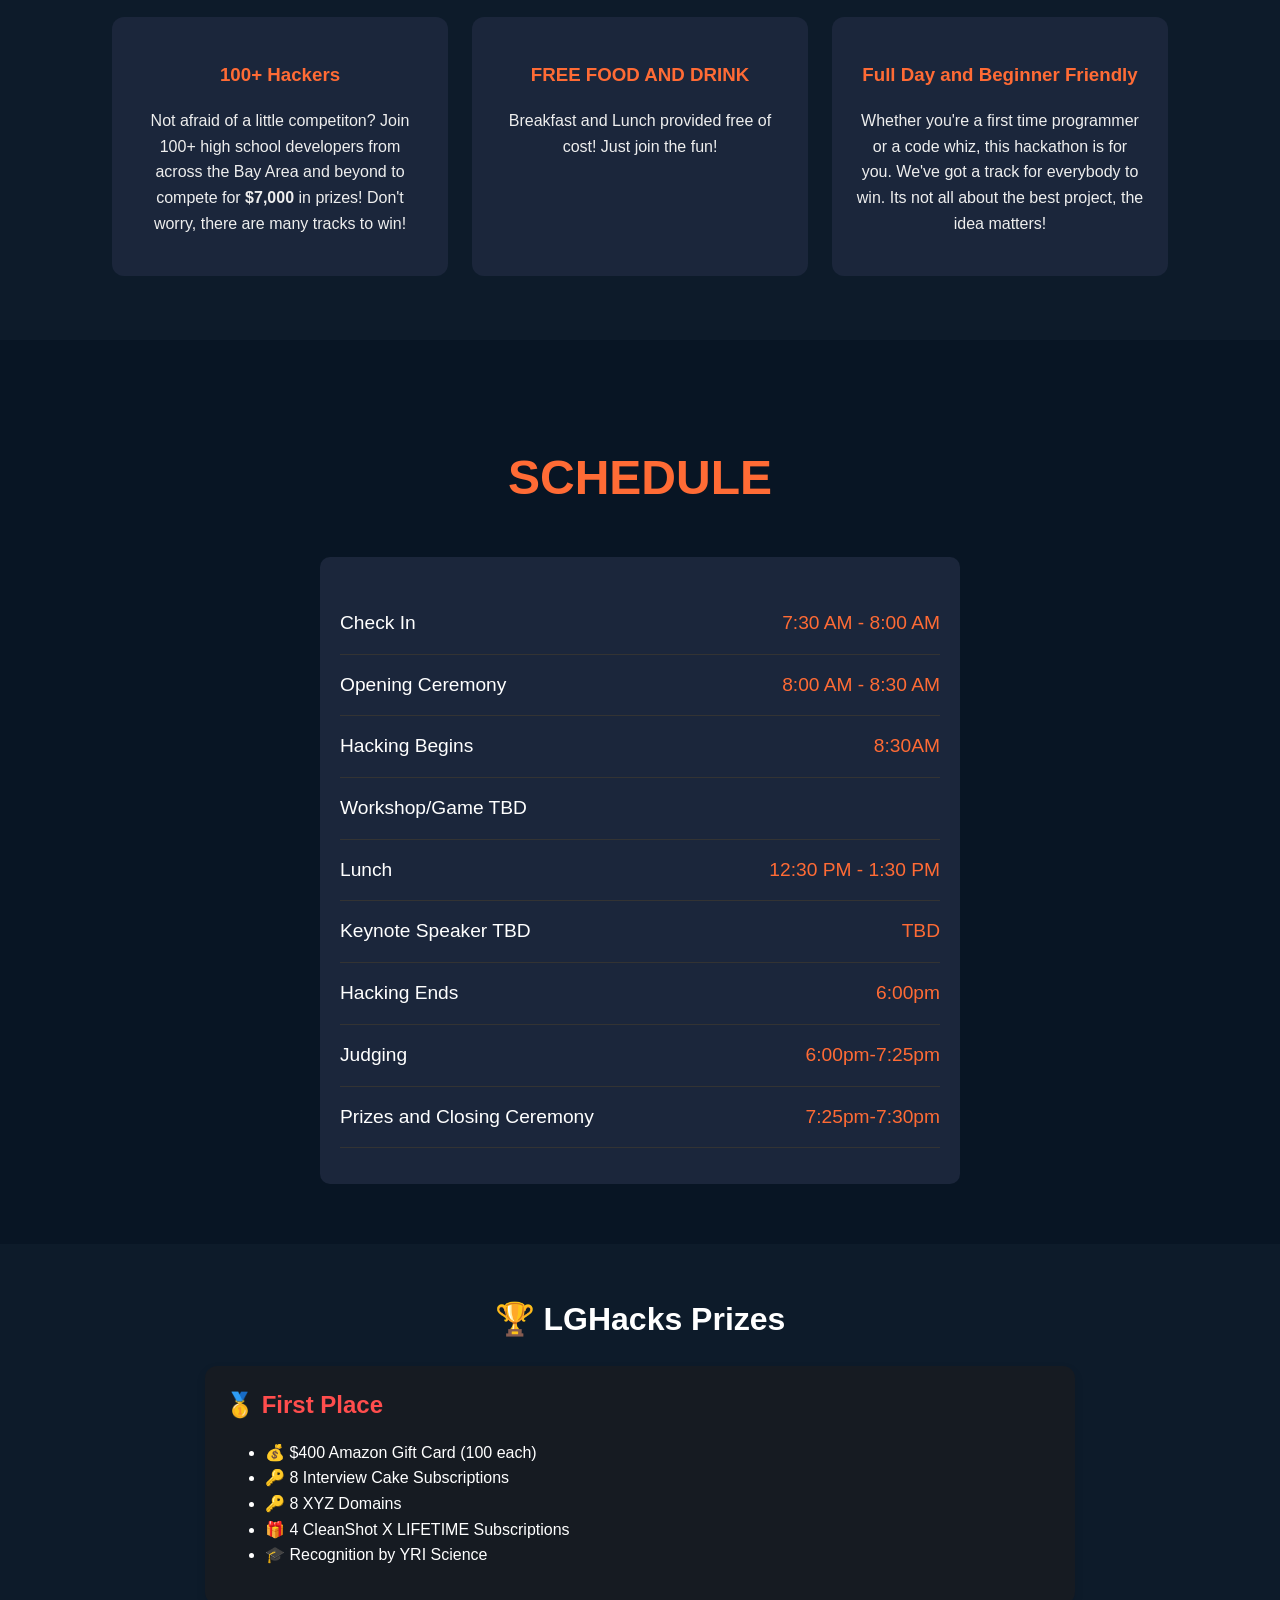
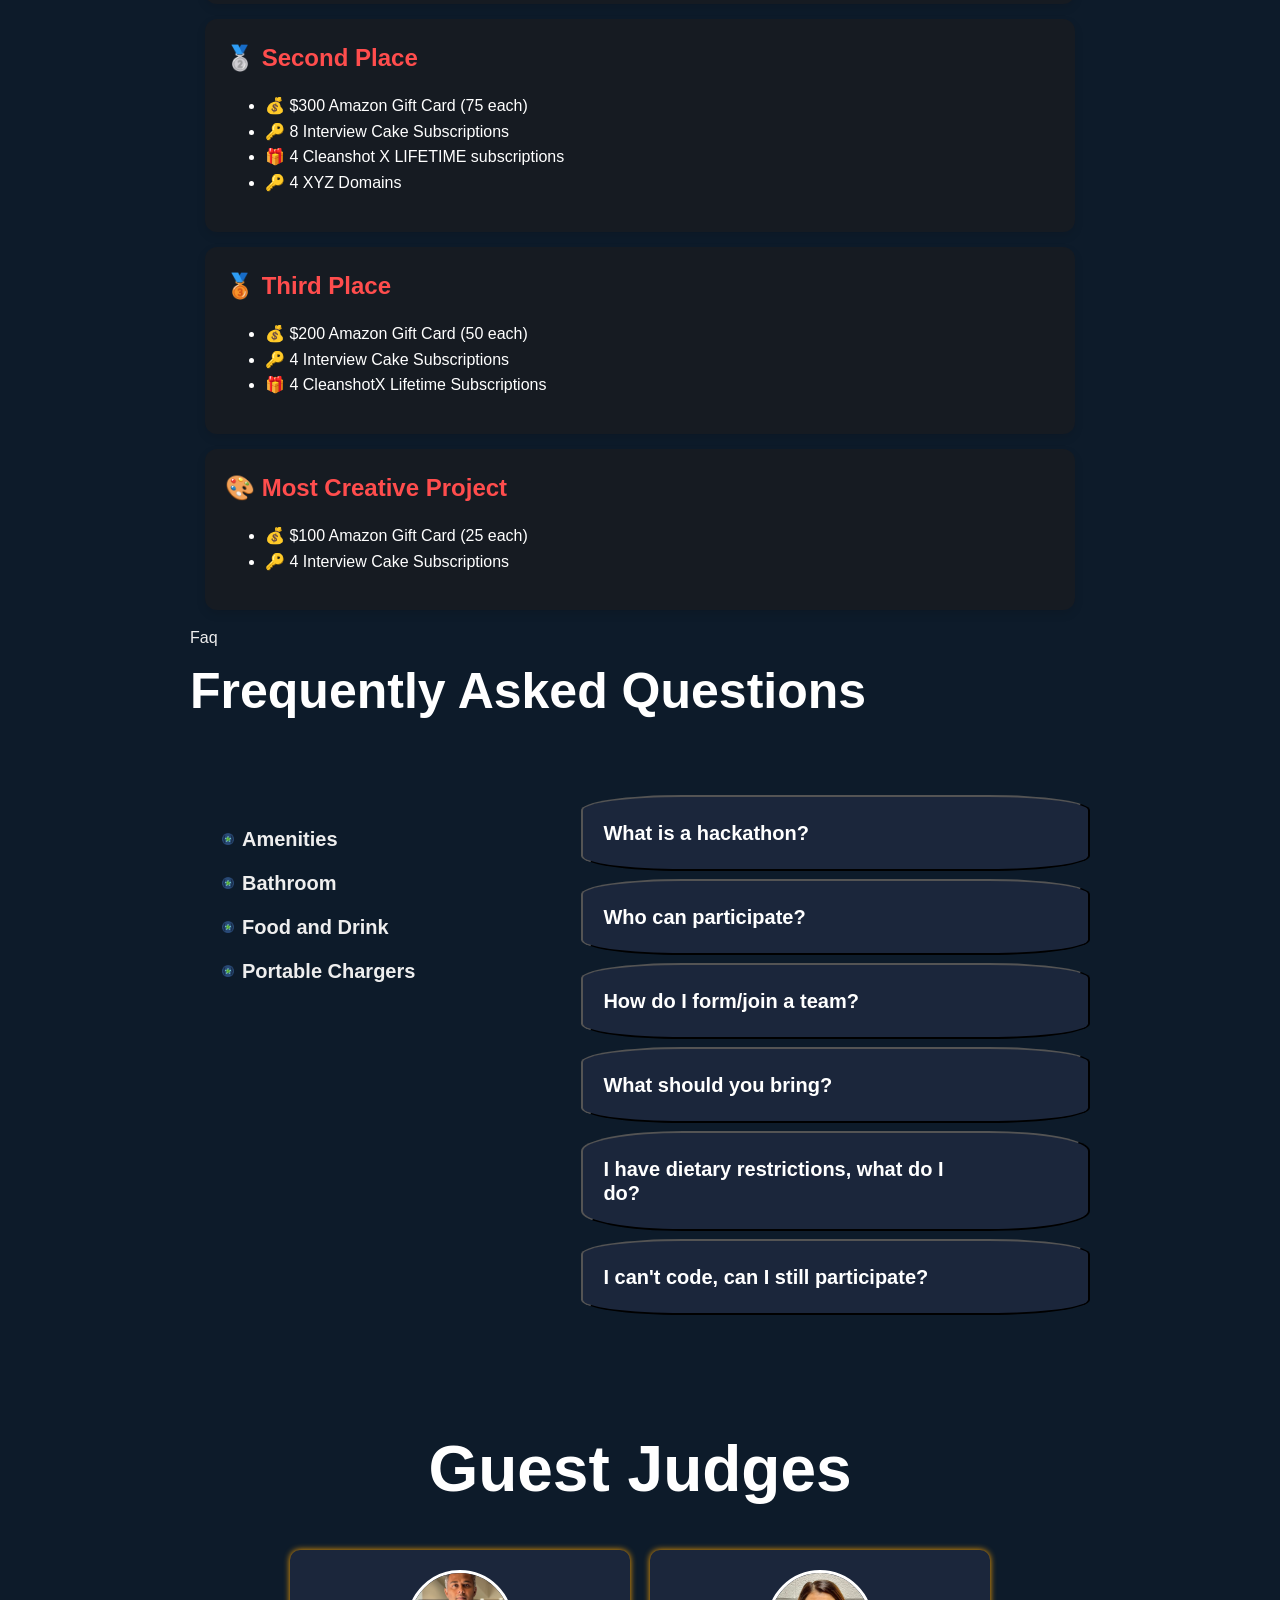
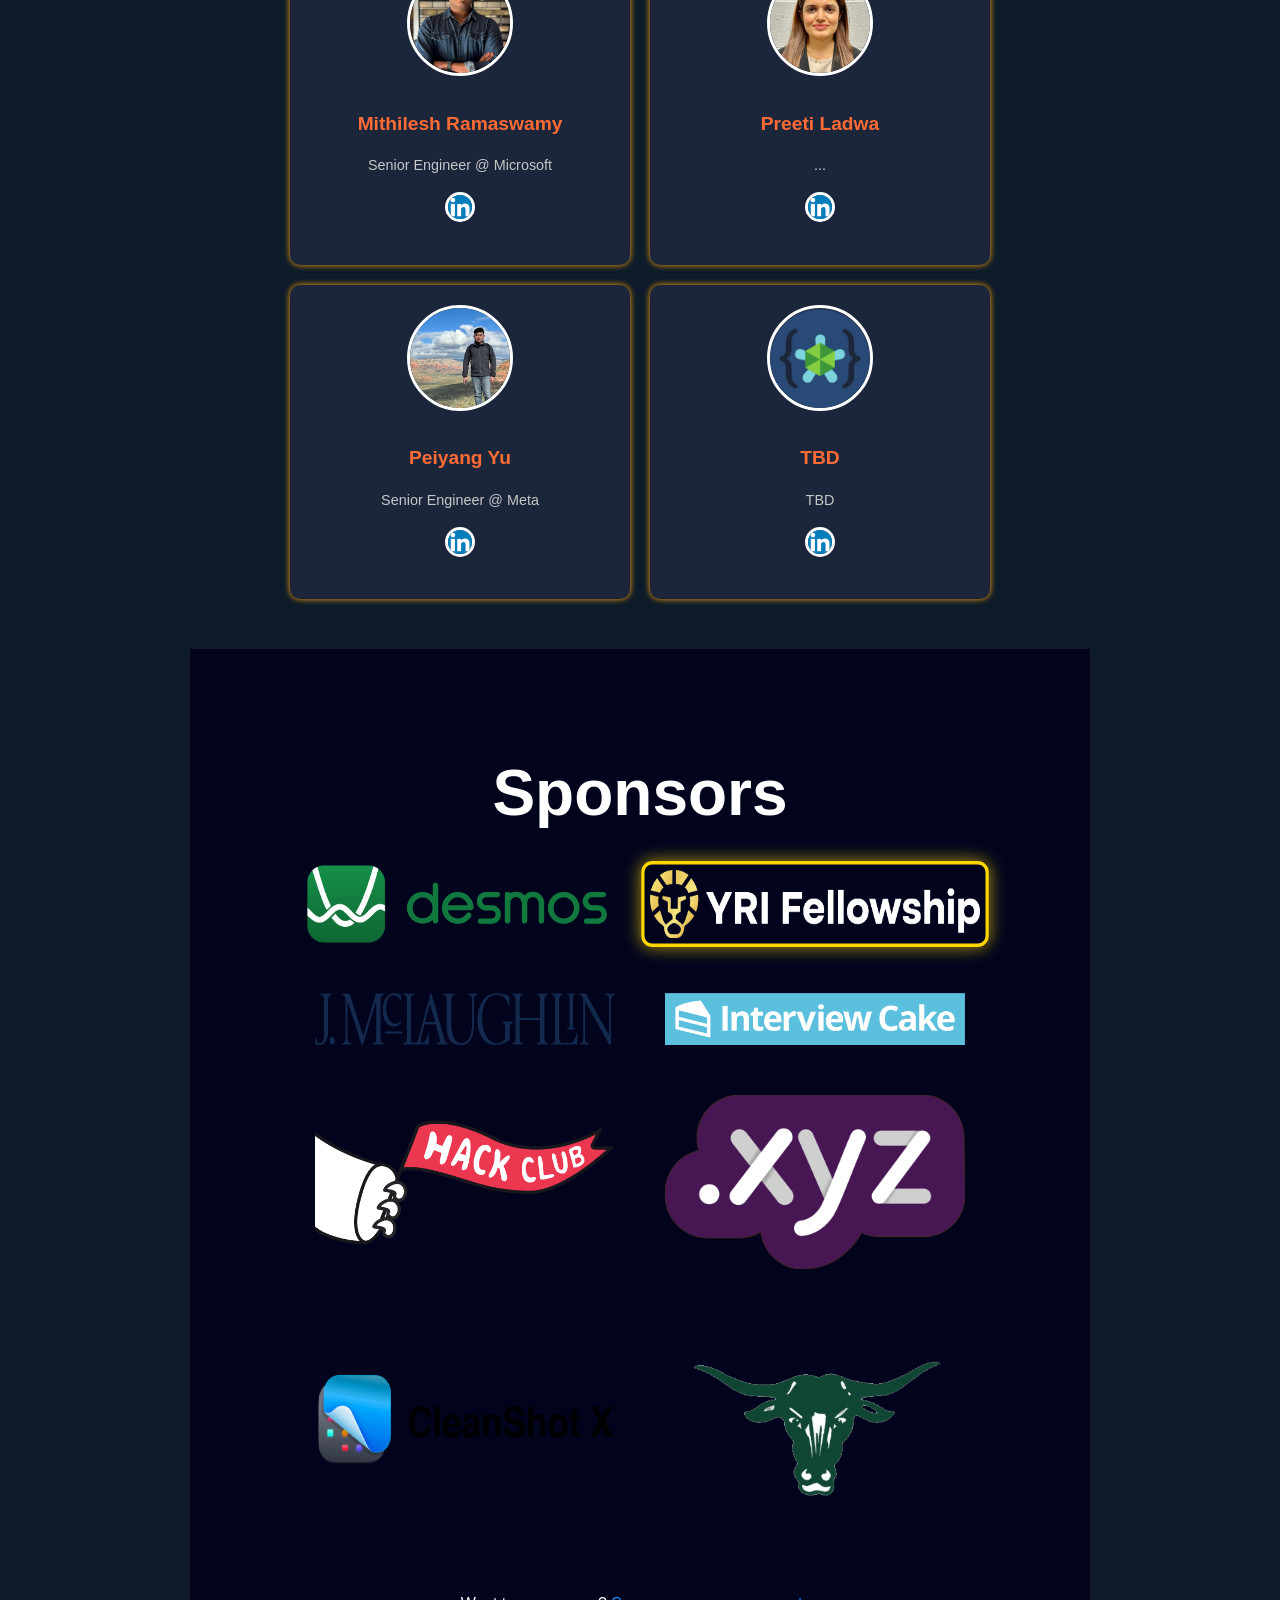
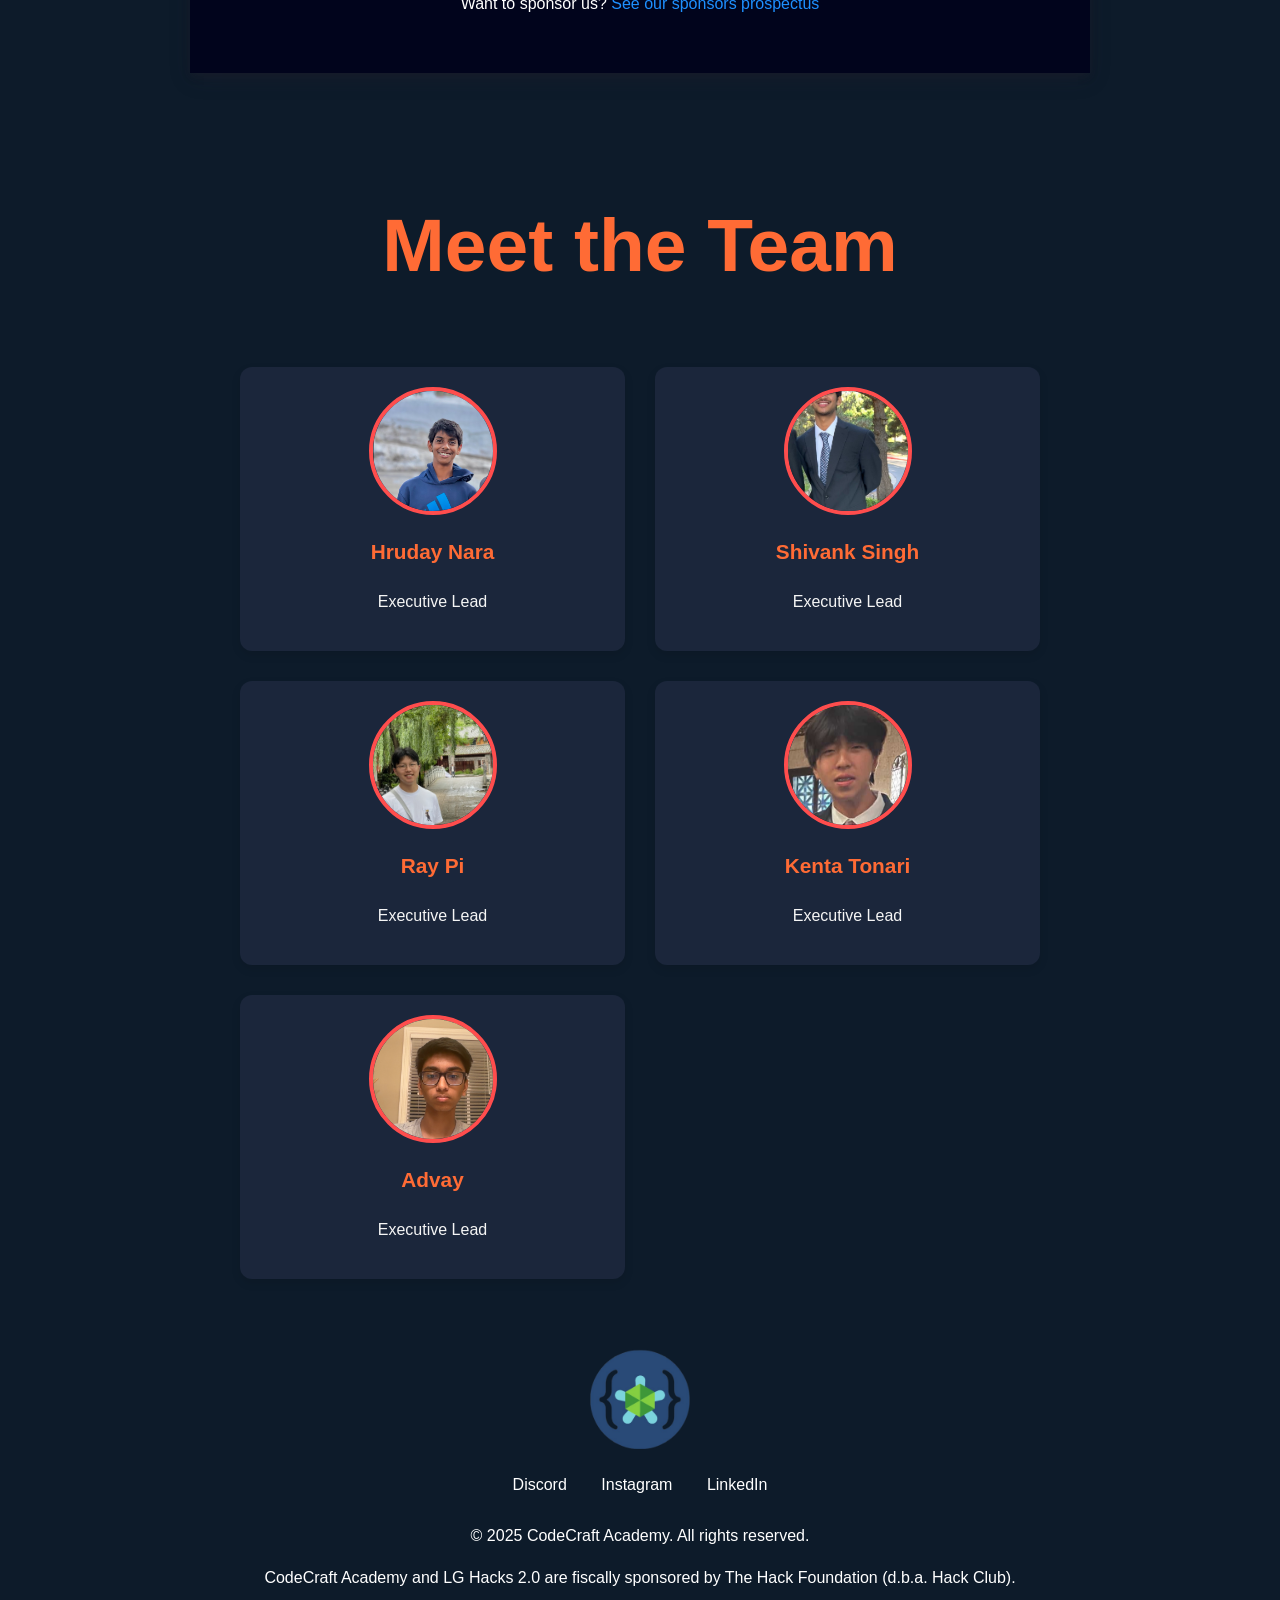
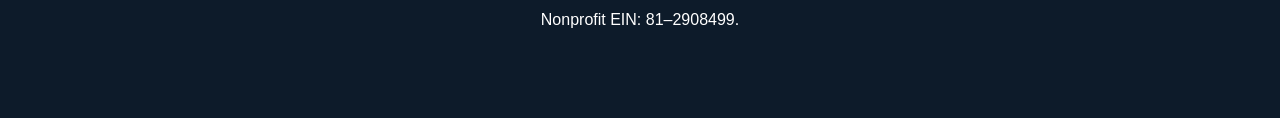
==== commit 5efa135f: "¨Update¨" ====
--- a/index.html
+++ b/index.html
@@ -83,7 +83,7 @@
                 <a href="https://www.instagram.com/lghacks/" class="cs-social-link">
                     <img class="cs-social-icon" src="https://csimg.nyc3.cdn.digitaloceanspaces.com/Images/Icons/instagram1a.svg" alt="logo" width="12" height="12" aria-hidden="true" decoding="async">
                 </a>
-                <a href="https://github.com/EpicCoder1234/EpicCoder1234.github.io/" class="cs-social-link">
+                <a href="https://github.com/EpicCoder1234/EpicCoder1234.github.io/?tab=readme-ov-file#readme" class="cs-social-link">
                     <img class="cs-social-icon" src="github.png" alt="logo" width="12" height="12" aria-hidden="true" decoding="async">
                 </a>
             </div>
@@ -887,3 +887,4 @@
 
 
 
+
